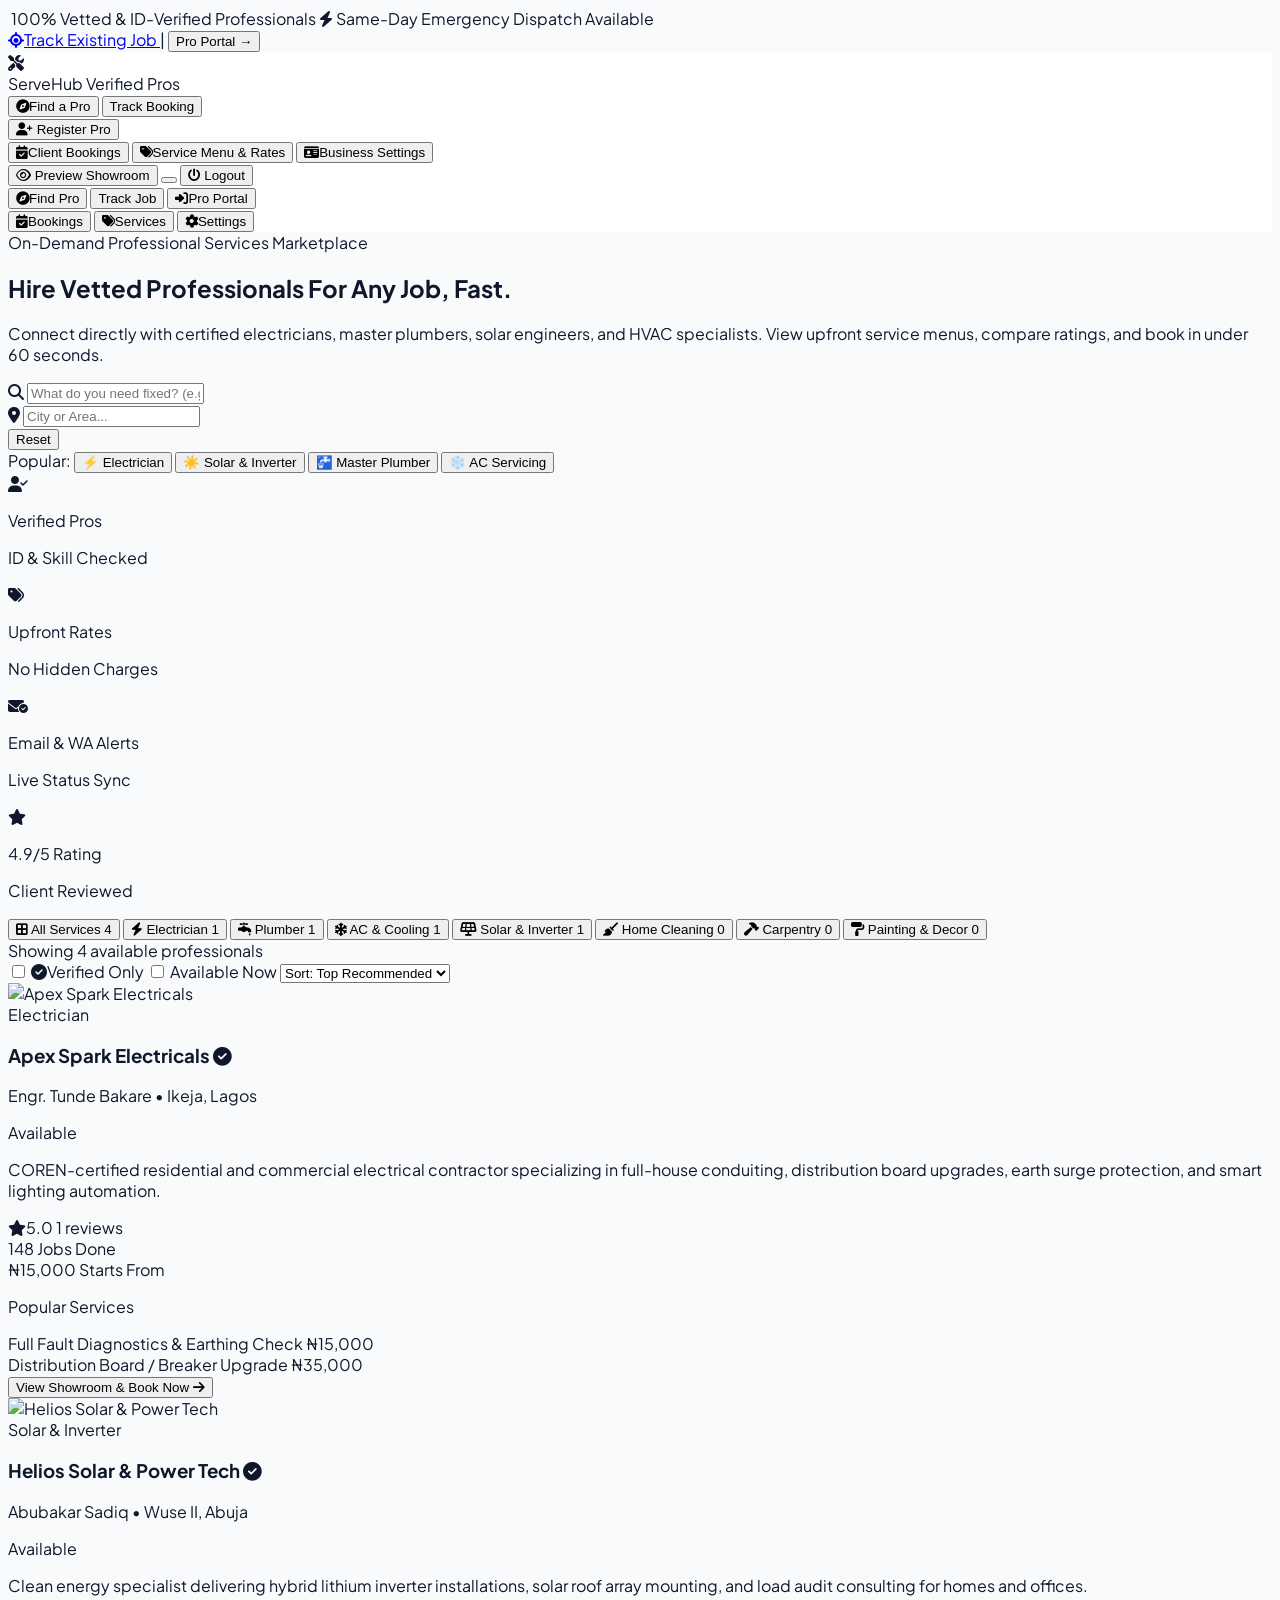
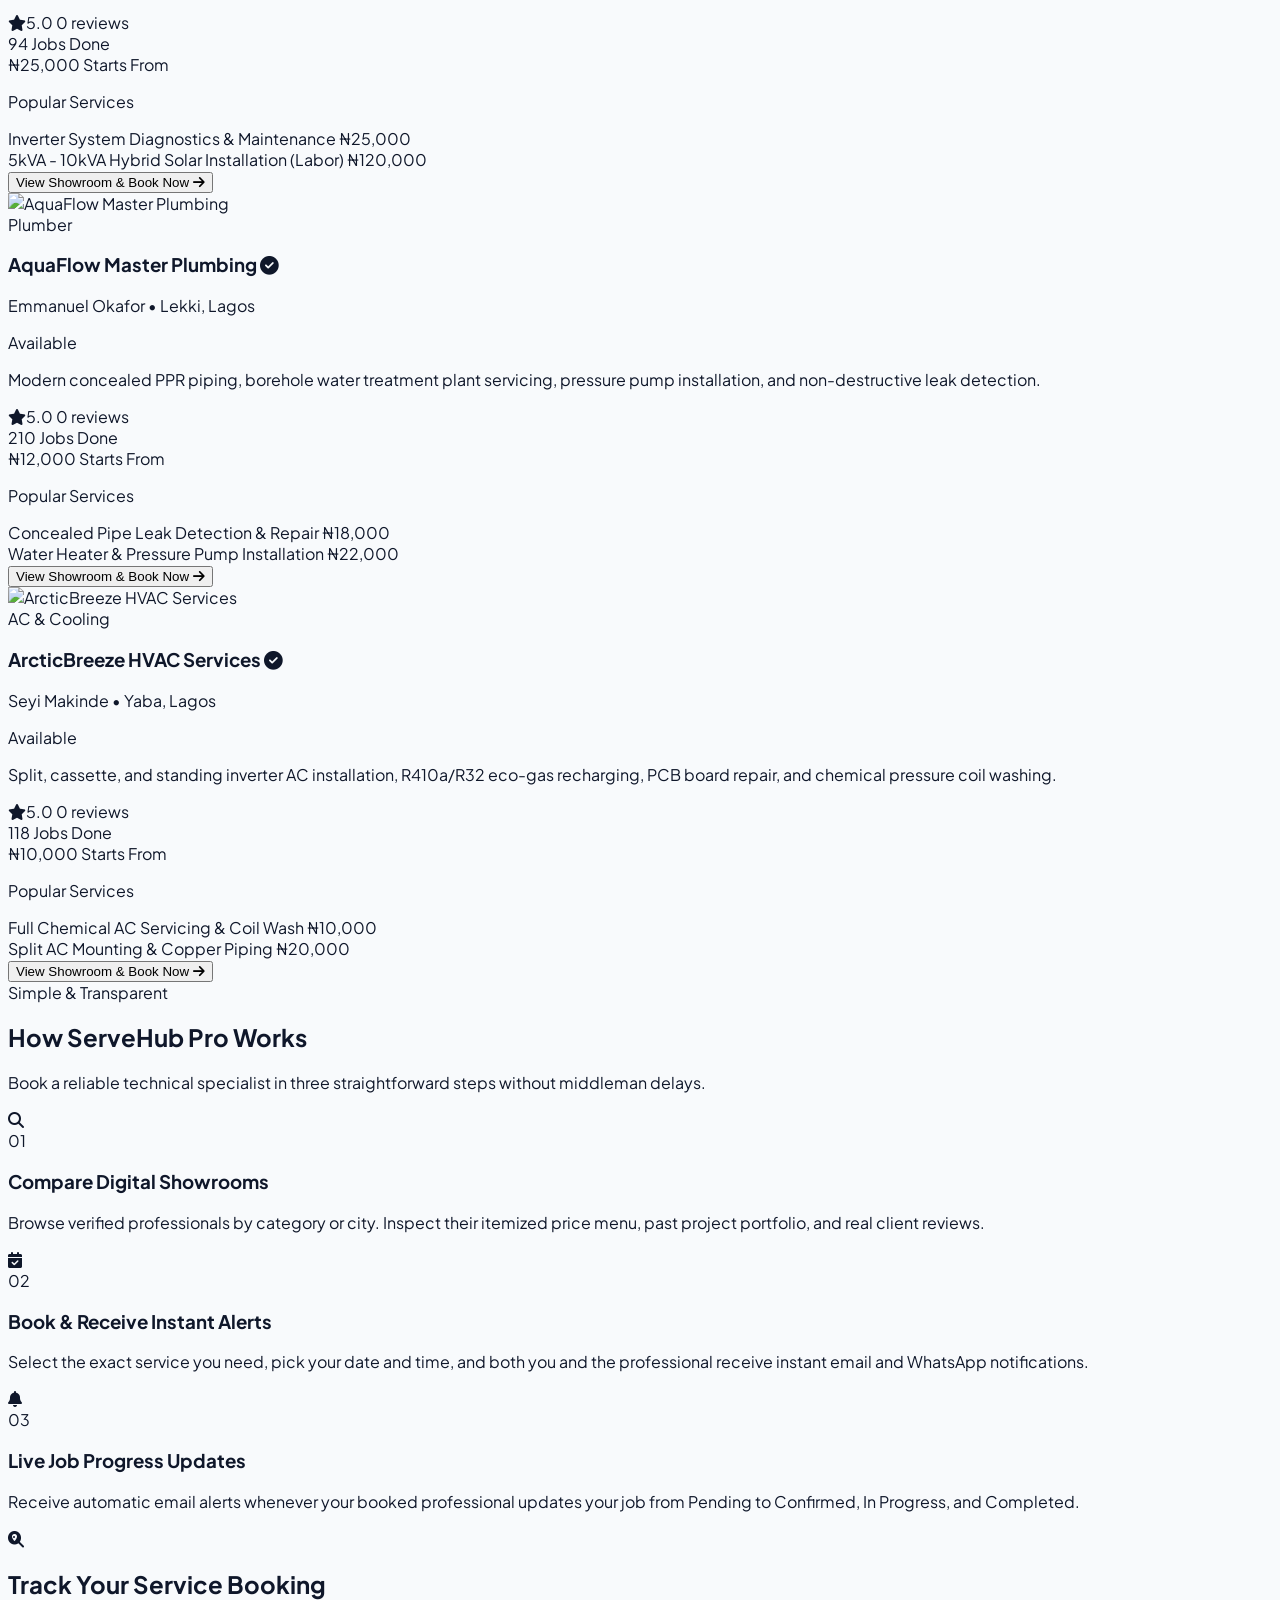
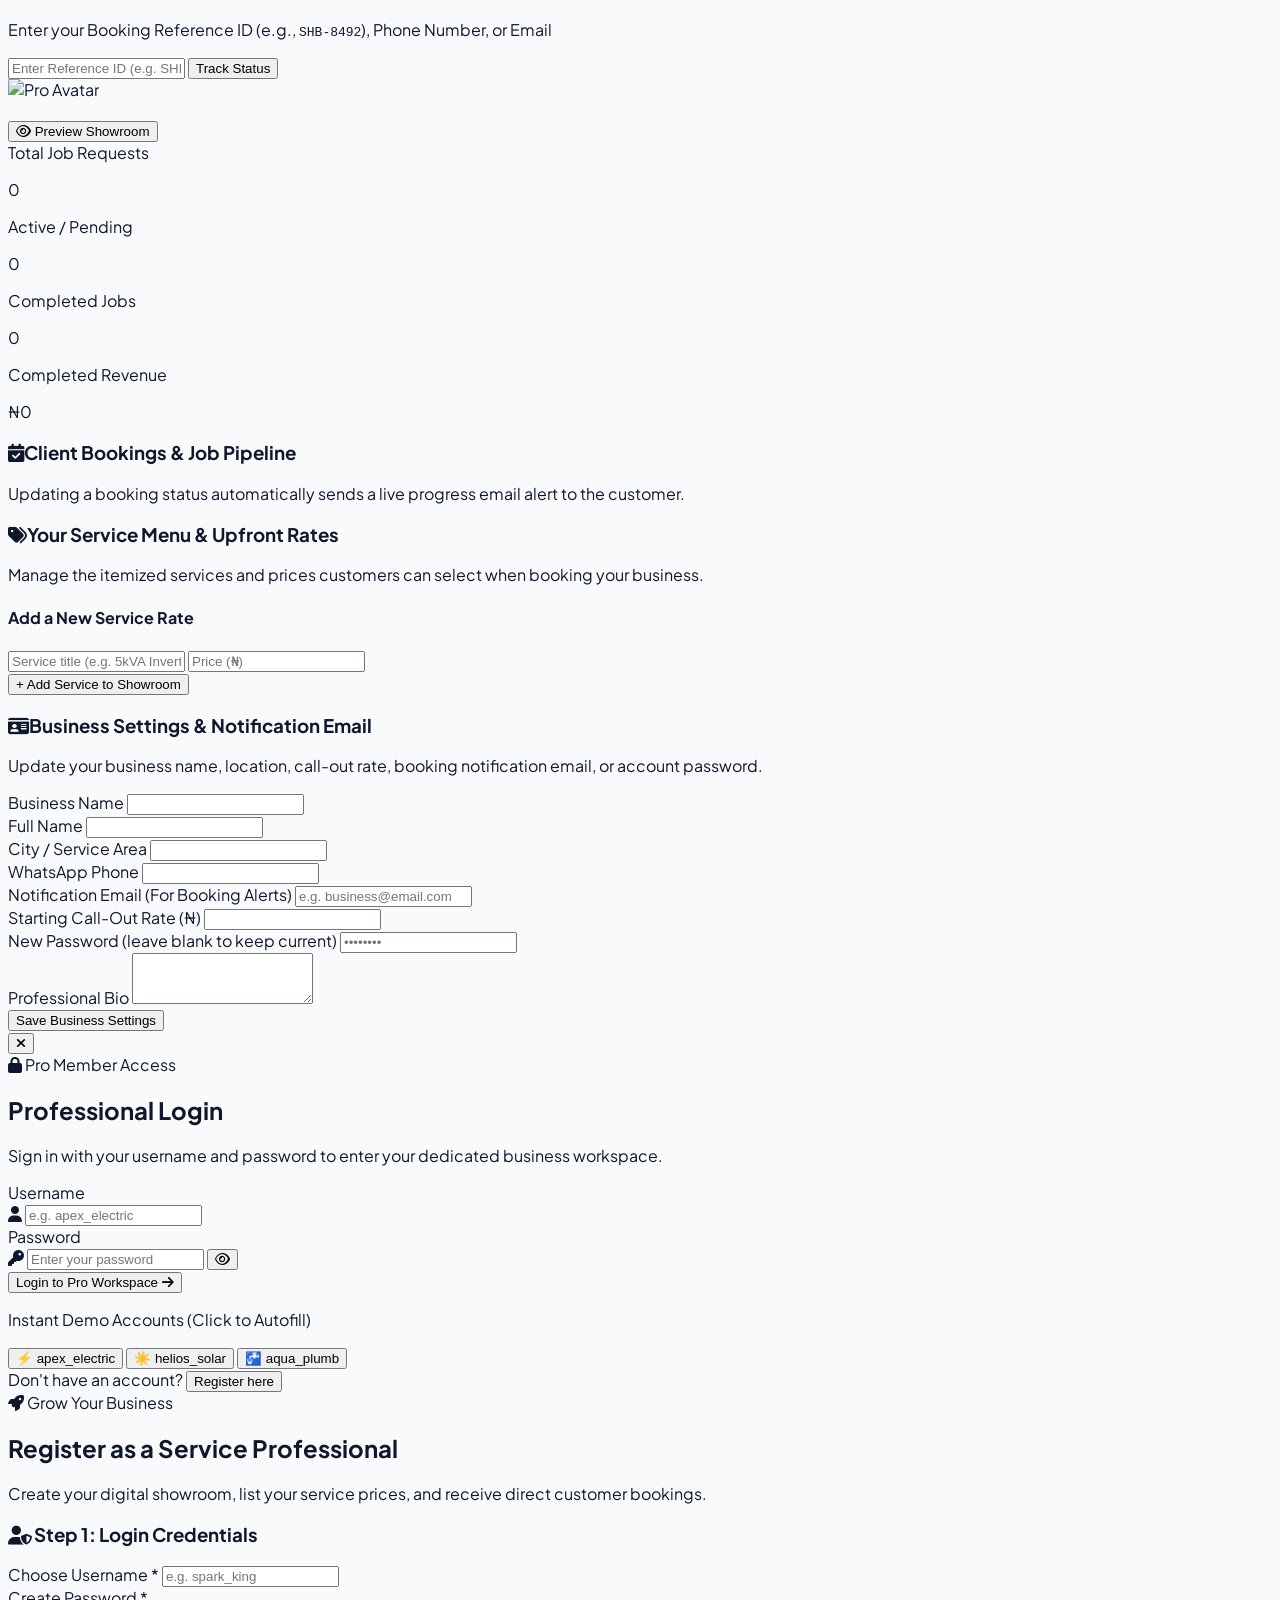
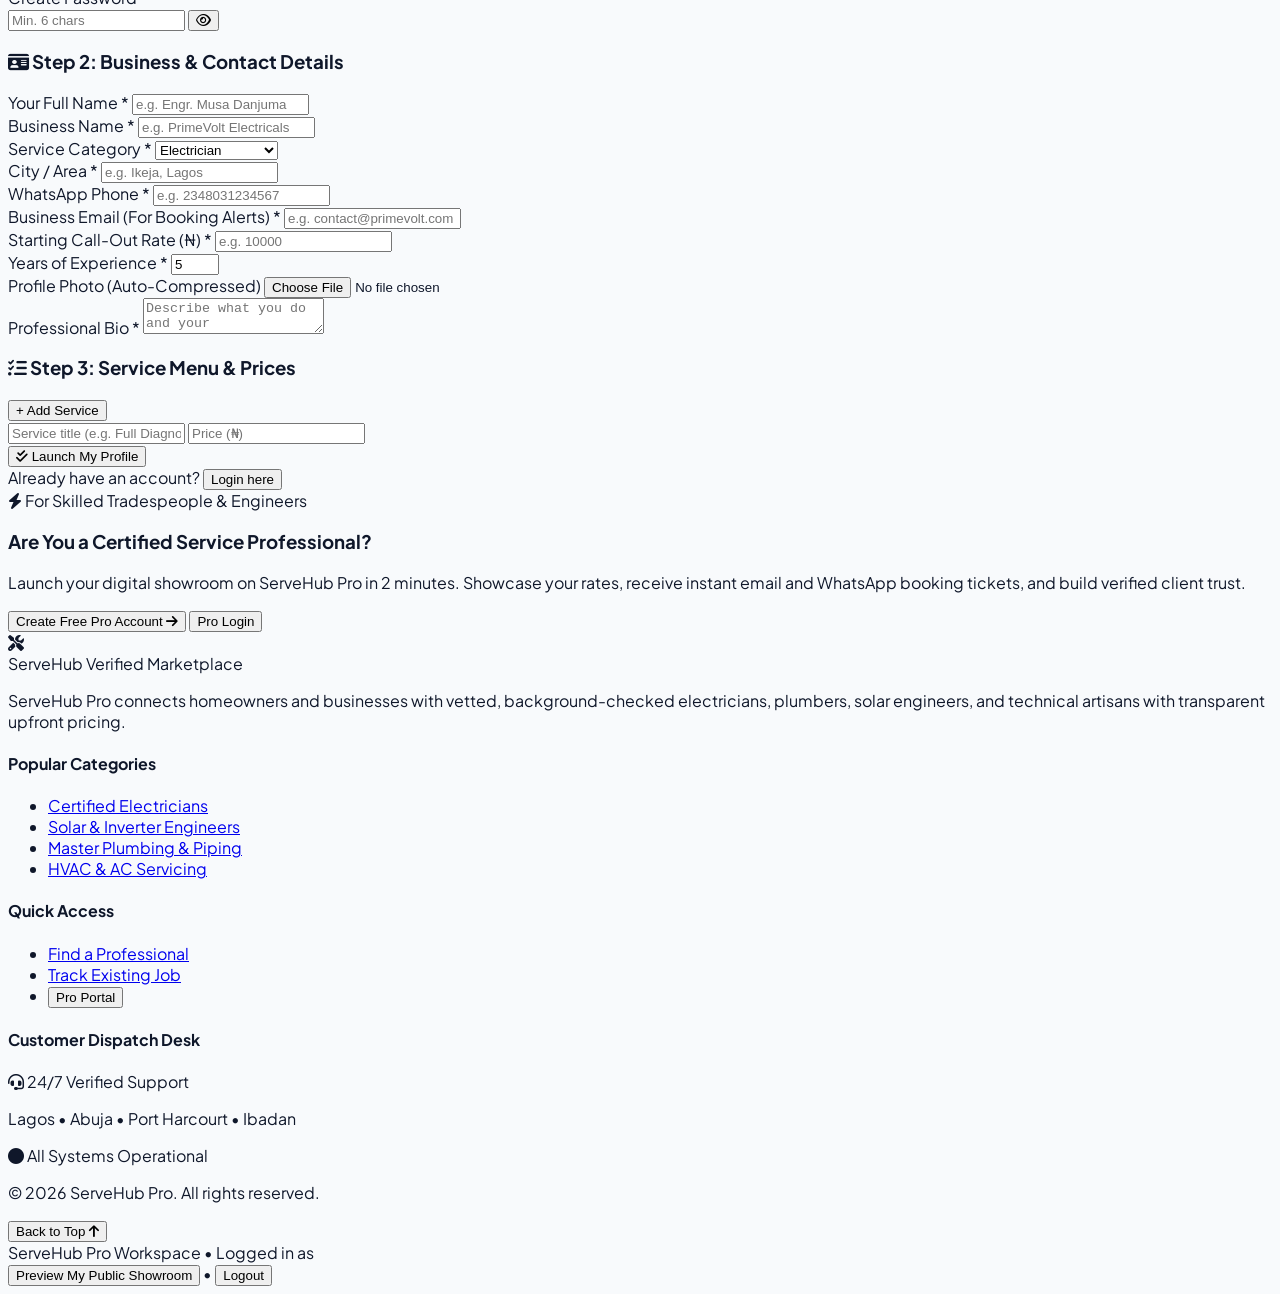
==== index.html @ ed4ec8e8 "first cmapanotherradmiresniaalatestt" ====
<!DOCTYPE html>
<html lang="en" class="scroll-smooth">
<head>
  <meta charset="UTF-8" />
  <meta name="viewport" content="width=device-width, initial-scale=1.0" />
  <title>ServeHub Pro — Find & Book Trusted Professionals</title>
  <!-- Tailwind CSS CDN -->
  <script src="https://cdn.tailwindcss.com"></script>
  <!-- Font Awesome Icons -->
  <link rel="stylesheet" href="https://cdnjs.cloudflare.com/ajax/libs/font-awesome/6.5.1/css/all.min.css" />
  <!-- Custom Stylesheet -->
  <link rel="stylesheet" href="css/style.css" />

  <!-- EmailJS SDK -->
<script type="text/javascript" src="https://cdn.jsdelivr.net/npm/@emailjs/browser@4/dist/email.min.js"></script>
<script type="text/javascript">
  (function() {
    emailjs.init({
      publicKey: "uLPpcwCsA9zbz3qc6", // Replace with your actual EmailJS Public Key
    });
  })();
</script>
</head>
<body class="min-h-screen flex flex-col selection:bg-blue-600 selection:text-white">

  <!-- ========================================================================
       0. PUBLIC ANNOUNCEMENT BAR (HIDDEN WHEN PRO IS LOGGED IN)
       ======================================================================== -->
  <div id="public-announcement-bar" class="bg-slate-950 text-slate-300 text-[11px] font-semibold border-b border-slate-800/80 no-print">
    <div class="max-w-7xl mx-auto px-4 sm:px-6 lg:px-8 h-9 flex items-center justify-between">
      <div class="flex items-center gap-4">
        <span class="inline-flex items-center gap-1.5 text-emerald-400 font-bold">
          <i class="fa-solid fa-shield-check"></i> 100% Vetted & ID-Verified Professionals
        </span>
        <span class="hidden md:inline-flex items-center gap-1.5 text-slate-400">
          <i class="fa-solid fa-bolt text-amber-400"></i> Same-Day Emergency Dispatch Available
        </span>
      </div>
      <div class="flex items-center gap-4">
        <a href="#tracker" onclick="App.switchTab('tracker'); return false;" class="hover:text-white transition">
          <i class="fa-solid fa-location-crosshairs text-blue-400 mr-1"></i>Track Existing Job
        </a>
        <span class="text-slate-700">|</span>
        <button onclick="App.openAuthModal('login')" class="text-amber-400 hover:text-amber-300 font-bold transition bg-transparent border-0 cursor-pointer">
          Pro Portal &rarr;
        </button>
      </div>
    </div>
  </div>

  <!-- ========================================================================
       1. STATE-AWARE TOP NAVIGATION BAR
       ======================================================================== -->
  <header class="sticky top-0 z-40 glass-header border-b border-slate-200/80 shadow-sm no-print">
    <div class="max-w-7xl mx-auto px-4 sm:px-6 lg:px-8 h-16 flex items-center justify-between">

      <!-- Brand Identity -->
      <div onclick="App.handleLogoClick()" class="flex items-center gap-3 group cursor-pointer">
        <div class="w-10 h-10 rounded-xl bg-gradient-to-br from-blue-600 to-indigo-700 flex items-center justify-center text-white shadow-md shadow-blue-600/20 group-hover:scale-105 transition">
          <i class="fa-solid fa-screwdriver-wrench text-lg"></i>
        </div>
        <div>
          <span class="font-extrabold text-xl tracking-tight text-slate-900">Serve<span class="text-blue-600">Hub</span></span>
          <span id="brand-subtitle-badge" class="block text-[10px] font-bold uppercase tracking-widest text-slate-400 -mt-1">Verified Pros</span>
        </div>
      </div>

      <!-- 1A. PUBLIC GUEST NAVIGATION -->
      <nav id="public-desktop-nav" class="hidden md:flex items-center gap-1 bg-slate-100 p-1 rounded-xl border border-slate-200/60">
        <button onclick="App.switchTab('marketplace')" id="nav-marketplace" class="nav-btn px-4 py-2 rounded-lg text-sm font-semibold transition-all bg-white text-blue-600 shadow-sm">
          <i class="fa-solid fa-compass mr-1.5"></i>Find a Pro
        </button>
        <button onclick="App.switchTab('tracker')" id="nav-tracker" class="nav-btn px-4 py-2 rounded-lg text-sm font-semibold transition-all text-slate-600 hover:text-slate-900">
          <i class="fa-solid fa-radar mr-1.5"></i>Track Booking
        </button>
      </nav>

      <!-- 1B. PUBLIC GUEST CTA BUTTONS (TRIGGERS POPUP) -->
      <div id="public-header-actions" class="flex items-center gap-2.5">
        <!-- <button onclick="App.openAuthModal('login')" class="inline-flex items-center gap-2 px-4 py-2 rounded-xl text-xs font-extrabold bg-blue-600 text-white hover:bg-blue-700 transition shadow-sm">
          <i class="fa-solid fa-right-to-bracket"></i> Pro Login
        </button> -->
        <button onclick="App.openAuthModal('register')" class="hidden sm:inline-flex items-center gap-2 px-4 py-2 rounded-xl text-xs font-extrabold bg-slate-900 text-white hover:bg-slate-800 transition shadow-sm">
          <i class="fa-solid fa-user-plus"></i> Register Pro
        </button>
        <!-- <a href="admin.html" class="inline-flex items-center gap-2 px-3.5 py-2 rounded-xl text-xs font-bold bg-slate-100 text-slate-700 hover:bg-slate-200 transition border border-slate-200" title="Go to Admin Portal">
          <i class="fa-solid fa-shield-halved text-amber-500"></i>
          <span class="hidden sm:inline">Admin</span>
        </a> -->
      </div>

      <!-- 1C. LOGGED-IN PROFESSIONAL WORKSPACE NAV -->
      <nav id="pro-desktop-nav" class="hidden items-center gap-1 bg-slate-100 p-1 rounded-xl border border-slate-200/60">
        <button onclick="App.switchProWorkspaceTab('bookings')" id="pnav-bookings" class="px-4 py-2 rounded-lg text-xs font-extrabold transition-all bg-white text-blue-600 shadow-sm">
          <i class="fa-solid fa-calendar-check mr-1.5"></i>Client Bookings
        </button>
        <button onclick="App.switchProWorkspaceTab('services')" id="pnav-services" class="px-4 py-2 rounded-lg text-xs font-extrabold transition-all text-slate-600 hover:text-slate-900">
          <i class="fa-solid fa-tags mr-1.5"></i>Service Menu & Rates
        </button>
        <button onclick="App.switchProWorkspaceTab('profile')" id="pnav-profile" class="px-4 py-2 rounded-lg text-xs font-extrabold transition-all text-slate-600 hover:text-slate-900">
          <i class="fa-solid fa-id-card mr-1.5"></i>Business Settings
        </button>
      </nav>

      <!-- 1D. LOGGED-IN PROFESSIONAL ACTIONS -->
      <div id="pro-header-actions" class="hidden items-center gap-2.5">
        <button onclick="App.previewMyShowroom()" class="hidden sm:inline-flex items-center gap-1.5 px-3.5 py-2 rounded-xl text-xs font-bold bg-slate-100 hover:bg-slate-200 text-slate-800 transition">
          <i class="fa-regular fa-eye text-blue-600"></i> Preview Showroom
        </button>
        <button id="header-availability-btn" onclick="App.toggleProAvailability()" class="px-3.5 py-2 rounded-xl text-xs font-extrabold transition"></button>
        <button onclick="App.handleProLogout()" class="inline-flex items-center gap-1.5 px-3.5 py-2 rounded-xl text-xs font-extrabold bg-rose-600 hover:bg-rose-700 text-white transition shadow-sm">
          <i class="fa-solid fa-power-off"></i>
          <span class="hidden sm:inline">Logout</span>
        </button>
      </div>
    </div>

    <!-- Mobile Navigation Bar: Public Guest Mode -->
    <div id="public-mobile-nav" class="flex md:hidden border-t border-slate-200/80 bg-white px-2 py-1.5 justify-around">
      <button onclick="App.switchTab('marketplace')" id="mnav-marketplace" class="flex-1 py-1.5 text-xs font-bold text-blue-600 border-b-2 border-blue-600">
        <i class="fa-solid fa-compass mr-1"></i>Find Pro
      </button>
      <button onclick="App.switchTab('tracker')" id="mnav-tracker" class="flex-1 py-1.5 text-xs font-bold text-slate-500">
        <i class="fa-solid fa-radar mr-1"></i>Track Job
      </button>
      <button onclick="App.openAuthModal('login')" class="flex-1 py-1.5 text-xs font-bold text-slate-500">
        <i class="fa-solid fa-right-to-bracket mr-1"></i>Pro Portal
      </button>
    </div>

    <!-- Mobile Navigation Bar: Logged-In Pro Mode -->
    <div id="pro-mobile-nav" class="hidden border-t border-slate-200/80 bg-white px-2 py-1.5 justify-around">
      <button onclick="App.switchProWorkspaceTab('bookings')" id="mpnav-bookings" class="flex-1 py-1.5 text-xs font-bold text-blue-600 border-b-2 border-blue-600">
        <i class="fa-solid fa-calendar-check mr-1"></i>Bookings
      </button>
      <button onclick="App.switchProWorkspaceTab('services')" id="mpnav-services" class="flex-1 py-1.5 text-xs font-bold text-slate-500">
        <i class="fa-solid fa-tags mr-1"></i>Services
      </button>
      <button onclick="App.switchProWorkspaceTab('profile')" id="mpnav-profile" class="flex-1 py-1.5 text-xs font-bold text-slate-500">
        <i class="fa-solid fa-gear mr-1"></i>Settings
      </button>
    </div>
  </header>

  <!-- ========================================================================
       2. VIEW 1: CUSTOMER MARKETPLACE
       ======================================================================== -->
  <main id="view-marketplace" class="flex-1 animate-fade-in">
    <!-- Hero Search Section -->
    <section class="relative bg-slate-900 text-white overflow-hidden pt-12 pb-16 lg:pt-16 lg:pb-20">
      <div class="absolute -top-24 -left-24 w-96 h-96 bg-blue-600/20 rounded-full blur-3xl pointer-events-none"></div>
      <div class="absolute -bottom-24 -right-24 w-96 h-96 bg-indigo-600/20 rounded-full blur-3xl pointer-events-none"></div>
      <div class="absolute inset-0 opacity-15 bg-[radial-gradient(#3b82f6_1px,transparent_1px)] [background-size:20px_20px]"></div>

      <div class="max-w-7xl mx-auto px-4 sm:px-6 lg:px-8 relative z-10">
        <div class="max-w-3xl mx-auto text-center">
          <span class="inline-flex items-center gap-2 px-3.5 py-1.5 rounded-full text-xs font-bold uppercase tracking-wider bg-blue-500/15 text-blue-300 border border-blue-400/25 mb-5">
            <span class="w-2 h-2 rounded-full bg-emerald-400 animate-pulse"></span>
            On-Demand Professional Services Marketplace
          </span>
          <h1 class="text-3xl sm:text-5xl lg:text-6xl font-extrabold tracking-tight leading-[1.12]">
            Hire Vetted <span class="text-transparent bg-clip-text bg-gradient-to-r from-blue-400 via-cyan-300 to-emerald-300">Professionals</span> For Any Job, Fast.
          </h1>
          <p class="mt-4 text-slate-300 text-sm sm:text-base max-w-2xl mx-auto leading-relaxed">
            Connect directly with certified electricians, master plumbers, solar engineers, and HVAC specialists. View upfront service menus, compare ratings, and book in under 60 seconds.
          </p>

          <!-- Search & Location Filter Bar -->
          <div class="mt-8 bg-white p-2.5 rounded-2xl shadow-2xl shadow-blue-950/50 max-w-2xl mx-auto flex flex-col sm:flex-row gap-2 border border-white/20">
            <div class="flex-1 flex items-center px-3.5 py-2.5 bg-slate-50 rounded-xl border border-slate-200/80 focus-within:border-blue-500 focus-within:bg-white transition">
              <i class="fa-solid fa-magnifying-glass text-blue-600 mr-3"></i>
              <input
                id="search-keyword"
                type="text"
                oninput="App.renderMarketplace()"
                placeholder="What do you need fixed? (e.g. Electrician, Solar, AC)..."
                class="w-full bg-transparent text-slate-900 text-sm font-semibold focus:outline-none"
              />
            </div>
            <div class="sm:w-48 flex items-center px-3.5 py-2.5 bg-slate-50 rounded-xl border border-slate-200/80 focus-within:border-blue-500 focus-within:bg-white transition">
              <i class="fa-solid fa-location-dot text-rose-500 mr-2.5"></i>
              <input
                id="search-location"
                type="text"
                oninput="App.renderMarketplace()"
                placeholder="City or Area..."
                class="w-full bg-transparent text-slate-900 text-sm font-semibold focus:outline-none"
              />
            </div>
            <button onclick="App.resetFilters()" class="px-6 py-3 rounded-xl bg-blue-600 hover:bg-blue-700 text-white font-extrabold text-sm transition shrink-0 shadow-md shadow-blue-600/25">
              Reset
            </button>
          </div>

          <!-- Popular Quick Tags -->
          <div class="mt-4 flex flex-wrap items-center justify-center gap-2 text-xs text-slate-400">
            <span class="font-bold text-slate-300">Popular:</span>
            <button onclick="App.selectCategory('Electrician')" class="px-2.5 py-1 rounded-lg bg-white/5 hover:bg-white/15 text-slate-200 border border-white/10 transition">⚡ Electrician</button>
            <button onclick="App.selectCategory('Solar & Inverter')" class="px-2.5 py-1 rounded-lg bg-white/5 hover:bg-white/15 text-slate-200 border border-white/10 transition">☀️ Solar & Inverter</button>
            <button onclick="App.selectCategory('Plumber')" class="px-2.5 py-1 rounded-lg bg-white/5 hover:bg-white/15 text-slate-200 border border-white/10 transition">🚰 Master Plumber</button>
            <button onclick="App.selectCategory('AC & Cooling')" class="px-2.5 py-1 rounded-lg bg-white/5 hover:bg-white/15 text-slate-200 border border-white/10 transition">❄️ AC Servicing</button>
          </div>

          <!-- Hero Trust Metrics Strip -->
          <div class="mt-10 pt-8 border-t border-slate-800/80 grid grid-cols-2 sm:grid-cols-4 gap-4 text-left max-w-2xl mx-auto">
            <div class="flex items-center gap-3">
              <div class="w-10 h-10 rounded-xl bg-blue-500/10 border border-blue-500/20 flex items-center justify-center text-blue-400 shrink-0">
                <i class="fa-solid fa-user-check"></i>
              </div>
              <div>
                <p class="text-sm font-extrabold text-white">Verified Pros</p>
                <p class="text-[11px] text-slate-400">ID & Skill Checked</p>
              </div>
            </div>
            <div class="flex items-center gap-3">
              <div class="w-10 h-10 rounded-xl bg-emerald-500/10 border border-emerald-500/20 flex items-center justify-center text-emerald-400 shrink-0">
                <i class="fa-solid fa-tags"></i>
              </div>
              <div>
                <p class="text-sm font-extrabold text-white">Upfront Rates</p>
                <p class="text-[11px] text-slate-400">No Hidden Charges</p>
              </div>
            </div>
            <div class="flex items-center gap-3">
              <div class="w-10 h-10 rounded-xl bg-amber-500/10 border border-amber-500/20 flex items-center justify-center text-amber-400 shrink-0">
                <i class="fa-solid fa-envelope-circle-check text-lg"></i>
              </div>
              <div>
                <p class="text-sm font-extrabold text-white">Email & WA Alerts</p>
                <p class="text-[11px] text-slate-400">Live Status Sync</p>
              </div>
            </div>
            <div class="flex items-center gap-3">
              <div class="w-10 h-10 rounded-xl bg-purple-500/10 border border-purple-500/20 flex items-center justify-center text-purple-400 shrink-0">
                <i class="fa-solid fa-star"></i>
              </div>
              <div>
                <p class="text-sm font-extrabold text-white">4.9/5 Rating</p>
                <p class="text-[11px] text-slate-400">Client Reviewed</p>
              </div>
            </div>
          </div>
        </div>
      </div>
    </section>

    <!-- Category Pills & Filter Controls -->
    <section id="directory-section" class="max-w-7xl mx-auto px-4 sm:px-6 lg:px-8 pt-8 pb-14">
      <div id="category-pills-container" class="flex items-center gap-2.5 overflow-x-auto pb-3 no-scrollbar"></div>

      <div class="mt-5 flex flex-wrap items-center justify-between gap-4 bg-white p-4 rounded-2xl border border-slate-200/90 shadow-sm">
        <div class="text-sm font-semibold text-slate-700 flex items-center gap-2">
          <span class="w-2.5 h-2.5 rounded-full bg-blue-600"></span>
          Showing <span id="pro-results-count" class="font-extrabold text-blue-600">0</span> available professionals
        </div>

        <div class="flex flex-wrap items-center gap-4">
          <label class="inline-flex items-center gap-2 text-xs font-bold text-slate-700 cursor-pointer select-none">
            <input type="checkbox" id="filter-verified" onchange="App.renderMarketplace()" class="rounded text-blue-600 focus:ring-0 w-4 h-4" />
            <span><i class="fa-solid fa-circle-check text-blue-600 mr-1"></i>Verified Only</span>
          </label>

          <label class="inline-flex items-center gap-2 text-xs font-bold text-slate-700 cursor-pointer select-none">
            <input type="checkbox" id="filter-available" onchange="App.renderMarketplace()" class="rounded text-emerald-600 focus:ring-0 w-4 h-4" />
            <span><span class="inline-block w-2 h-2 rounded-full bg-emerald-500 mr-1"></span>Available Now</span>
          </label>

          <select id="sort-pros" onchange="App.renderMarketplace()" class="bg-slate-100 border border-slate-200 text-slate-800 text-xs font-bold rounded-xl px-3.5 py-2 focus:outline-none focus:border-blue-600">
            <option value="featured">Sort: Top Recommended</option>
            <option value="price-asc">Price: Low to High</option>
            <option value="price-desc">Price: High to Low</option>
            <option value="jobs-desc">Most Jobs Completed</option>
          </select>
        </div>
      </div>

      <div id="professionals-grid" class="mt-6 grid grid-cols-1 md:grid-cols-2 lg:grid-cols-3 gap-6"></div>
    </section>

    <!-- How ServeHub Works -->
    <section class="bg-white border-y border-slate-200/80 py-16">
      <div class="max-w-7xl mx-auto px-4 sm:px-6 lg:px-8">
        <div class="text-center max-w-2xl mx-auto mb-12">
          <span class="px-3 py-1 rounded-full bg-blue-50 text-blue-600 text-xs font-extrabold uppercase tracking-wider">Simple & Transparent</span>
          <h2 class="text-2xl sm:text-3xl font-extrabold text-slate-900 mt-2">How ServeHub Pro Works</h2>
          <p class="text-xs sm:text-sm text-slate-500 mt-2">Book a reliable technical specialist in three straightforward steps without middleman delays.</p>
        </div>

        <div class="grid grid-cols-1 md:grid-cols-3 gap-8">
          <div class="relative p-6 rounded-3xl bg-slate-50 border border-slate-200/80">
            <div class="w-12 h-12 rounded-2xl bg-blue-600 text-white font-extrabold flex items-center justify-center text-lg shadow-lg shadow-blue-600/25 mb-4">
              <i class="fa-solid fa-magnifying-glass"></i>
            </div>
            <span class="absolute top-6 right-6 text-3xl font-black text-slate-200">01</span>
            <h3 class="text-base font-extrabold text-slate-900">Compare Digital Showrooms</h3>
            <p class="text-xs text-slate-600 mt-2 leading-relaxed">Browse verified professionals by category or city. Inspect their itemized price menu, past project portfolio, and real client reviews.</p>
          </div>

          <div class="relative p-6 rounded-3xl bg-slate-50 border border-slate-200/80">
            <div class="w-12 h-12 rounded-2xl bg-indigo-600 text-white font-extrabold flex items-center justify-center text-lg shadow-lg shadow-indigo-600/25 mb-4">
              <i class="fa-solid fa-calendar-check"></i>
            </div>
            <span class="absolute top-6 right-6 text-3xl font-black text-slate-200">02</span>
            <h3 class="text-base font-extrabold text-slate-900">Book & Receive Instant Alerts</h3>
            <p class="text-xs text-slate-600 mt-2 leading-relaxed">Select the exact service you need, pick your date and time, and both you and the professional receive instant email and WhatsApp notifications.</p>
          </div>

          <div class="relative p-6 rounded-3xl bg-slate-50 border border-slate-200/80">
            <div class="w-12 h-12 rounded-2xl bg-emerald-600 text-white font-extrabold flex items-center justify-center text-lg shadow-lg shadow-emerald-600/25 mb-4">
              <i class="fa-solid fa-bell text-xl"></i>
            </div>
            <span class="absolute top-6 right-6 text-3xl font-black text-slate-200">03</span>
            <h3 class="text-base font-extrabold text-slate-900">Live Job Progress Updates</h3>
            <p class="text-xs text-slate-600 mt-2 leading-relaxed">Receive automatic email alerts whenever your booked professional updates your job from Pending to Confirmed, In Progress, and Completed.</p>
          </div>
        </div>
      </div>
    </section>
  </main>

  <!-- ========================================================================
       3. VIEW 2: LIVE CUSTOMER BOOKING TRACKER
       ======================================================================== -->
  <section id="view-tracker" class="hidden flex-1 max-w-3xl w-full mx-auto px-4 py-12 animate-fade-in">
    <div class="bg-white rounded-3xl border border-slate-200/90 shadow-lg p-6 sm:p-8">
      <div class="flex items-center gap-3 mb-2">
        <div class="w-11 h-11 rounded-2xl bg-blue-50 text-blue-600 flex items-center justify-center text-lg">
          <i class="fa-solid fa-magnifying-glass-location"></i>
        </div>
        <div>
          <h2 class="text-xl font-extrabold text-slate-900">Track Your Service Booking</h2>
          <p class="text-xs text-slate-500">Enter your Booking Reference ID (e.g., <code class="font-bold text-blue-600">SHB-8492</code>), Phone Number, or Email</p>
        </div>
      </div>

      <div class="mt-5 flex flex-col sm:flex-row gap-2.5">
        <input
          id="tracker-query"
          type="text"
          placeholder="Enter Reference ID (e.g. SHB-8492), Phone, or Email..."
          class="flex-1 px-4 py-3 rounded-xl border border-slate-300 text-sm font-semibold focus:outline-none focus:border-blue-600"
        />
        <button onclick="App.trackBooking()" class="px-6 py-3 rounded-xl bg-blue-600 hover:bg-blue-700 text-white font-bold text-sm transition">
          Track Status
        </button>
      </div>

      <div id="tracker-result-box" class="mt-6"></div>
    </div>
  </section>

  <!-- ========================================================================
       4. DEDICATED PROFESSIONAL WORKSPACE (SHOWN ONLY WHEN LOGGED IN)
       ======================================================================== -->
  <section id="view-pro-portal" class="hidden flex-1 max-w-7xl w-full mx-auto px-4 sm:px-6 lg:px-8 py-10 animate-fade-in">
    <div id="pro-dashboard-view" class="space-y-6">

      <!-- Pro Workspace Identity Banner -->
      <div class="bg-slate-900 text-white rounded-3xl p-6 sm:p-8 flex flex-col md:flex-row items-start md:items-center justify-between gap-6">
        <div class="flex items-center gap-4">
          <img id="dash-pro-avatar" src="" alt="Pro Avatar" class="w-16 h-16 rounded-2xl object-cover border-2 border-blue-400" />
          <div>
            <div class="flex flex-wrap items-center gap-2">
              <h2 id="dash-pro-business" class="text-xl sm:text-2xl font-extrabold"></h2>
              <span id="dash-pro-verified-badge"></span>
            </div>
            <p id="dash-pro-meta" class="text-xs text-slate-300 mt-1"></p>
          </div>
        </div>

        <div class="flex flex-wrap items-center gap-2.5">
          <button onclick="App.previewMyShowroom()" class="sm:hidden px-3.5 py-2 rounded-xl bg-white/10 text-white text-xs font-bold">
            <i class="fa-regular fa-eye mr-1"></i> Preview Showroom
          </button>
        </div>
      </div>

      <!-- Pro KPI Metrics Strip -->
      <div class="grid grid-cols-2 lg:grid-cols-4 gap-4">
        <div class="bg-white p-5 rounded-2xl border border-slate-200">
          <span class="text-xs font-bold text-slate-400 uppercase">Total Job Requests</span>
          <p id="dash-kpi-total" class="text-2xl font-extrabold text-slate-900 mt-1">0</p>
        </div>
        <div class="bg-white p-5 rounded-2xl border border-slate-200">
          <span class="text-xs font-bold text-slate-400 uppercase">Active / Pending</span>
          <p id="dash-kpi-pending" class="text-2xl font-extrabold text-amber-600 mt-1">0</p>
        </div>
        <div class="bg-white p-5 rounded-2xl border border-slate-200">
          <span class="text-xs font-bold text-slate-400 uppercase">Completed Jobs</span>
          <p id="dash-kpi-completed" class="text-2xl font-extrabold text-emerald-600 mt-1">0</p>
        </div>
        <div class="bg-white p-5 rounded-2xl border border-slate-200">
          <span class="text-xs font-bold text-slate-400 uppercase">Completed Revenue</span>
          <p id="dash-kpi-revenue" class="text-2xl font-extrabold text-blue-600 mt-1">₦0</p>
        </div>
      </div>

      <!-- WORKSPACE TAB 1: CLIENT BOOKINGS PIPELINE -->
      <div id="pro-tab-bookings" class="bg-white rounded-3xl border border-slate-200 p-6 animate-fade-in">
        <div class="flex flex-wrap items-center justify-between gap-2 mb-4">
          <div>
            <h3 class="text-lg font-extrabold text-slate-900">
              <i class="fa-solid fa-calendar-check text-blue-600 mr-2"></i>Client Bookings & Job Pipeline
            </h3>
            <p class="text-xs text-slate-500">Updating a booking status automatically sends a live progress email alert to the customer.</p>
          </div>
        </div>
        <div id="dash-pro-bookings-list" class="space-y-4"></div>
      </div>

      <!-- WORKSPACE TAB 2: SERVICE MENU & PRICING MANAGER -->
      <div id="pro-tab-services" class="hidden bg-white rounded-3xl border border-slate-200 p-6 animate-fade-in">
        <div class="max-w-2xl">
          <h3 class="text-lg font-extrabold text-slate-900 mb-1">
            <i class="fa-solid fa-tags text-blue-600 mr-2"></i>Your Service Menu & Upfront Rates
          </h3>
          <p class="text-xs text-slate-500 mb-5">Manage the itemized services and prices customers can select when booking your business.</p>

          <div id="dash-pro-services-list" class="space-y-2.5 mb-6"></div>

          <form onsubmit="App.addServiceFromDashboard(event)" class="p-4 rounded-2xl bg-slate-50 border border-slate-200 space-y-3">
            <h4 class="text-xs font-extrabold uppercase tracking-wider text-slate-600">Add a New Service Rate</h4>
            <div class="grid grid-cols-1 sm:grid-cols-12 gap-3">
              <input id="dash-new-srv-title" type="text" required placeholder="Service title (e.g. 5kVA Inverter Servicing)" class="sm:col-span-8 px-3.5 py-2.5 rounded-xl border border-slate-300 text-xs font-semibold bg-white" />
              <input id="dash-new-srv-price" type="number" required min="500" placeholder="Price (₦)" class="sm:col-span-4 px-3.5 py-2.5 rounded-xl border border-slate-300 text-xs font-semibold bg-white" />
            </div>
            <button type="submit" class="px-5 py-2.5 rounded-xl bg-blue-600 hover:bg-blue-700 text-white text-xs font-extrabold transition">
              + Add Service to Showroom
            </button>
          </form>
        </div>
      </div>

      <!-- WORKSPACE TAB 3: BUSINESS SETTINGS & PROFILE EDITOR -->
      <div id="pro-tab-profile" class="hidden bg-white rounded-3xl border border-slate-200 p-6 animate-fade-in">
        <div class="max-w-2xl">
          <h3 class="text-lg font-extrabold text-slate-900 mb-1">
            <i class="fa-solid fa-id-card text-blue-600 mr-2"></i>Business Settings & Notification Email
          </h3>
          <p class="text-xs text-slate-500 mb-5">Update your business name, location, call-out rate, booking notification email, or account password.</p>

          <form onsubmit="App.saveProProfileSettings(event)" class="space-y-4">
            <div class="grid grid-cols-1 sm:grid-cols-2 gap-4">
              <div>
                <label class="block text-xs font-bold text-slate-700 mb-1">Business Name</label>
                <input id="edit-pro-business" type="text" required class="w-full px-3.5 py-2.5 rounded-xl border border-slate-300 text-xs font-semibold" />
              </div>
              <div>
                <label class="block text-xs font-bold text-slate-700 mb-1">Full Name</label>
                <input id="edit-pro-name" type="text" required class="w-full px-3.5 py-2.5 rounded-xl border border-slate-300 text-xs font-semibold" />
              </div>
              <div>
                <label class="block text-xs font-bold text-slate-700 mb-1">City / Service Area</label>
                <input id="edit-pro-location" type="text" required class="w-full px-3.5 py-2.5 rounded-xl border border-slate-300 text-xs font-semibold" />
              </div>
              <div>
                <label class="block text-xs font-bold text-slate-700 mb-1">WhatsApp Phone</label>
                <input id="edit-pro-phone" type="tel" required class="w-full px-3.5 py-2.5 rounded-xl border border-slate-300 text-xs font-semibold" />
              </div>
              <div>
                <label class="block text-xs font-bold text-slate-700 mb-1">Notification Email (For Booking Alerts)</label>
                <input id="edit-pro-email" type="email" required placeholder="e.g. business@email.com" class="w-full px-3.5 py-2.5 rounded-xl border border-slate-300 text-xs font-semibold" />
              </div>
              <div>
                <label class="block text-xs font-bold text-slate-700 mb-1">Starting Call-Out Rate (₦)</label>
                <input id="edit-pro-rate" type="number" required min="500" class="w-full px-3.5 py-2.5 rounded-xl border border-slate-300 text-xs font-semibold" />
              </div>
              <div class="sm:col-span-2">
                <label class="block text-xs font-bold text-slate-700 mb-1">New Password (leave blank to keep current)</label>
                <input id="edit-pro-password" type="password" placeholder="••••••••" class="w-full px-3.5 py-2.5 rounded-xl border border-slate-300 text-xs font-semibold" />
              </div>
            </div>
            <div>
              <label class="block text-xs font-bold text-slate-700 mb-1">Professional Bio</label>
              <textarea id="edit-pro-bio" rows="3" required class="w-full px-3.5 py-2.5 rounded-xl border border-slate-300 text-xs font-semibold"></textarea>
            </div>
            <button type="submit" class="px-6 py-3 rounded-xl bg-slate-900 hover:bg-blue-600 text-white text-xs font-extrabold transition">
              Save Business Settings
            </button>
          </form>
        </div>
      </div>

    </div>
  </section>

  <!-- ========================================================================
       5. POPUP MODAL: PROFESSIONAL LOGIN & REGISTRATION GATEWAY
       ======================================================================== -->
  <div id="auth-modal" class="fixed inset-0 z-50 hidden bg-slate-900/75 backdrop-blur-sm flex items-center justify-center p-3 sm:p-6 overflow-y-auto no-print">
    <div class="bg-white rounded-3xl max-w-2xl w-full max-h-[92vh] overflow-y-auto shadow-2xl border border-slate-200 animate-fade-in relative">
      
      <!-- Close Modal Button -->
      <button onclick="App.closeAuthModal()" class="absolute top-5 right-5 w-9 h-9 rounded-xl bg-slate-100 hover:bg-slate-200 text-slate-700 flex items-center justify-center transition z-10">
        <i class="fa-solid fa-xmark"></i>
      </button>

      <!-- 5A. POPUP LOGIN FORM -->
      <div id="auth-modal-login" class="p-6 sm:p-10">
        <div class="inline-flex items-center gap-2 px-3 py-1 rounded-full bg-blue-50 text-blue-700 text-xs font-bold mb-3">
          <i class="fa-solid fa-lock"></i> Pro Member Access
        </div>
        <h2 class="text-2xl font-extrabold text-slate-900">Professional Login</h2>
        <p class="text-xs text-slate-500 mt-1">Sign in with your username and password to enter your dedicated business workspace.</p>

        <form id="pro-login-form" onsubmit="App.handleProLogin(event)" class="mt-6 space-y-4">
          <div>
            <label class="block text-xs font-bold uppercase text-slate-600 mb-1.5">Username</label>
            <div class="relative">
              <i class="fa-solid fa-user absolute left-3.5 top-3.5 text-slate-400 text-sm"></i>
              <input
                id="pro-login-username"
                type="text"
                required
                placeholder="e.g. apex_electric"
                class="w-full pl-10 pr-4 py-2.5 rounded-xl border border-slate-300 text-sm font-semibold focus:outline-none focus:border-blue-600"
              />
            </div>
          </div>

          <div>
            <label class="block text-xs font-bold uppercase text-slate-600 mb-1.5">Password</label>
            <div class="relative">
              <i class="fa-solid fa-key absolute left-3.5 top-3.5 text-slate-400 text-sm"></i>
              <input
                id="pro-login-password"
                type="password"
                required
                placeholder="Enter your password"
                class="w-full pl-10 pr-10 py-2.5 rounded-xl border border-slate-300 text-sm font-semibold focus:outline-none focus:border-blue-600"
              />
              <button type="button" onclick="App.togglePasswordVisibility('pro-login-password')" class="absolute right-3.5 top-3 text-slate-400 hover:text-slate-600">
                <i class="fa-regular fa-eye"></i>
              </button>
            </div>
          </div>

          <button type="submit" class="w-full py-3 rounded-xl bg-slate-900 hover:bg-blue-600 text-white font-bold text-sm transition shadow-md">
            Login to Pro Workspace <i class="fa-solid fa-arrow-right ml-1.5"></i>
          </button>
        </form>

        <!-- Instant Demo Accounts -->
        <div class="mt-6 pt-5 border-t border-slate-100">
          <p class="text-[11px] font-bold uppercase tracking-wider text-slate-400 mb-2">Instant Demo Accounts (Click to Autofill)</p>
          <div class="flex flex-wrap gap-2">
            <button onclick="App.fillDemoPro('apex_electric', 'password123')" class="text-xs px-3 py-1.5 rounded-lg bg-slate-100 hover:bg-blue-50 text-slate-700 font-semibold transition">
              ⚡ apex_electric
            </button>
            <button onclick="App.fillDemoPro('helios_solar', 'password123')" class="text-xs px-3 py-1.5 rounded-lg bg-slate-100 hover:bg-blue-50 text-slate-700 font-semibold transition">
              ☀️ helios_solar
            </button>
            <button onclick="App.fillDemoPro('aqua_plumb', 'password123')" class="text-xs px-3 py-1.5 rounded-lg bg-slate-100 hover:bg-blue-50 text-slate-700 font-semibold transition">
              🚰 aqua_plumb
            </button>
          </div>
        </div>

        <!-- Switch to Register Link -->
        <div class="mt-6 text-center text-xs font-semibold text-slate-600">
          Don't have an account? 
          <button onclick="App.switchAuthModal('register')" class="text-blue-600 font-bold hover:underline ml-1">Register here</button>
        </div>
      </div>

      <!-- 5B. POPUP REGISTRATION FORM -->
      <div id="auth-modal-register" class="hidden p-6 sm:p-10">
        <div class="inline-flex items-center gap-2 px-3 py-1 rounded-full bg-emerald-50 text-emerald-700 text-xs font-bold mb-3">
          <i class="fa-solid fa-rocket"></i> Grow Your Business
        </div>
        <h2 class="text-2xl font-extrabold text-slate-900">Register as a Service Professional</h2>
        <p class="text-xs text-slate-500 mt-1">Create your digital showroom, list your service prices, and receive direct customer bookings.</p>

        <form id="pro-register-form" onsubmit="App.handleProRegistration(event)" class="mt-6 space-y-5">
          <!-- Step 1: Credentials -->
          <div class="p-4 rounded-2xl bg-slate-50 border border-slate-200/80">
            <h3 class="text-xs font-extrabold uppercase tracking-wider text-blue-600 mb-3">
              <i class="fa-solid fa-user-shield mr-1"></i> Step 1: Login Credentials
            </h3>
            <div class="grid grid-cols-1 sm:grid-cols-2 gap-4">
              <div>
                <label class="block text-xs font-bold text-slate-700 mb-1">Choose Username *</label>
                <input id="reg-username" type="text" required placeholder="e.g. spark_king" class="w-full px-3.5 py-2.5 rounded-xl border border-slate-300 text-sm font-semibold bg-white" />
              </div>
              <div>
                <label class="block text-xs font-bold text-slate-700 mb-1">Create Password *</label>
                <div class="relative">
                  <input id="reg-password" type="password" required minlength="6" placeholder="Min. 6 chars" class="w-full px-3.5 py-2.5 rounded-xl border border-slate-300 text-sm font-semibold bg-white" />
                  <button type="button" onclick="App.togglePasswordVisibility('reg-password')" class="absolute right-3 top-2.5 text-slate-400">
                    <i class="fa-regular fa-eye"></i>
                  </button>
                </div>
              </div>
            </div>
          </div>

          <!-- Step 2: Business Details (With Business Email Field) -->
          <div class="p-4 rounded-2xl bg-slate-50 border border-slate-200/80 space-y-4">
            <h3 class="text-xs font-extrabold uppercase tracking-wider text-blue-600">
              <i class="fa-solid fa-id-card mr-1"></i> Step 2: Business & Contact Details
            </h3>
            <div class="grid grid-cols-1 sm:grid-cols-2 gap-4">
              <div>
                <label class="block text-xs font-bold text-slate-700 mb-1">Your Full Name *</label>
                <input id="reg-name" type="text" required placeholder="e.g. Engr. Musa Danjuma" class="w-full px-3.5 py-2.5 rounded-xl border border-slate-300 text-sm bg-white" />
              </div>
              <div>
                <label class="block text-xs font-bold text-slate-700 mb-1">Business Name *</label>
                <input id="reg-business" type="text" required placeholder="e.g. PrimeVolt Electricals" class="w-full px-3.5 py-2.5 rounded-xl border border-slate-300 text-sm bg-white" />
              </div>
              <div>
                <label class="block text-xs font-bold text-slate-700 mb-1">Service Category *</label>
                <select id="reg-category" required class="w-full px-3.5 py-2.5 rounded-xl border border-slate-300 text-sm font-semibold bg-white"></select>
              </div>
              <div>
                <label class="block text-xs font-bold text-slate-700 mb-1">City / Area *</label>
                <input id="reg-location" type="text" required placeholder="e.g. Ikeja, Lagos" class="w-full px-3.5 py-2.5 rounded-xl border border-slate-300 text-sm bg-white" />
              </div>
              <div>
                <label class="block text-xs font-bold text-slate-700 mb-1">WhatsApp Phone *</label>
                <input id="reg-phone" type="tel" required placeholder="e.g. 2348031234567" class="w-full px-3.5 py-2.5 rounded-xl border border-slate-300 text-sm bg-white" />
              </div>
              <div>
                <label class="block text-xs font-bold text-slate-700 mb-1">Business Email (For Booking Alerts) *</label>
                <input id="reg-email" type="email" required placeholder="e.g. contact@primevolt.com" class="w-full px-3.5 py-2.5 rounded-xl border border-slate-300 text-sm bg-white" />
              </div>
              <div>
                <label class="block text-xs font-bold text-slate-700 mb-1">Starting Call-Out Rate (₦) *</label>
                <input id="reg-rate" type="number" required min="1000" step="500" placeholder="e.g. 10000" class="w-full px-3.5 py-2.5 rounded-xl border border-slate-300 text-sm bg-white" />
              </div>
              <div>
                <label class="block text-xs font-bold text-slate-700 mb-1">Years of Experience *</label>
                <input id="reg-exp" type="number" required min="1" max="50" value="5" class="w-full px-3.5 py-2.5 rounded-xl border border-slate-300 text-sm bg-white" />
              </div>
              <div class="sm:col-span-2">
                <label class="block text-xs font-bold text-slate-700 mb-1">Profile Photo (Auto-Compressed)</label>
                <input id="reg-avatar" type="file" accept="image/*" class="w-full text-xs text-slate-600 file:mr-2 file:py-1.5 file:px-2 file:rounded-lg file:border-0 file:text-xs file:font-bold file:bg-blue-50 file:text-blue-700" />
              </div>
            </div>

            <div>
              <label class="block text-xs font-bold text-slate-700 mb-1">Professional Bio *</label>
              <textarea id="reg-bio" rows="2" required placeholder="Describe what you do and your certifications..." class="w-full px-3.5 py-2 rounded-xl border border-slate-300 text-sm bg-white"></textarea>
            </div>
          </div>

          <!-- Step 3: Service Menu Builder -->
          <div class="p-4 rounded-2xl bg-slate-50 border border-slate-200/80">
            <div class="flex items-center justify-between mb-3">
              <h3 class="text-xs font-extrabold uppercase tracking-wider text-blue-600">
                <i class="fa-solid fa-list-check mr-1"></i> Step 3: Service Menu & Prices
              </h3>
              <button type="button" onclick="App.addRegServiceRow()" class="text-xs font-bold text-blue-600 hover:underline">
                + Add Service
              </button>
            </div>
            <div id="reg-services-list" class="space-y-2.5">
              <div class="grid grid-cols-12 gap-2 reg-service-item">
                <input type="text" required placeholder="Service title (e.g. Full Diagnostic)" class="col-span-8 px-3 py-2 rounded-xl border border-slate-300 text-xs font-medium bg-white reg-srv-title" />
                <input type="number" required placeholder="Price (₦)" class="col-span-4 px-3 py-2 rounded-xl border border-slate-300 text-xs font-medium bg-white reg-srv-price" />
              </div>
            </div>
          </div>

          <button type="submit" class="w-full py-3.5 rounded-xl bg-blue-600 hover:bg-blue-700 text-white font-extrabold text-sm transition shadow-lg shadow-blue-600/20">
            <i class="fa-solid fa-check-double mr-1.5"></i> Launch My Profile
          </button>
        </form>

        <!-- Switch to Login Link -->
        <div class="mt-6 text-center text-xs font-semibold text-slate-600">
          Already have an account? 
          <button onclick="App.switchAuthModal('login')" class="text-blue-600 font-bold hover:underline ml-1">Login here</button>
        </div>
      </div>

    </div>
  </div>

  <!-- ========================================================================
       6. MODAL: PROFESSIONAL DIGITAL SHOWROOM & BOOKING DRAWER
       ======================================================================== -->
  <div id="showroom-modal" class="fixed inset-0 z-50 hidden bg-slate-900/70 backdrop-blur-sm flex items-center justify-center p-3 sm:p-6 overflow-y-auto no-print">
    <div class="bg-white rounded-3xl max-w-4xl w-full max-h-[92vh] overflow-y-auto shadow-2xl border border-slate-200 animate-fade-in">
      <div id="showroom-modal-body"></div>
    </div>
  </div>

  <!-- ========================================================================
       7. MODAL: BOOKING RECEIPT & WHATSAPP DISPATCH
       ======================================================================== -->
  <div id="receipt-modal" class="fixed inset-0 z-50 hidden bg-slate-900/70 backdrop-blur-sm flex items-center justify-center p-4 overflow-y-auto">
    <div id="receipt-modal-body" class="bg-white rounded-3xl max-w-md w-full p-6 sm:p-8 shadow-2xl border border-slate-200 animate-fade-in"></div>
  </div>

  <!-- ========================================================================
       8. TOAST NOTIFICATION CONTAINER
       ======================================================================== -->
  <div id="toast-container" class="fixed bottom-5 right-5 z-50 flex flex-col gap-2 no-print"></div>

  <!-- ========================================================================
       9. STATE-AWARE FOOTER
       ======================================================================== -->
  <!-- 9A. PUBLIC MARKETING FOOTER -->
  <footer id="public-footer" class="bg-slate-950 text-slate-400 border-t border-slate-800/80 mt-auto no-print">
    <div class="max-w-7xl mx-auto px-4 sm:px-6 lg:px-8 -mt-8 relative z-10">
      <div class="bg-gradient-to-r from-blue-600 via-blue-700 to-indigo-800 rounded-3xl p-6 sm:p-10 shadow-2xl shadow-blue-950/60 border border-blue-400/20 flex flex-col lg:flex-row items-start lg:items-center justify-between gap-6">
        <div class="max-w-xl">
          <span class="inline-flex items-center gap-1.5 px-3 py-1 rounded-full text-[11px] font-extrabold uppercase tracking-wider bg-white/15 text-white mb-3">
            <i class="fa-solid fa-bolt text-amber-300"></i> For Skilled Tradespeople & Engineers
          </span>
          <h3 class="text-2xl sm:text-3xl font-extrabold text-white tracking-tight">
            Are You a Certified Service Professional?
          </h3>
          <p class="text-xs sm:text-sm text-blue-100 mt-2 leading-relaxed">
            Launch your digital showroom on ServeHub Pro in 2 minutes. Showcase your rates, receive instant email and WhatsApp booking tickets, and build verified client trust.
          </p>
        </div>
        <div class="flex flex-wrap items-center gap-3 shrink-0">
          <button onclick="App.openAuthModal('register')" class="px-6 py-3.5 rounded-2xl bg-white text-slate-950 hover:bg-blue-50 font-extrabold text-xs sm:text-sm transition shadow-lg">
            Create Free Pro Account <i class="fa-solid fa-arrow-right ml-1.5 text-blue-600"></i>
          </button>
          <button onclick="App.openAuthModal('login')" class="px-5 py-3.5 rounded-2xl bg-blue-900/50 hover:bg-blue-900/80 text-white font-bold text-xs sm:text-sm border border-blue-400/30 transition">
            Pro Login
          </button>
        </div>
      </div>
    </div>

    <div class="max-w-7xl mx-auto px-4 sm:px-6 lg:px-8 pt-14 pb-12">
      <div class="grid grid-cols-1 md:grid-cols-2 lg:grid-cols-12 gap-10 pb-12 border-b border-slate-800/80">
        <div class="lg:col-span-4 space-y-4">
          <div class="flex items-center gap-3">
            <div class="w-10 h-10 rounded-xl bg-gradient-to-br from-blue-500 to-indigo-600 flex items-center justify-center text-white shadow-md">
              <i class="fa-solid fa-screwdriver-wrench text-lg"></i>
            </div>
            <div>
              <span class="font-extrabold text-xl tracking-tight text-white">Serve<span class="text-blue-400">Hub</span></span>
              <span class="block text-[10px] font-bold uppercase tracking-widest text-slate-400 -mt-1">Verified Marketplace</span>
            </div>
          </div>
          <p class="text-xs text-slate-400 leading-relaxed pr-4">
            ServeHub Pro connects homeowners and businesses with vetted, background-checked electricians, plumbers, solar engineers, and technical artisans with transparent upfront pricing.
          </p>
        </div>

        <div class="lg:col-span-3 space-y-3">
          <h4 class="text-xs font-extrabold uppercase tracking-wider text-white">Popular Categories</h4>
          <ul class="space-y-2.5 text-xs font-semibold">
            <li><a href="#directory-section" onclick="App.switchTab('marketplace'); App.selectCategory('Electrician');" class="hover:text-blue-400 transition">Certified Electricians</a></li>
            <li><a href="#directory-section" onclick="App.switchTab('marketplace'); App.selectCategory('Solar & Inverter');" class="hover:text-blue-400 transition">Solar & Inverter Engineers</a></li>
            <li><a href="#directory-section" onclick="App.switchTab('marketplace'); App.selectCategory('Plumber');" class="hover:text-blue-400 transition">Master Plumbing & Piping</a></li>
            <li><a href="#directory-section" onclick="App.switchTab('marketplace'); App.selectCategory('AC & Cooling');" class="hover:text-blue-400 transition">HVAC & AC Servicing</a></li>
          </ul>
        </div>

        <div class="lg:col-span-2 space-y-3">
          <h4 class="text-xs font-extrabold uppercase tracking-wider text-white">Quick Access</h4>
          <ul class="space-y-2.5 text-xs font-semibold">
            <li><a href="#marketplace" onclick="App.switchTab('marketplace'); return false;" class="hover:text-white transition">Find a Professional</a></li>
            <li><a href="#tracker" onclick="App.switchTab('tracker'); return false;" class="hover:text-white transition">Track Existing Job</a></li>
            <li><button onclick="App.openAuthModal('login')" class="hover:text-white transition bg-transparent border-0 p-0 cursor-pointer">Pro Portal</button></li>
          </ul>
        </div>

        <div class="lg:col-span-3 space-y-4">
          <h4 class="text-xs font-extrabold uppercase tracking-wider text-white">Customer Dispatch Desk</h4>
          <div class="p-3.5 rounded-2xl bg-slate-900/90 border border-slate-800/90 space-y-1.5 text-xs">
            <div class="flex items-center gap-2 text-slate-200 font-bold">
              <i class="fa-solid fa-headset text-blue-400"></i> 24/7 Verified Support
            </div>
            <p class="text-[11px] text-slate-400">Lagos &bull; Abuja &bull; Port Harcourt &bull; Ibadan</p>
            <p class="text-[11px] text-emerald-400 font-semibold">
              <i class="fa-solid fa-circle text-[7px] mr-1 align-middle"></i> All Systems Operational
            </p>
          </div>
        </div>
      </div>

      <div class="pt-8 flex flex-col sm:flex-row items-center justify-between gap-4 text-xs text-slate-500">
        <p class="font-semibold">&copy; 2026 <span class="text-slate-300 font-bold">ServeHub Pro</span>. All rights reserved.</p>
        <button onclick="window.scrollTo({top: 0, behavior: 'smooth'})" class="px-3 py-1.5 rounded-lg bg-slate-900 hover:bg-slate-800 text-slate-300 border border-slate-800 transition">
          Back to Top <i class="fa-solid fa-arrow-up ml-1"></i>
        </button>
      </div>
    </div>
  </footer>

  <!-- 9B. MINIMAL PRO WORKSPACE FOOTER -->
  <footer id="pro-workspace-footer" class="hidden bg-white border-t border-slate-200 py-5 mt-auto no-print">
    <div class="max-w-7xl mx-auto px-4 sm:px-6 lg:px-8 flex flex-col sm:flex-row items-center justify-between gap-3 text-xs text-slate-500 font-semibold">
      <div>
        <span class="text-slate-900 font-extrabold">ServeHub Pro Workspace</span> &bull; Logged in as <span id="footer-pro-username" class="text-blue-600 font-bold"></span>
      </div>
      <div class="flex items-center gap-4">
        <button onclick="App.previewMyShowroom()" class="hover:text-blue-600">Preview My Public Showroom</button>
        <span>&bull;</span>
        <button onclick="App.handleProLogout()" class="text-rose-600 font-bold hover:underline">Logout</button>
      </div>
    </div>
  </footer>

  <!-- Scripts -->
  <script src="js/db.js"></script>
  <script src="js/app.js"></script>
</body>
</html>
---- css/style.css ----
/* ==========================================================================
   SERVEHUB PRO - CORE STYLESHEET (css/style.css)
   Architecture: Utility supplements for Tailwind CSS, animations & print UI
   ========================================================================== */

@import url('https://fonts.googleapis.com/css2?family=Plus+Jakarta+Sans:wght@400;500;600;700;800&display=swap');

:root {
  --brand-primary: #2563eb;
  --brand-dark: #0f172a;
}

body {
  font-family: 'Plus Jakarta Sans', -apple-system, BlinkMacSystemFont, sans-serif;
  background-color: #f8fafc;
  color: #0f172a;
  overflow-x: hidden;
}

/* ==========================================================================
   1. NAVIGATION & GLASSMORPHISM
   ========================================================================== */
.glass-header {
  background: rgba(255, 255, 255, 0.92);
  backdrop-filter: blur(12px);
  -webkit-backdrop-filter: blur(12px);
}

/* ==========================================================================
   2. CARD INTERACTIONS & ANIMATIONS
   ========================================================================== */
.pro-card {
  transition: transform 0.22s cubic-bezier(0.16, 1, 0.3, 1),
              box-shadow 0.22s cubic-bezier(0.16, 1, 0.3, 1);
}

.pro-card:hover {
  transform: translateY(-4px);
  box-shadow: 0 20px 25px -5px rgba(15, 23, 42, 0.08),
              0 8px 10px -6px rgba(15, 23, 42, 0.04);
}

@keyframes fadeIn {
  from { opacity: 0; transform: translateY(6px); }
  to { opacity: 1; transform: translateY(0); }
}

.animate-fade-in {
  animation: fadeIn 0.25s ease-out forwards;
}

/* ==========================================================================
   3. SCROLLBAR CUSTOMIZATION
   ========================================================================== */
::-webkit-scrollbar {
  width: 7px;
  height: 7px;
}

::-webkit-scrollbar-track {
  background: #f1f5f9;
}

::-webkit-scrollbar-thumb {
  background: #cbd5e1;
  border-radius: 9999px;
}

::-webkit-scrollbar-thumb:hover {
  background: #94a3b8;
}

/* ==========================================================================
   4. MINIMAL MOBILE RESPONSIVENESS ADJUSTMENTS
   ========================================================================== */
*, *::before, *::after {
  box-sizing: border-box;
}

img, video, svg {
  max-width: 100%;
}

/* Let inputs shrink inside flex and grid containers instead of overflowing. */
input, select, textarea {
  max-width: 100%;
  min-width: 0;
}

/* Allow long content in marketplace and dashboard grids to wrap. */
#professionals-grid > *,
#view-pro-portal .grid > *,
#view-marketplace .grid > * {
  min-width: 0;
}

@media (max-width: 639px) {
  /* iOS Safari: avoid automatic zoom on focused form fields. */
  input:not([type='checkbox']):not([type='radio']):not([type='file']),
  select,
  textarea {
    font-size: 16px;
  }

  /* Keep the announcement readable instead of forcing horizontal overflow. */
  #public-announcement-bar > div {
    height: auto;
    min-height: 2.25rem;
    gap: 0.5rem;
    flex-wrap: wrap;
    padding-top: 0.5rem;
    padding-bottom: 0.5rem;
  }

  #public-announcement-bar > div > div {
    min-width: 0;
    flex-wrap: wrap;
    gap: 0.5rem;
  }

  /* Header controls may wrap on very narrow phones. */
  .glass-header > div:first-child {
    height: auto;
    min-height: 4rem;
    gap: 0.5rem;
    padding-top: 0.5rem;
    padding-bottom: 0.5rem;
    flex-wrap: wrap;
  }

  #public-header-actions,
  #pro-header-actions {
    min-width: 0;
    flex-wrap: wrap;
    justify-content: flex-end;
  }

  #public-mobile-nav button,
  #pro-mobile-nav button {
    min-width: 0;
    overflow-wrap: anywhere;
  }

  /* Keep modal contents within the viewport. */
  #auth-modal > div,
  #showroom-modal > div,
  #receipt-modal > div {
    max-width: 100%;
    max-height: calc(100dvh - 1.5rem);
  }

  #auth-modal-login,
  #auth-modal-register {
    padding: 1.25rem;
  }

  /* Prevent long headings or booking identifiers from widening the page. */
  #view-marketplace h1,
  #view-pro-portal h2,
  #view-tracker h2,
  #showroom-modal-body,
  #receipt-modal-body {
    overflow-wrap: break-word;
  }

  /* Booking tables remain usable through horizontal scrolling. */
  #adm-tab-bookings .overflow-x-auto,
  #adm-tab-pros .overflow-x-auto {
    max-width: 100%;
    -webkit-overflow-scrolling: touch;
  }
}

/* ==========================================================================
   5. PRINT RECEIPT RULES
   ========================================================================== */
@media print {
  .no-print {
    display: none !important;
  }
  body {
    background: #ffffff !important;
  }
}
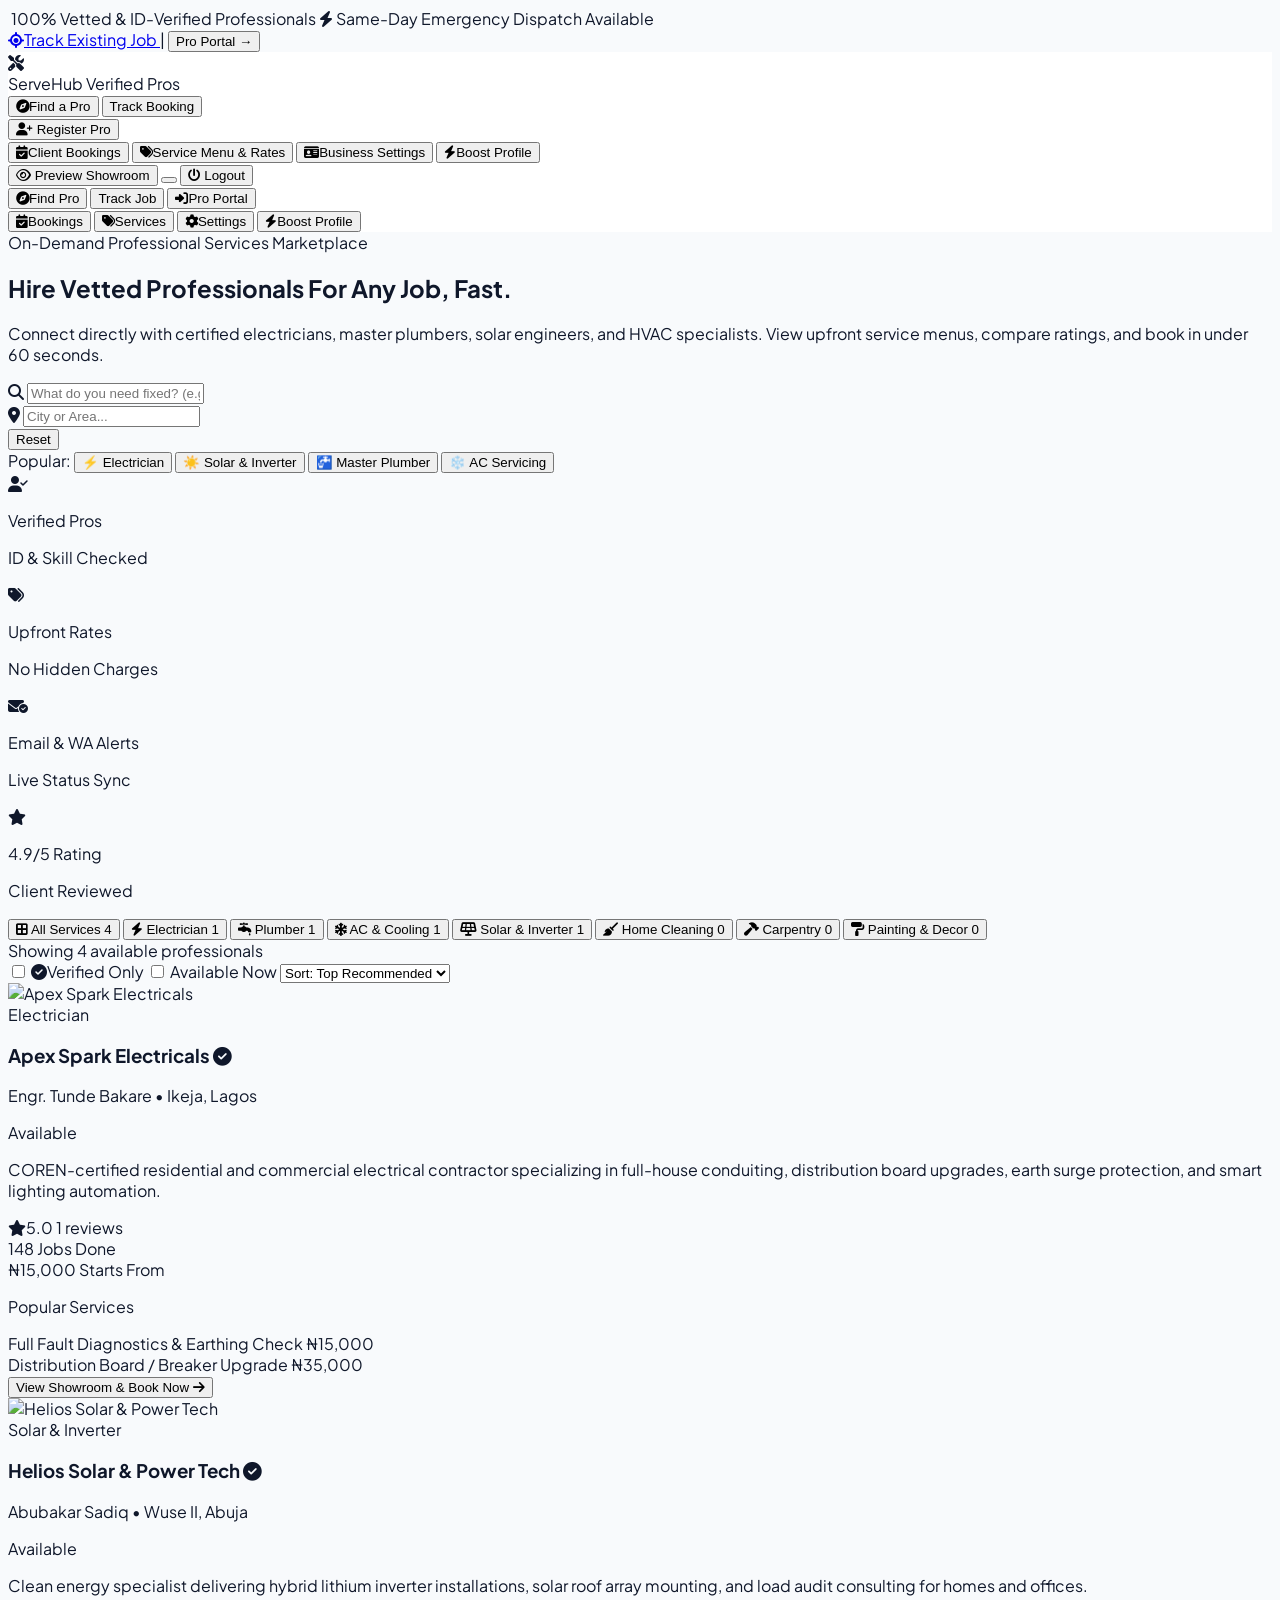
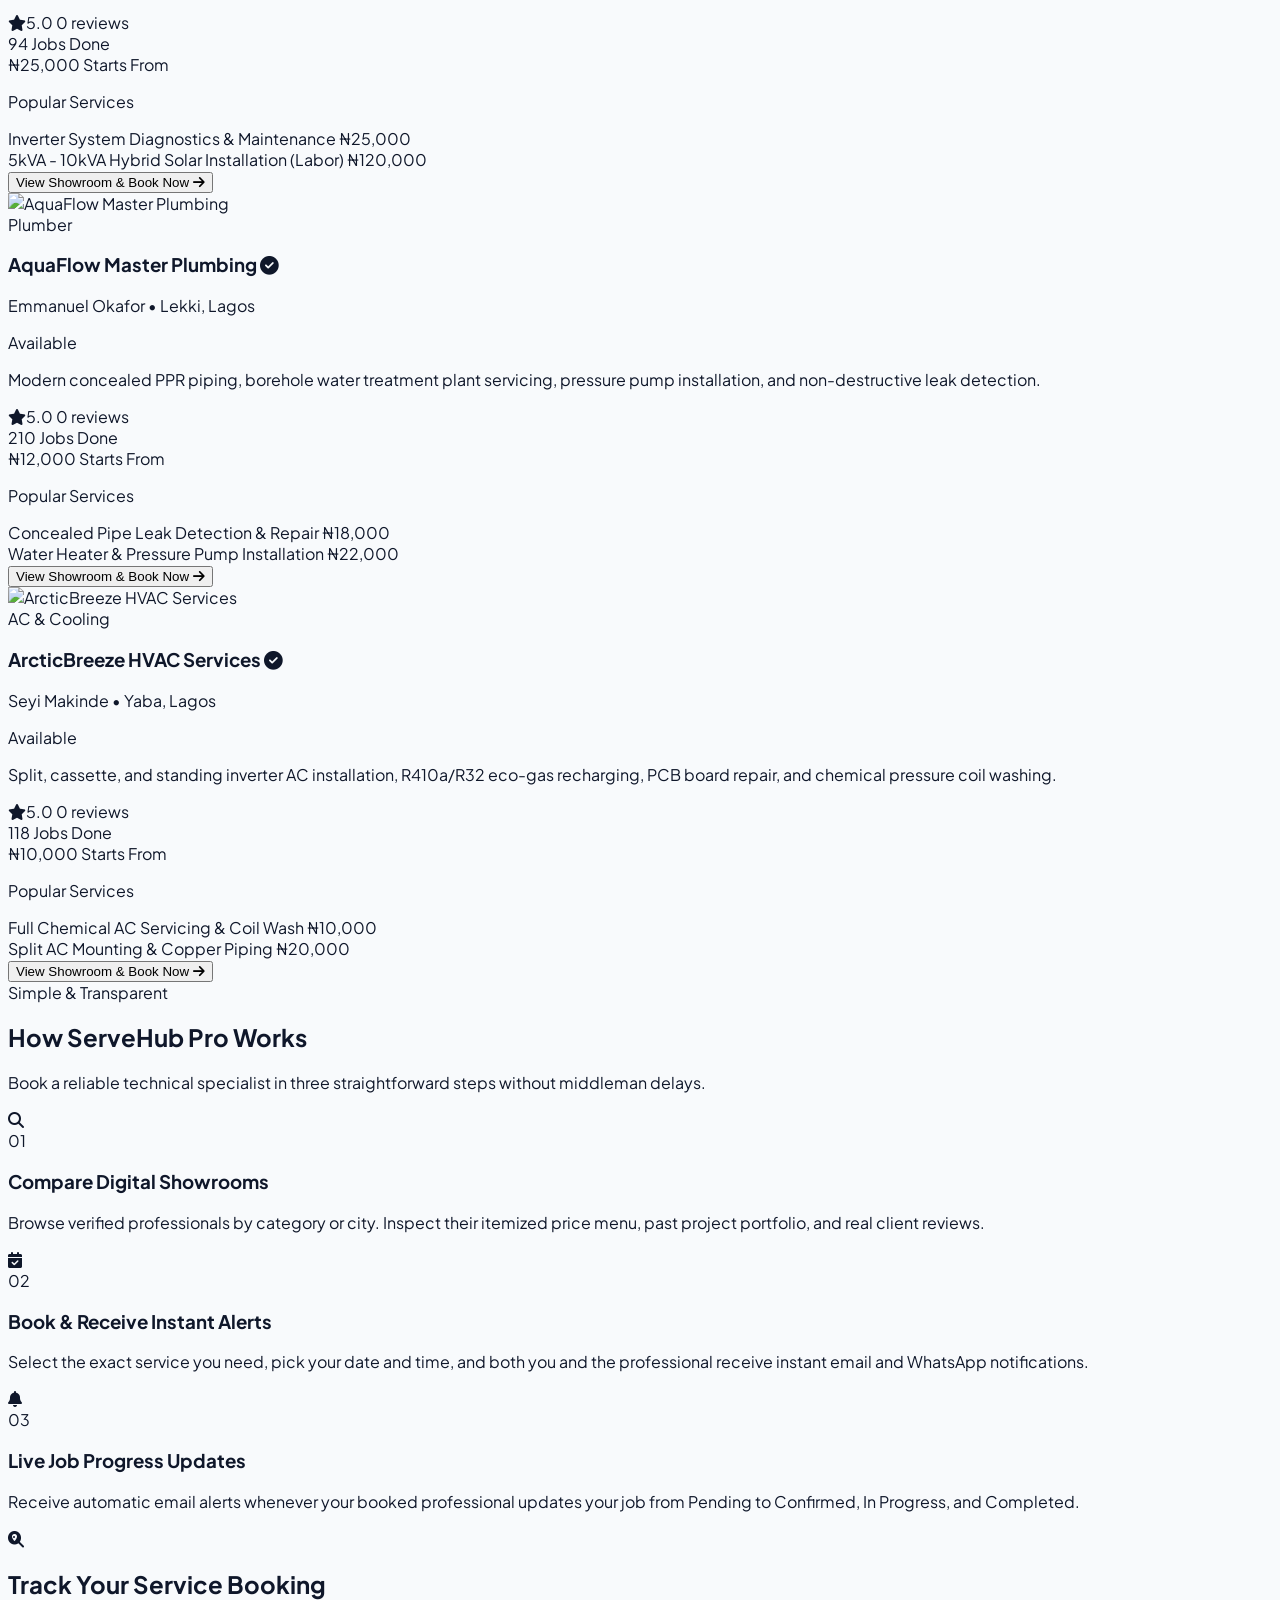
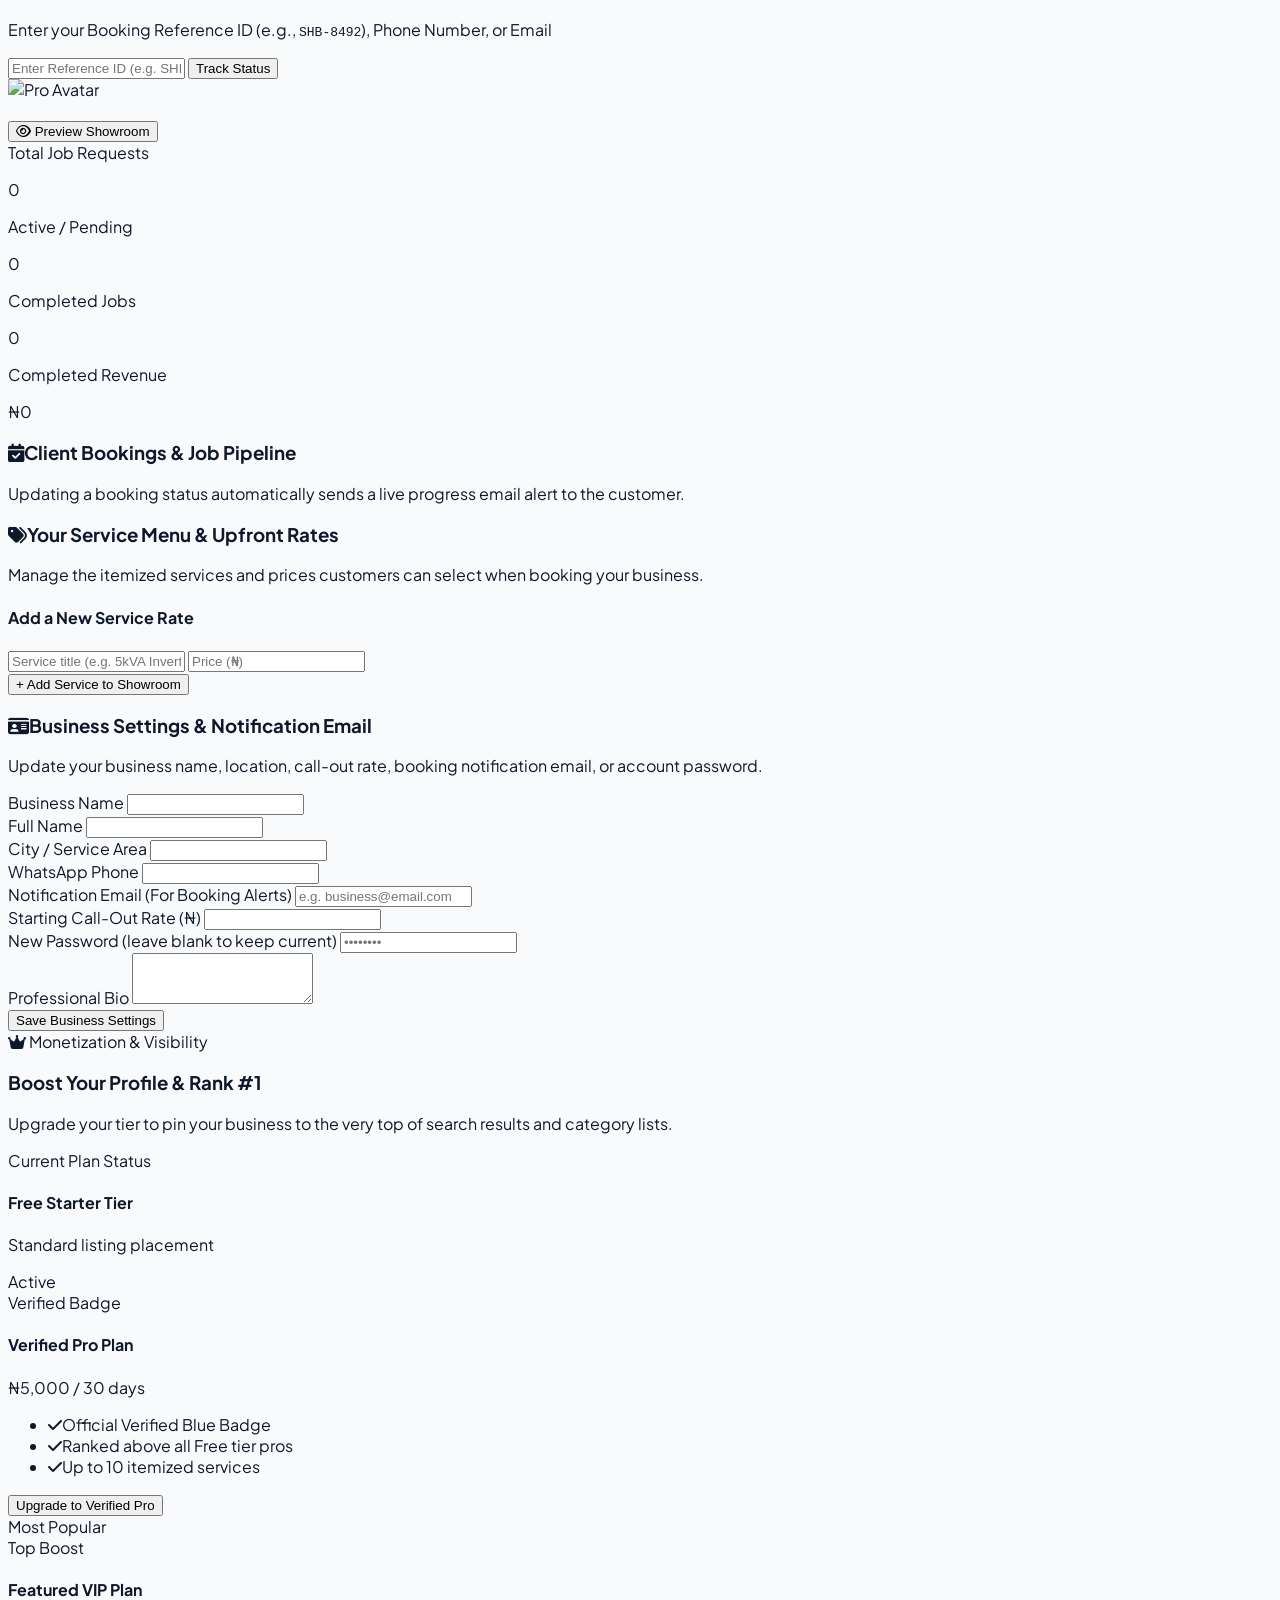
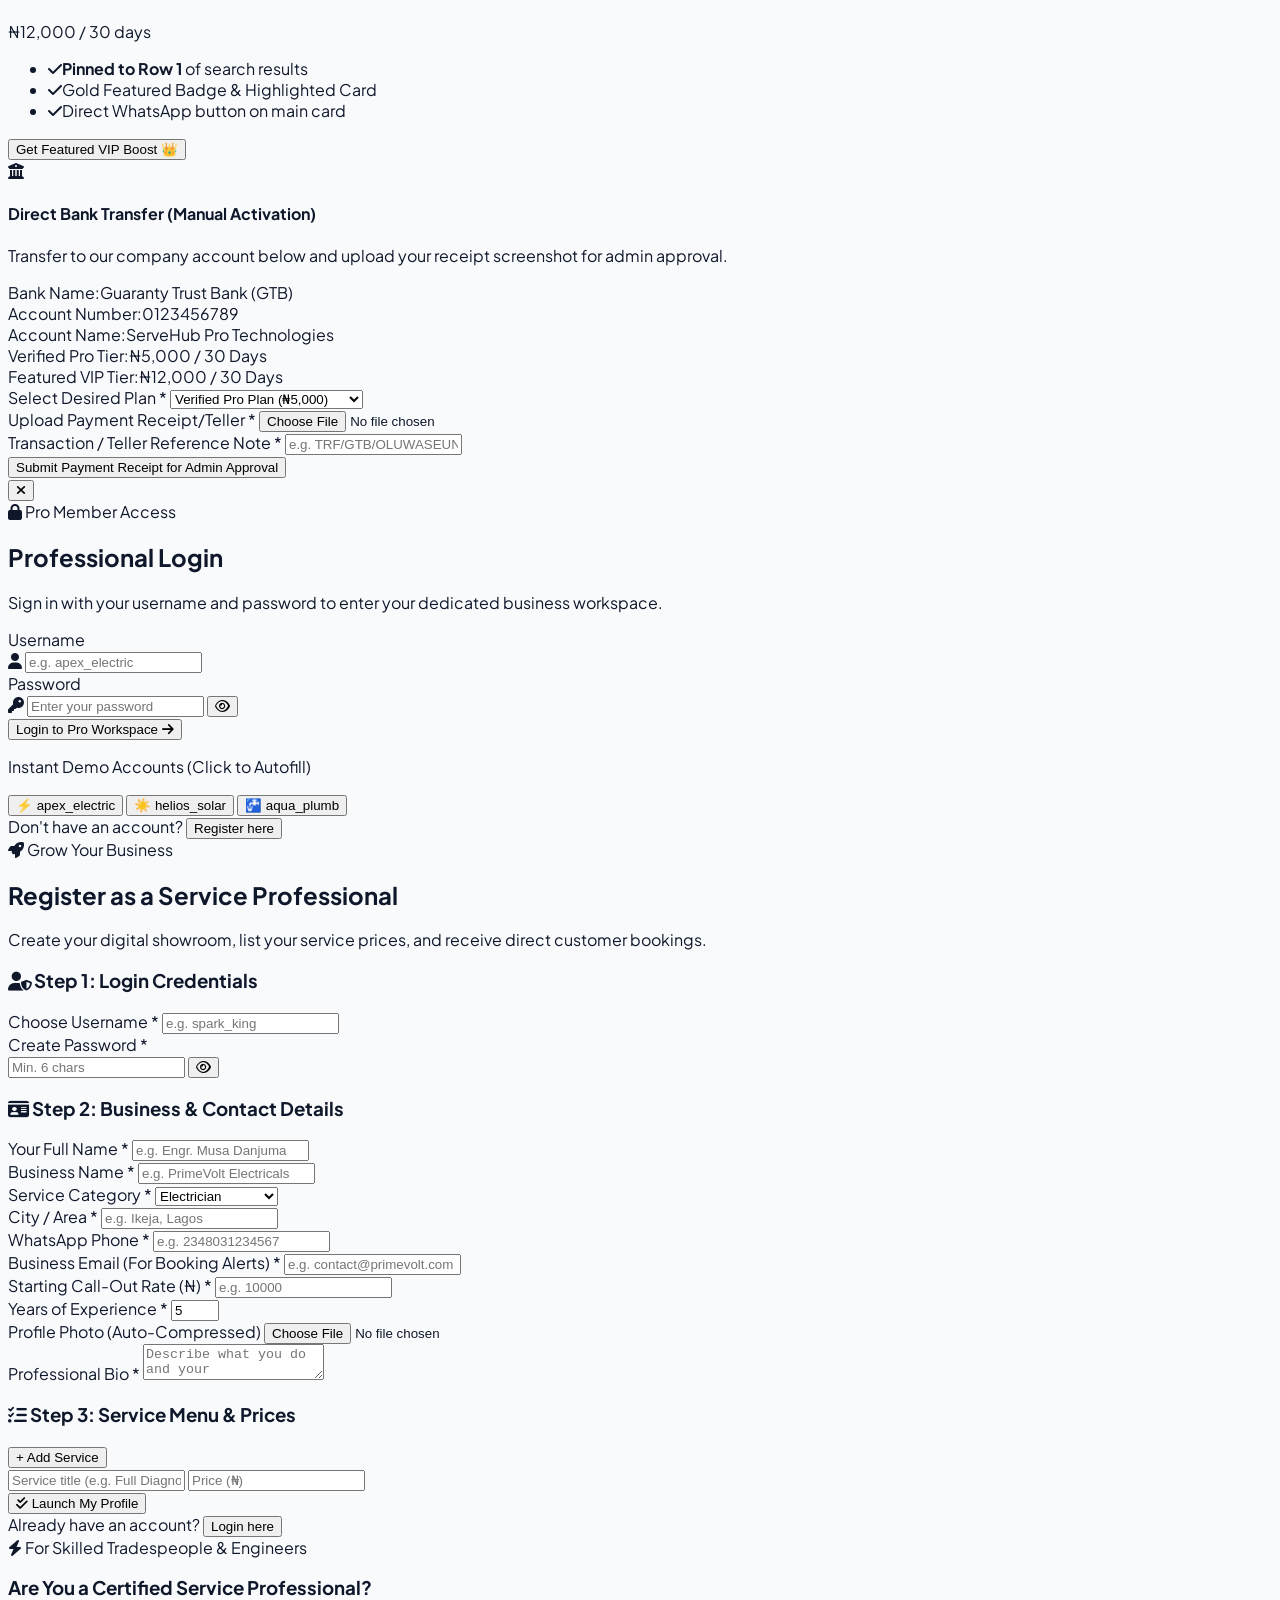
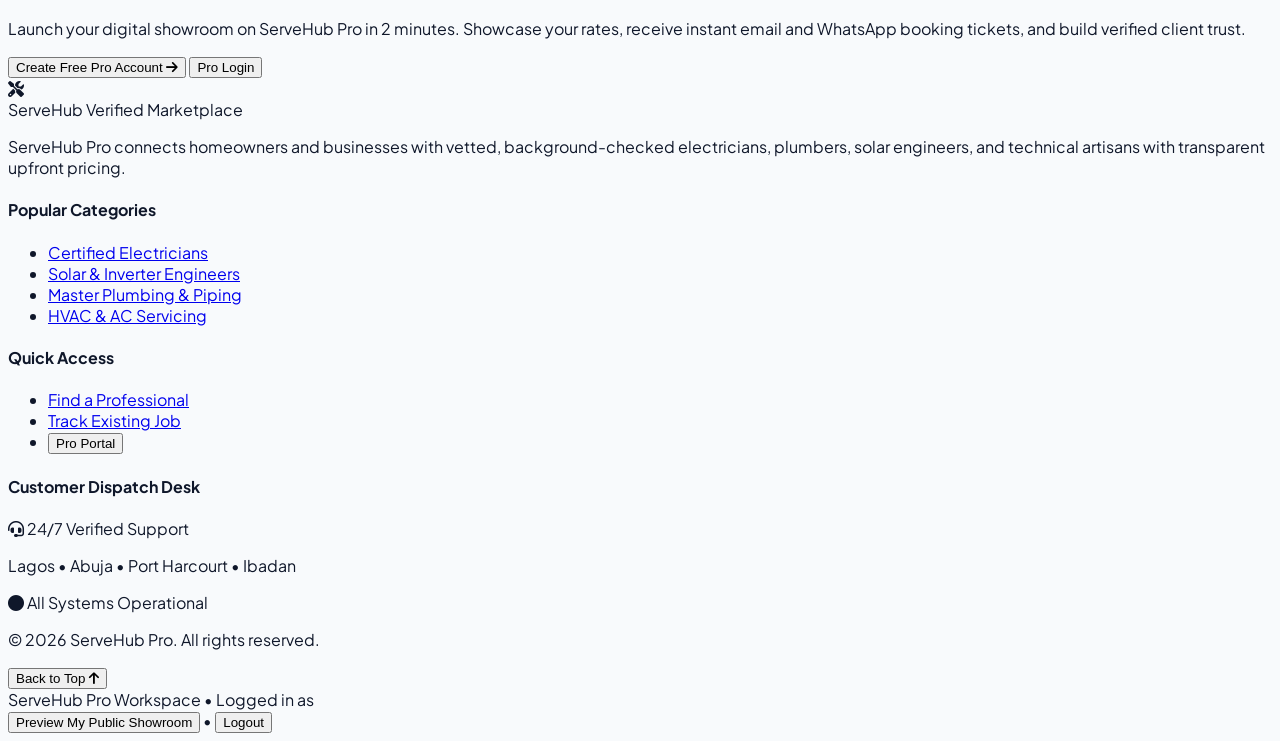
==== commit 6c709e83: "first cmapanotherradmiresniaalatestfielalt" ====
--- a/index.html
+++ b/index.html
@@ -20,6 +20,9 @@
     });
   })();
 </script>
+
+<!-- Paystack Inline Checkout SDK -->
+<script src="https://js.paystack.co/v1/inline.js"></script>
 </head>
 <body class="min-h-screen flex flex-col selection:bg-blue-600 selection:text-white">
 
@@ -100,6 +103,11 @@
         <button onclick="App.switchProWorkspaceTab('profile')" id="pnav-profile" class="px-4 py-2 rounded-lg text-xs font-extrabold transition-all text-slate-600 hover:text-slate-900">
           <i class="fa-solid fa-id-card mr-1.5"></i>Business Settings
         </button>
+
+        <!-- Add this button inside #pro-desktop-nav and #pro-mobile-nav -->
+<button onclick="App.switchProWorkspaceTab('boost')" id="pnav-boost" class="px-4 py-2 rounded-lg text-xs font-extrabold transition-all text-slate-600 hover:text-slate-900">
+  <i class="fa-solid fa-bolt text-amber-500 mr-1.5"></i>Boost Profile
+</button>
       </nav>
 
       <!-- 1D. LOGGED-IN PROFESSIONAL ACTIONS -->
@@ -139,6 +147,10 @@
       <button onclick="App.switchProWorkspaceTab('profile')" id="mpnav-profile" class="flex-1 py-1.5 text-xs font-bold text-slate-500">
         <i class="fa-solid fa-gear mr-1"></i>Settings
       </button>
+      <!-- Add this button inside #pro-desktop-nav and #pro-mobile-nav -->
+<button onclick="App.switchProWorkspaceTab('boost')" id="pnav-boost" class="px-4 py-2 rounded-lg text-xs font-extrabold transition-all text-slate-600 hover:text-slate-900">
+  <i class="fa-solid fa-bolt text-amber-500 mr-1.5"></i>Boost Profile
+</button>
     </div>
   </header>
 
@@ -480,6 +492,116 @@
           </form>
         </div>
       </div>
+
+      <!-- WORKSPACE TAB 4: BOOST PROFILE & SUBSCRIPTION PLANS -->
+<!-- WORKSPACE TAB 4: BOOST PROFILE & SUBSCRIPTION PLANS -->
+<div id="pro-tab-boost" class="hidden bg-white rounded-3xl border border-slate-200 p-6 sm:p-8 animate-fade-in space-y-6">
+  <div>
+    <span class="px-3 py-1 rounded-full bg-amber-50 text-amber-700 text-xs font-extrabold uppercase tracking-wider">
+      <i class="fa-solid fa-crown mr-1"></i> Monetization & Visibility
+    </span>
+    <h3 class="text-xl font-extrabold text-slate-900 mt-2">Boost Your Profile & Rank #1</h3>
+    <p class="text-xs text-slate-500 mt-1">Upgrade your tier to pin your business to the very top of search results and category lists.</p>
+  </div>
+
+  <!-- Active Subscription Status Box -->
+  <div id="pro-sub-status-card" class="p-4 rounded-2xl bg-slate-900 text-white flex flex-col sm:flex-row items-start sm:items-center justify-between gap-4">
+    <div>
+      <span class="text-[10px] font-extrabold uppercase tracking-widest text-slate-400">Current Plan Status</span>
+      <h4 id="pro-current-plan-title" class="text-base font-extrabold mt-0.5 text-amber-400">Free Starter Tier</h4>
+      <p id="pro-current-plan-expiry" class="text-xs text-slate-300 mt-0.5">Standard listing placement</p>
+    </div>
+    <span id="pro-current-plan-badge" class="px-3 py-1.5 rounded-xl bg-white/10 text-xs font-bold">Active</span>
+  </div>
+
+  <!-- Pricing Cards Grid -->
+  <div class="grid grid-cols-1 md:grid-cols-2 gap-6 pt-2">
+    <!-- Plan 1: Verified Pro -->
+    <div class="rounded-3xl border-2 border-slate-200 p-6 flex flex-col justify-between hover:border-blue-500 transition">
+      <div>
+        <span class="px-2.5 py-1 rounded-lg bg-blue-50 text-blue-700 text-[11px] font-extrabold uppercase">Verified Badge</span>
+        <h4 class="text-lg font-extrabold text-slate-900 mt-3">Verified Pro Plan</h4>
+        <div class="mt-2 flex items-baseline gap-1">
+          <span id="ui-price-pro" class="text-3xl font-black text-slate-900">₦5,000</span>
+          <span class="text-xs text-slate-500 font-semibold">/ <span class="ui-plan-days">30</span> days</span>
+        </div>
+        <ul class="mt-4 space-y-2.5 text-xs text-slate-600 font-medium">
+          <li><i class="fa-solid fa-check text-blue-600 mr-2"></i>Official Verified Blue Badge</li>
+          <li><i class="fa-solid fa-check text-blue-600 mr-2"></i>Ranked above all Free tier pros</li>
+          <li><i class="fa-solid fa-check text-blue-600 mr-2"></i>Up to 10 itemized services</li>
+        </ul>
+      </div>
+      <button onclick="App.upgradeProPlan('pro')" class="mt-6 w-full py-3 rounded-xl bg-blue-600 hover:bg-blue-700 text-white text-xs font-extrabold transition shadow-md">
+        Upgrade to Verified Pro
+      </button>
+    </div>
+
+    <!-- Plan 2: Featured VIP Boost -->
+    <div class="rounded-3xl border-2 border-amber-400 p-6 flex flex-col justify-between bg-gradient-to-b from-amber-50/50 to-white relative overflow-hidden shadow-lg">
+      <div class="absolute top-0 right-0 bg-amber-400 text-slate-950 text-[10px] font-black uppercase px-3 py-1 rounded-bl-xl tracking-wider">
+        Most Popular
+      </div>
+      <div>
+        <span class="px-2.5 py-1 rounded-lg bg-amber-100 text-amber-800 text-[11px] font-extrabold uppercase">Top Boost</span>
+        <h4 class="text-lg font-extrabold text-slate-900 mt-3">Featured VIP Plan</h4>
+        <div class="mt-2 flex items-baseline gap-1">
+          <span id="ui-price-featured" class="text-3xl font-black text-amber-600">₦12,000</span>
+          <span class="text-xs text-slate-500 font-semibold">/ <span class="ui-plan-days">30</span> days</span>
+        </div>
+        <ul class="mt-4 space-y-2.5 text-xs text-slate-700 font-medium">
+          <li><i class="fa-solid fa-check text-amber-600 mr-2"></i><strong>Pinned to Row 1</strong> of search results</li>
+          <li><i class="fa-solid fa-check text-amber-600 mr-2"></i>Gold Featured Badge & Highlighted Card</li>
+          <li><i class="fa-solid fa-check text-amber-600 mr-2"></i>Direct WhatsApp button on main card</li>
+        </ul>
+      </div>
+      <button onclick="App.upgradeProPlan('featured')" class="mt-6 w-full py-3 rounded-xl bg-amber-500 hover:bg-amber-600 text-slate-950 text-xs font-extrabold transition shadow-lg shadow-amber-500/20">
+        Get Featured VIP Boost 👑
+      </button>
+    </div>
+  </div>
+
+  <!-- MANUAL BANK TRANSFER & RECEIPT UPLOAD SUB-SECTION -->
+  <div class="mt-8 p-6 rounded-3xl bg-slate-50 border border-slate-200">
+    <div class="flex items-center gap-2 mb-2">
+      <i class="fa-solid fa-building-columns text-blue-600"></i>
+      <h4 class="text-sm font-extrabold text-slate-900">Direct Bank Transfer (Manual Activation)</h4>
+    </div>
+    <p class="text-xs text-slate-600 leading-relaxed mb-4">
+      Transfer to our company account below and upload your receipt screenshot for admin approval.
+    </p>
+
+    <div class="p-4 rounded-2xl bg-white border border-slate-200 text-xs space-y-1.5 mb-4">
+      <div class="flex justify-between"><span class="text-slate-500">Bank Name:</span><span id="ui-bank-name" class="font-bold text-slate-900">Guaranty Trust Bank (GTB)</span></div>
+      <div class="flex justify-between"><span class="text-slate-500">Account Number:</span><span id="ui-bank-num" class="font-extrabold text-blue-600 font-mono text-sm">0123456789</span></div>
+      <div class="flex justify-between"><span class="text-slate-500">Account Name:</span><span id="ui-bank-holder" class="font-bold text-slate-900">ServeHub Pro Technologies</span></div>
+      <div class="flex justify-between"><span class="text-slate-500">Verified Pro Tier:</span><span id="ui-bank-pro-price" class="font-bold text-slate-900">₦5,000 / 30 Days</span></div>
+      <div class="flex justify-between"><span class="text-slate-500">Featured VIP Tier:</span><span id="ui-bank-feat-price" class="font-bold text-slate-900">₦12,000 / 30 Days</span></div>
+    </div>
+
+    <form onsubmit="App.submitManualPaymentReceipt(event)" class="space-y-3">
+      <div class="grid grid-cols-1 sm:grid-cols-2 gap-3">
+        <div>
+          <label class="block text-[11px] font-bold uppercase text-slate-600 mb-1">Select Desired Plan *</label>
+          <select id="manual-plan-tier" required class="w-full px-3.5 py-2.5 rounded-xl border border-slate-300 text-xs font-bold bg-white">
+            <option id="opt-manual-pro" value="pro">Verified Pro Plan (₦5,000)</option>
+            <option id="opt-manual-featured" value="featured">Featured VIP Plan (₦12,000)</option>
+          </select>
+        </div>
+        <div>
+          <label class="block text-[11px] font-bold uppercase text-slate-600 mb-1">Upload Payment Receipt/Teller *</label>
+          <input id="manual-receipt-file" type="file" accept="image/*" required class="w-full text-xs text-slate-600 file:mr-2 file:py-1.5 file:px-2 file:rounded-lg file:border-0 file:text-xs file:font-bold file:bg-blue-50 file:text-blue-700" />
+        </div>
+      </div>
+      <div>
+        <label class="block text-[11px] font-bold uppercase text-slate-600 mb-1">Transaction / Teller Reference Note *</label>
+        <input id="manual-txn-ref" type="text" required placeholder="e.g. TRF/GTB/OLUWASEUN/092834" class="w-full px-3.5 py-2.5 rounded-xl border border-slate-300 text-xs bg-white" />
+      </div>
+      <button type="submit" class="w-full py-3 rounded-xl bg-slate-900 hover:bg-blue-600 text-white font-extrabold text-xs transition shadow-md">
+        Submit Payment Receipt for Admin Approval
+      </button>
+    </form>
+  </div>
+</div>
 
     </div>
   </section>
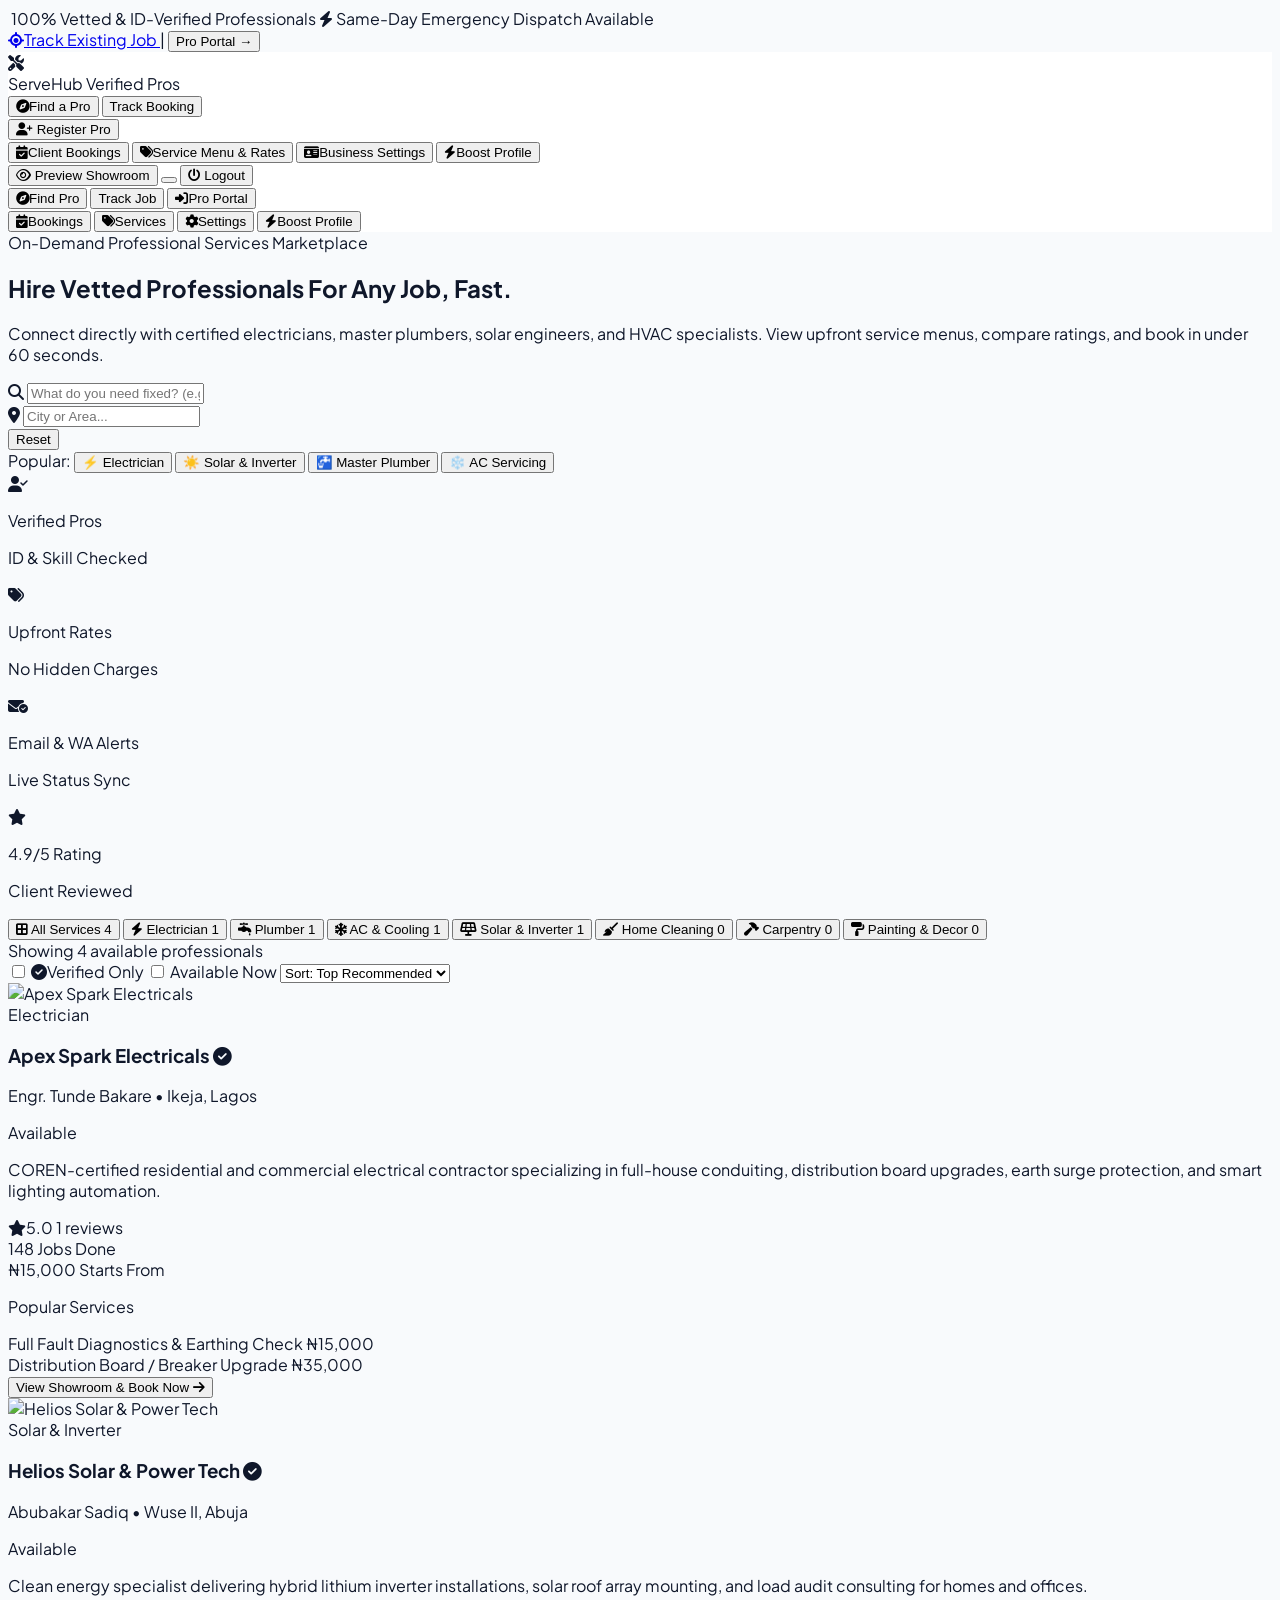
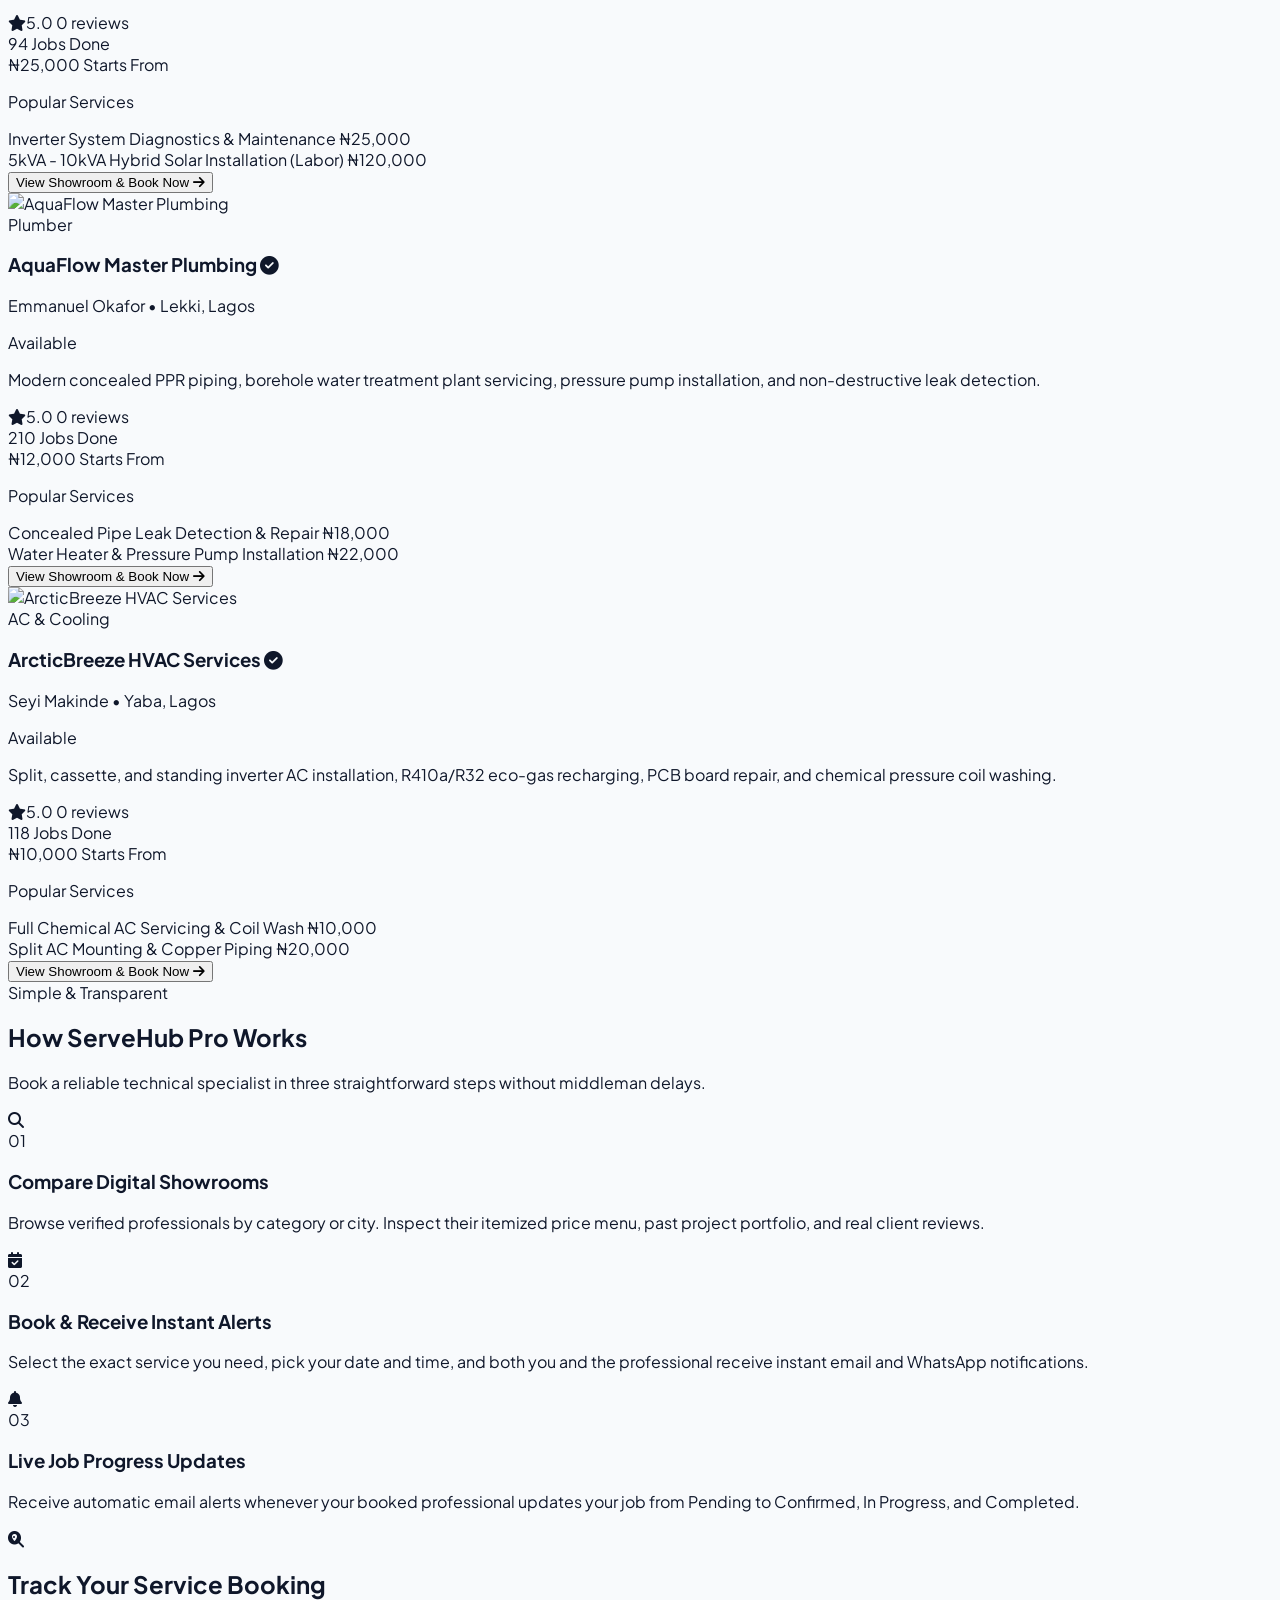
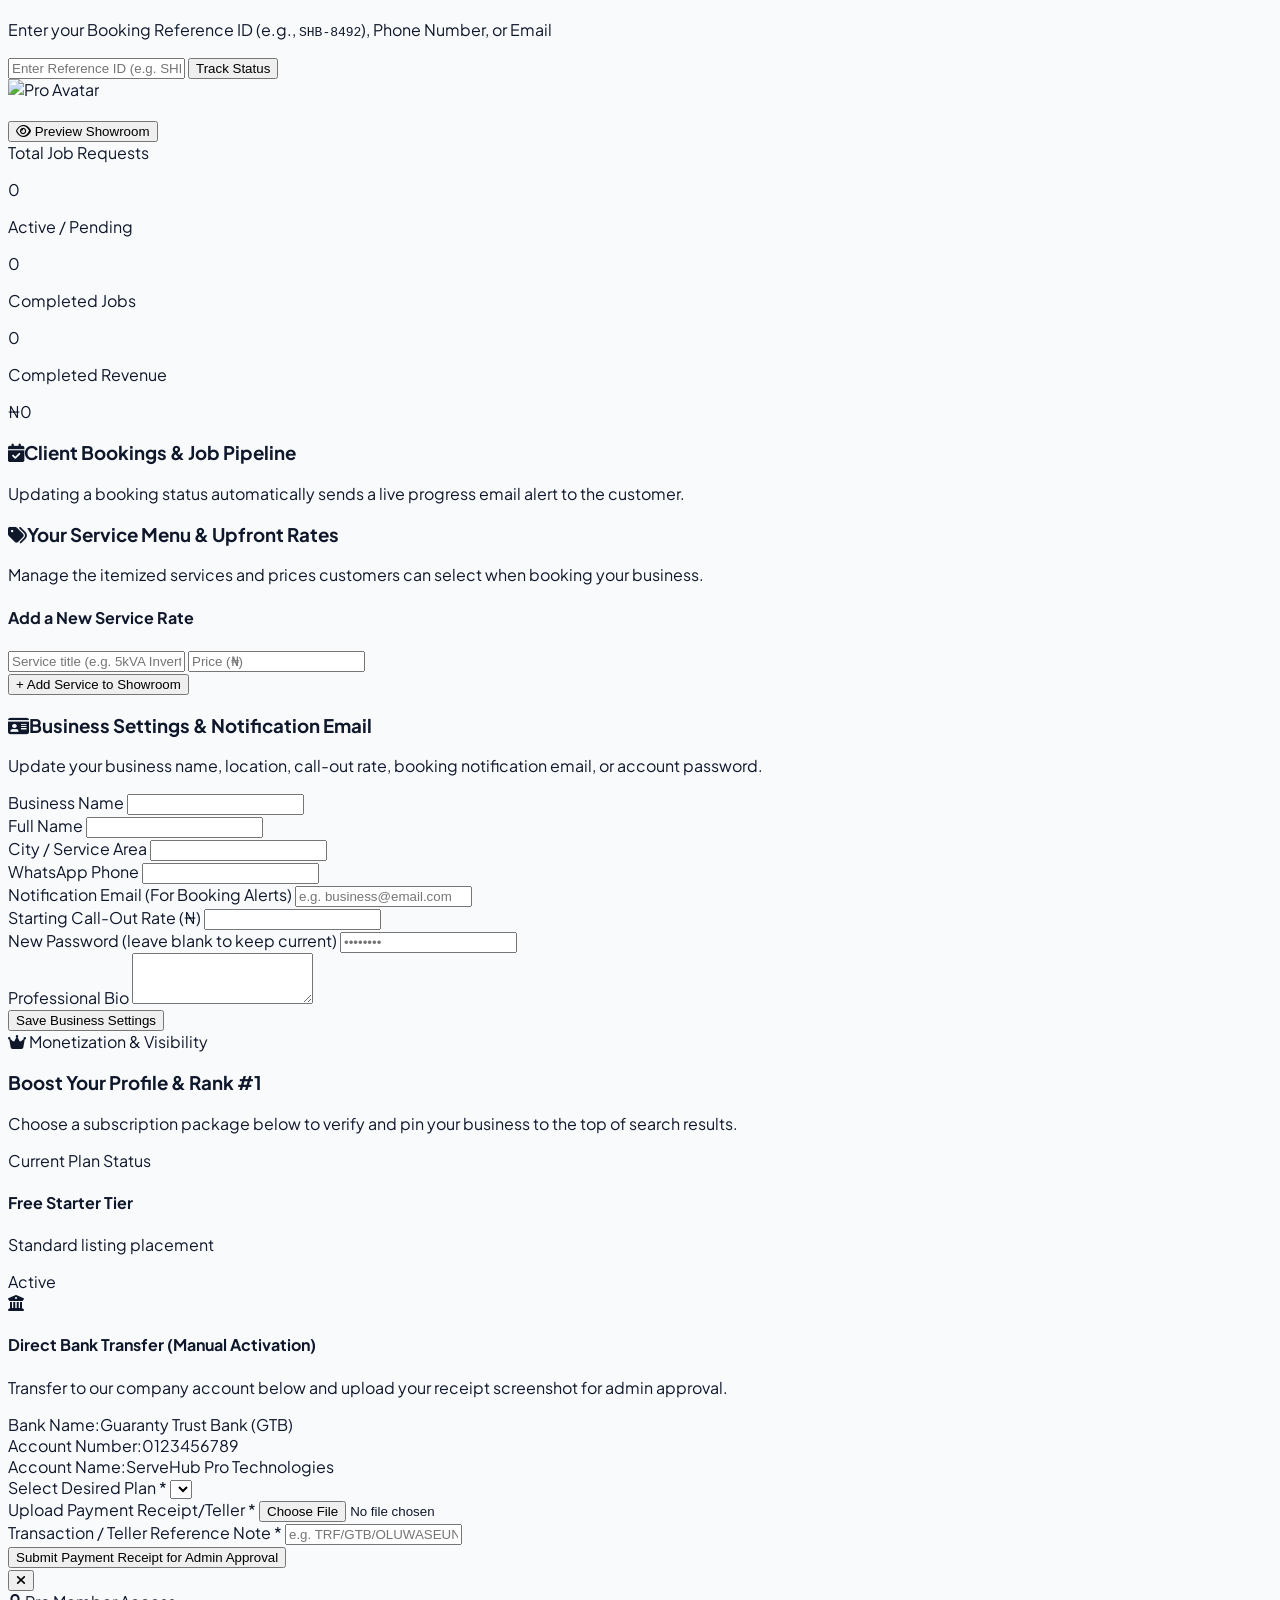
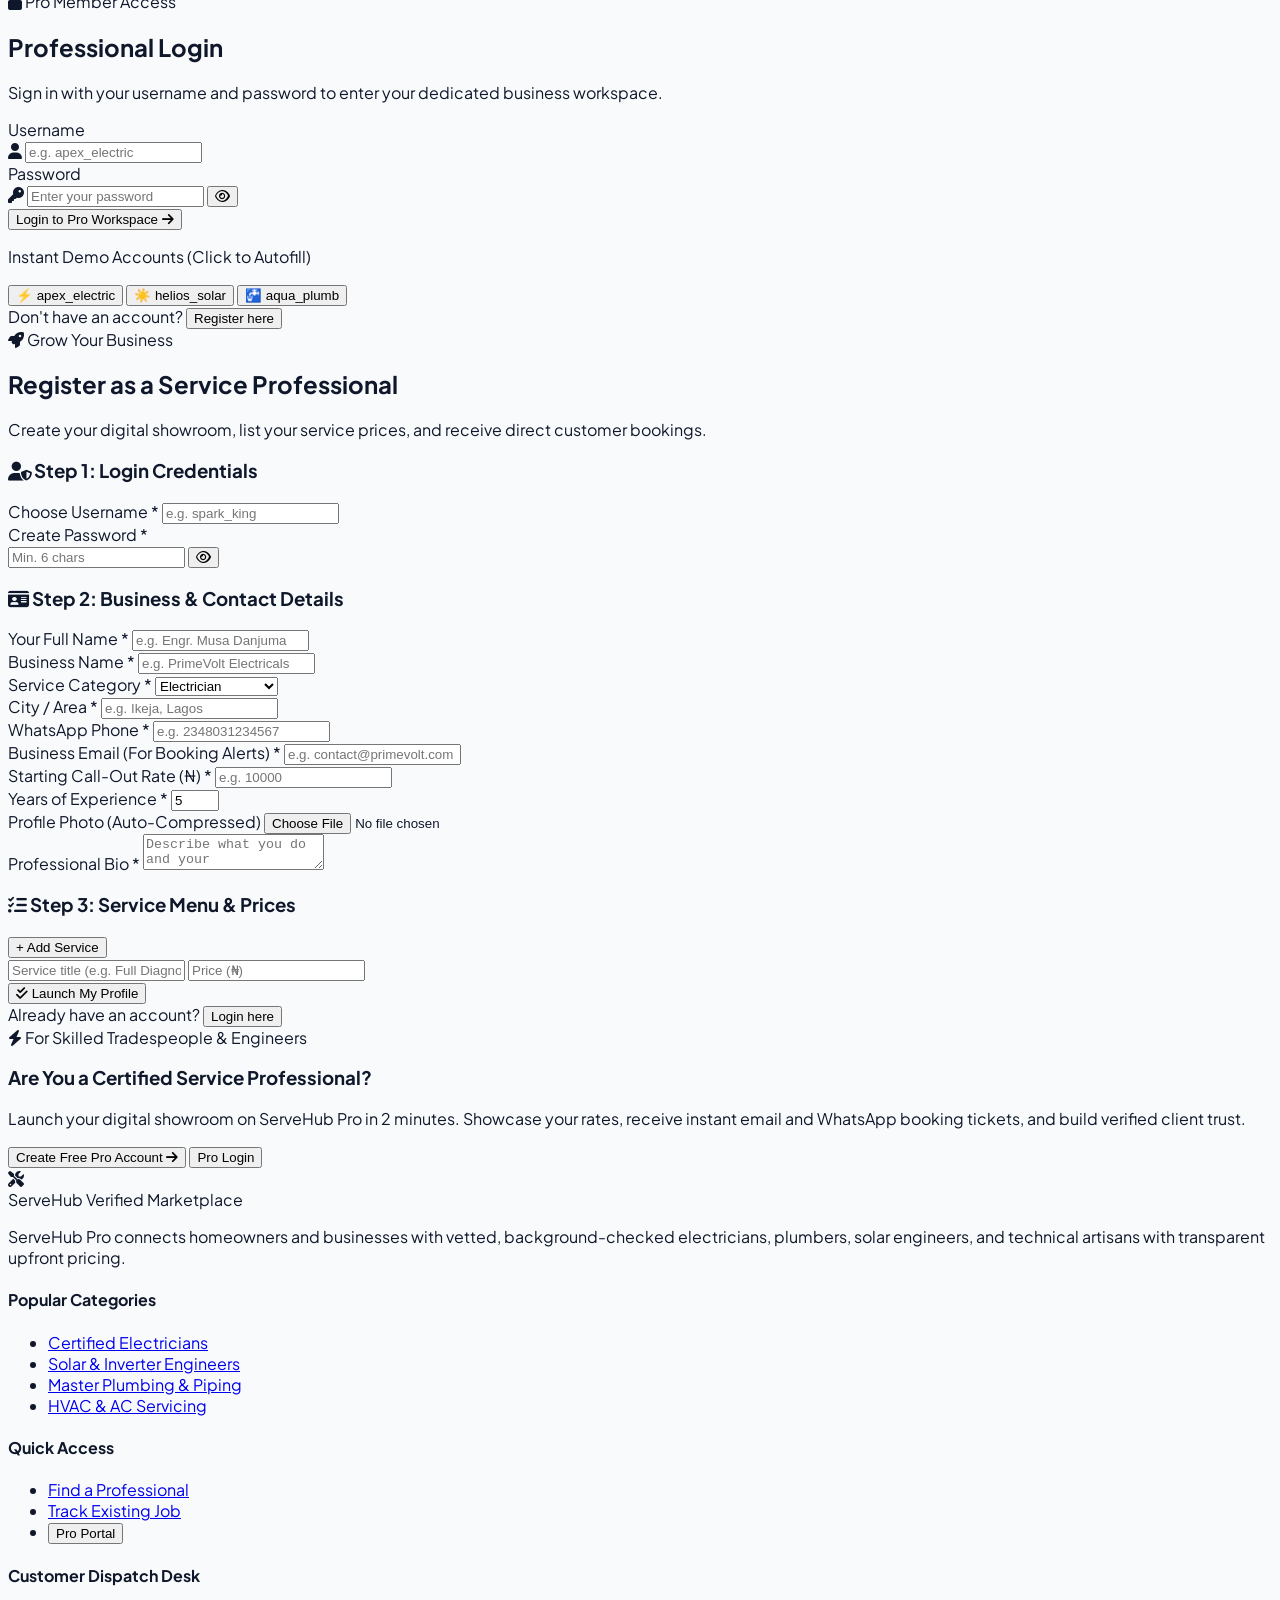
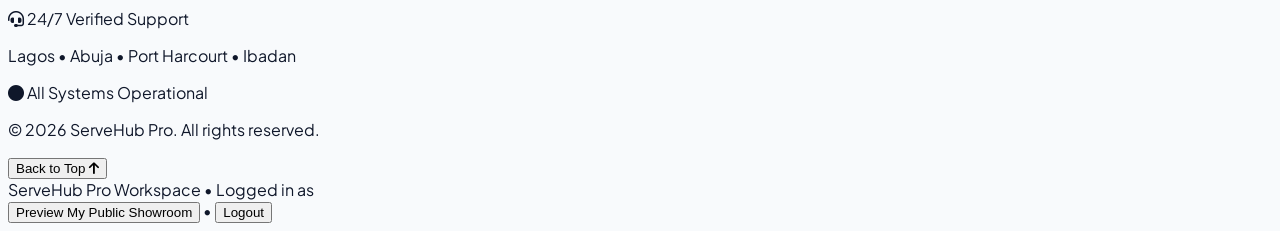
==== commit a4d4956f: "first cmapanotherradmiresniaasdfdsfsdfdfat" ====
--- a/index.html
+++ b/index.html
@@ -493,15 +493,16 @@
         </div>
       </div>
 
-      <!-- WORKSPACE TAB 4: BOOST PROFILE & SUBSCRIPTION PLANS -->
-<!-- WORKSPACE TAB 4: BOOST PROFILE & SUBSCRIPTION PLANS -->
+     
+
+<!-- WORKSPACE TAB 4: BOOST PROFILE & DYNAMIC SUBSCRIPTION PLANS -->
 <div id="pro-tab-boost" class="hidden bg-white rounded-3xl border border-slate-200 p-6 sm:p-8 animate-fade-in space-y-6">
   <div>
     <span class="px-3 py-1 rounded-full bg-amber-50 text-amber-700 text-xs font-extrabold uppercase tracking-wider">
       <i class="fa-solid fa-crown mr-1"></i> Monetization & Visibility
     </span>
     <h3 class="text-xl font-extrabold text-slate-900 mt-2">Boost Your Profile & Rank #1</h3>
-    <p class="text-xs text-slate-500 mt-1">Upgrade your tier to pin your business to the very top of search results and category lists.</p>
+    <p class="text-xs text-slate-500 mt-1">Choose a subscription package below to verify and pin your business to the top of search results.</p>
   </div>
 
   <!-- Active Subscription Status Box -->
@@ -514,51 +515,8 @@
     <span id="pro-current-plan-badge" class="px-3 py-1.5 rounded-xl bg-white/10 text-xs font-bold">Active</span>
   </div>
 
-  <!-- Pricing Cards Grid -->
-  <div class="grid grid-cols-1 md:grid-cols-2 gap-6 pt-2">
-    <!-- Plan 1: Verified Pro -->
-    <div class="rounded-3xl border-2 border-slate-200 p-6 flex flex-col justify-between hover:border-blue-500 transition">
-      <div>
-        <span class="px-2.5 py-1 rounded-lg bg-blue-50 text-blue-700 text-[11px] font-extrabold uppercase">Verified Badge</span>
-        <h4 class="text-lg font-extrabold text-slate-900 mt-3">Verified Pro Plan</h4>
-        <div class="mt-2 flex items-baseline gap-1">
-          <span id="ui-price-pro" class="text-3xl font-black text-slate-900">₦5,000</span>
-          <span class="text-xs text-slate-500 font-semibold">/ <span class="ui-plan-days">30</span> days</span>
-        </div>
-        <ul class="mt-4 space-y-2.5 text-xs text-slate-600 font-medium">
-          <li><i class="fa-solid fa-check text-blue-600 mr-2"></i>Official Verified Blue Badge</li>
-          <li><i class="fa-solid fa-check text-blue-600 mr-2"></i>Ranked above all Free tier pros</li>
-          <li><i class="fa-solid fa-check text-blue-600 mr-2"></i>Up to 10 itemized services</li>
-        </ul>
-      </div>
-      <button onclick="App.upgradeProPlan('pro')" class="mt-6 w-full py-3 rounded-xl bg-blue-600 hover:bg-blue-700 text-white text-xs font-extrabold transition shadow-md">
-        Upgrade to Verified Pro
-      </button>
-    </div>
-
-    <!-- Plan 2: Featured VIP Boost -->
-    <div class="rounded-3xl border-2 border-amber-400 p-6 flex flex-col justify-between bg-gradient-to-b from-amber-50/50 to-white relative overflow-hidden shadow-lg">
-      <div class="absolute top-0 right-0 bg-amber-400 text-slate-950 text-[10px] font-black uppercase px-3 py-1 rounded-bl-xl tracking-wider">
-        Most Popular
-      </div>
-      <div>
-        <span class="px-2.5 py-1 rounded-lg bg-amber-100 text-amber-800 text-[11px] font-extrabold uppercase">Top Boost</span>
-        <h4 class="text-lg font-extrabold text-slate-900 mt-3">Featured VIP Plan</h4>
-        <div class="mt-2 flex items-baseline gap-1">
-          <span id="ui-price-featured" class="text-3xl font-black text-amber-600">₦12,000</span>
-          <span class="text-xs text-slate-500 font-semibold">/ <span class="ui-plan-days">30</span> days</span>
-        </div>
-        <ul class="mt-4 space-y-2.5 text-xs text-slate-700 font-medium">
-          <li><i class="fa-solid fa-check text-amber-600 mr-2"></i><strong>Pinned to Row 1</strong> of search results</li>
-          <li><i class="fa-solid fa-check text-amber-600 mr-2"></i>Gold Featured Badge & Highlighted Card</li>
-          <li><i class="fa-solid fa-check text-amber-600 mr-2"></i>Direct WhatsApp button on main card</li>
-        </ul>
-      </div>
-      <button onclick="App.upgradeProPlan('featured')" class="mt-6 w-full py-3 rounded-xl bg-amber-500 hover:bg-amber-600 text-slate-950 text-xs font-extrabold transition shadow-lg shadow-amber-500/20">
-        Get Featured VIP Boost 👑
-      </button>
-    </div>
-  </div>
+  <!-- Dynamic Pricing Cards Grid (Populated from Admin Plans) -->
+  <div id="pro-dynamic-plans-grid" class="grid grid-cols-1 md:grid-cols-2 gap-6 pt-2"></div>
 
   <!-- MANUAL BANK TRANSFER & RECEIPT UPLOAD SUB-SECTION -->
   <div class="mt-8 p-6 rounded-3xl bg-slate-50 border border-slate-200">
@@ -574,18 +532,13 @@
       <div class="flex justify-between"><span class="text-slate-500">Bank Name:</span><span id="ui-bank-name" class="font-bold text-slate-900">Guaranty Trust Bank (GTB)</span></div>
       <div class="flex justify-between"><span class="text-slate-500">Account Number:</span><span id="ui-bank-num" class="font-extrabold text-blue-600 font-mono text-sm">0123456789</span></div>
       <div class="flex justify-between"><span class="text-slate-500">Account Name:</span><span id="ui-bank-holder" class="font-bold text-slate-900">ServeHub Pro Technologies</span></div>
-      <div class="flex justify-between"><span class="text-slate-500">Verified Pro Tier:</span><span id="ui-bank-pro-price" class="font-bold text-slate-900">₦5,000 / 30 Days</span></div>
-      <div class="flex justify-between"><span class="text-slate-500">Featured VIP Tier:</span><span id="ui-bank-feat-price" class="font-bold text-slate-900">₦12,000 / 30 Days</span></div>
     </div>
 
     <form onsubmit="App.submitManualPaymentReceipt(event)" class="space-y-3">
       <div class="grid grid-cols-1 sm:grid-cols-2 gap-3">
         <div>
           <label class="block text-[11px] font-bold uppercase text-slate-600 mb-1">Select Desired Plan *</label>
-          <select id="manual-plan-tier" required class="w-full px-3.5 py-2.5 rounded-xl border border-slate-300 text-xs font-bold bg-white">
-            <option id="opt-manual-pro" value="pro">Verified Pro Plan (₦5,000)</option>
-            <option id="opt-manual-featured" value="featured">Featured VIP Plan (₦12,000)</option>
-          </select>
+          <select id="manual-plan-tier" required class="w-full px-3.5 py-2.5 rounded-xl border border-slate-300 text-xs font-bold bg-white"></select>
         </div>
         <div>
           <label class="block text-[11px] font-bold uppercase text-slate-600 mb-1">Upload Payment Receipt/Teller *</label>
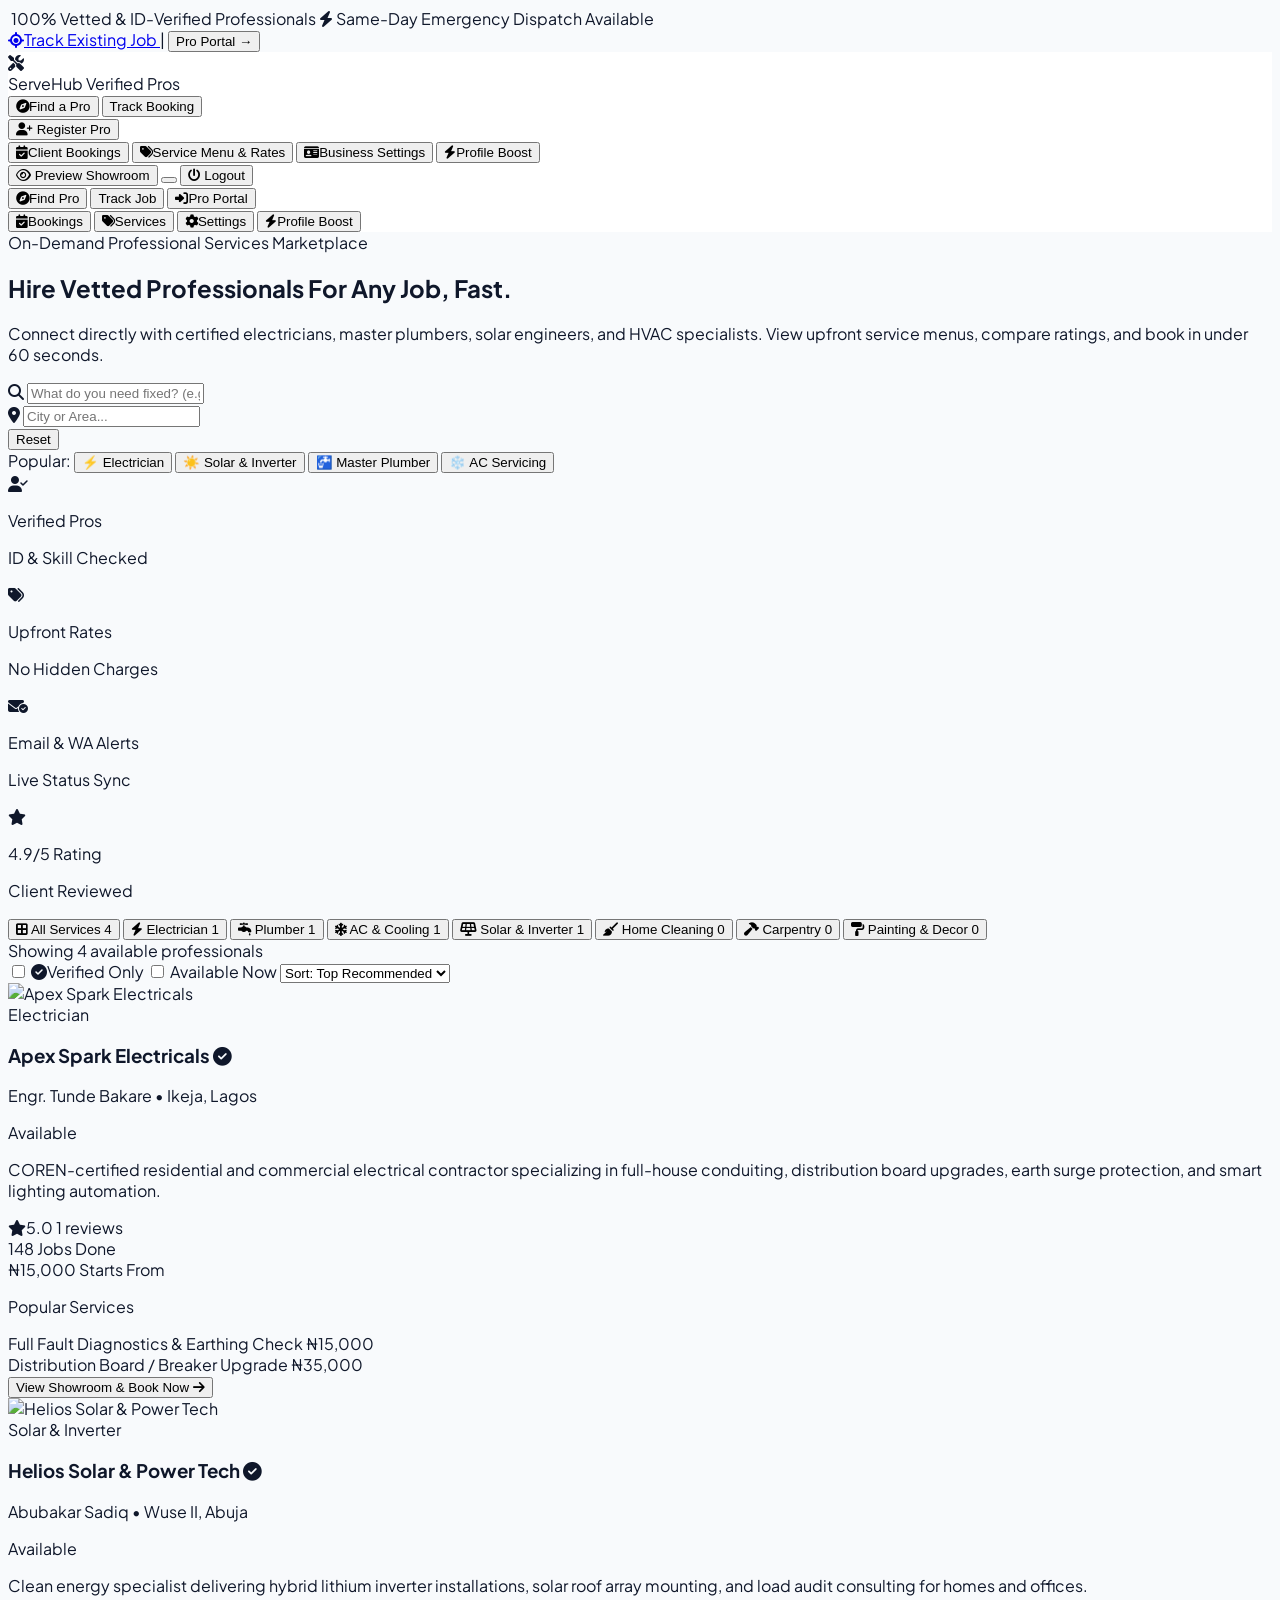
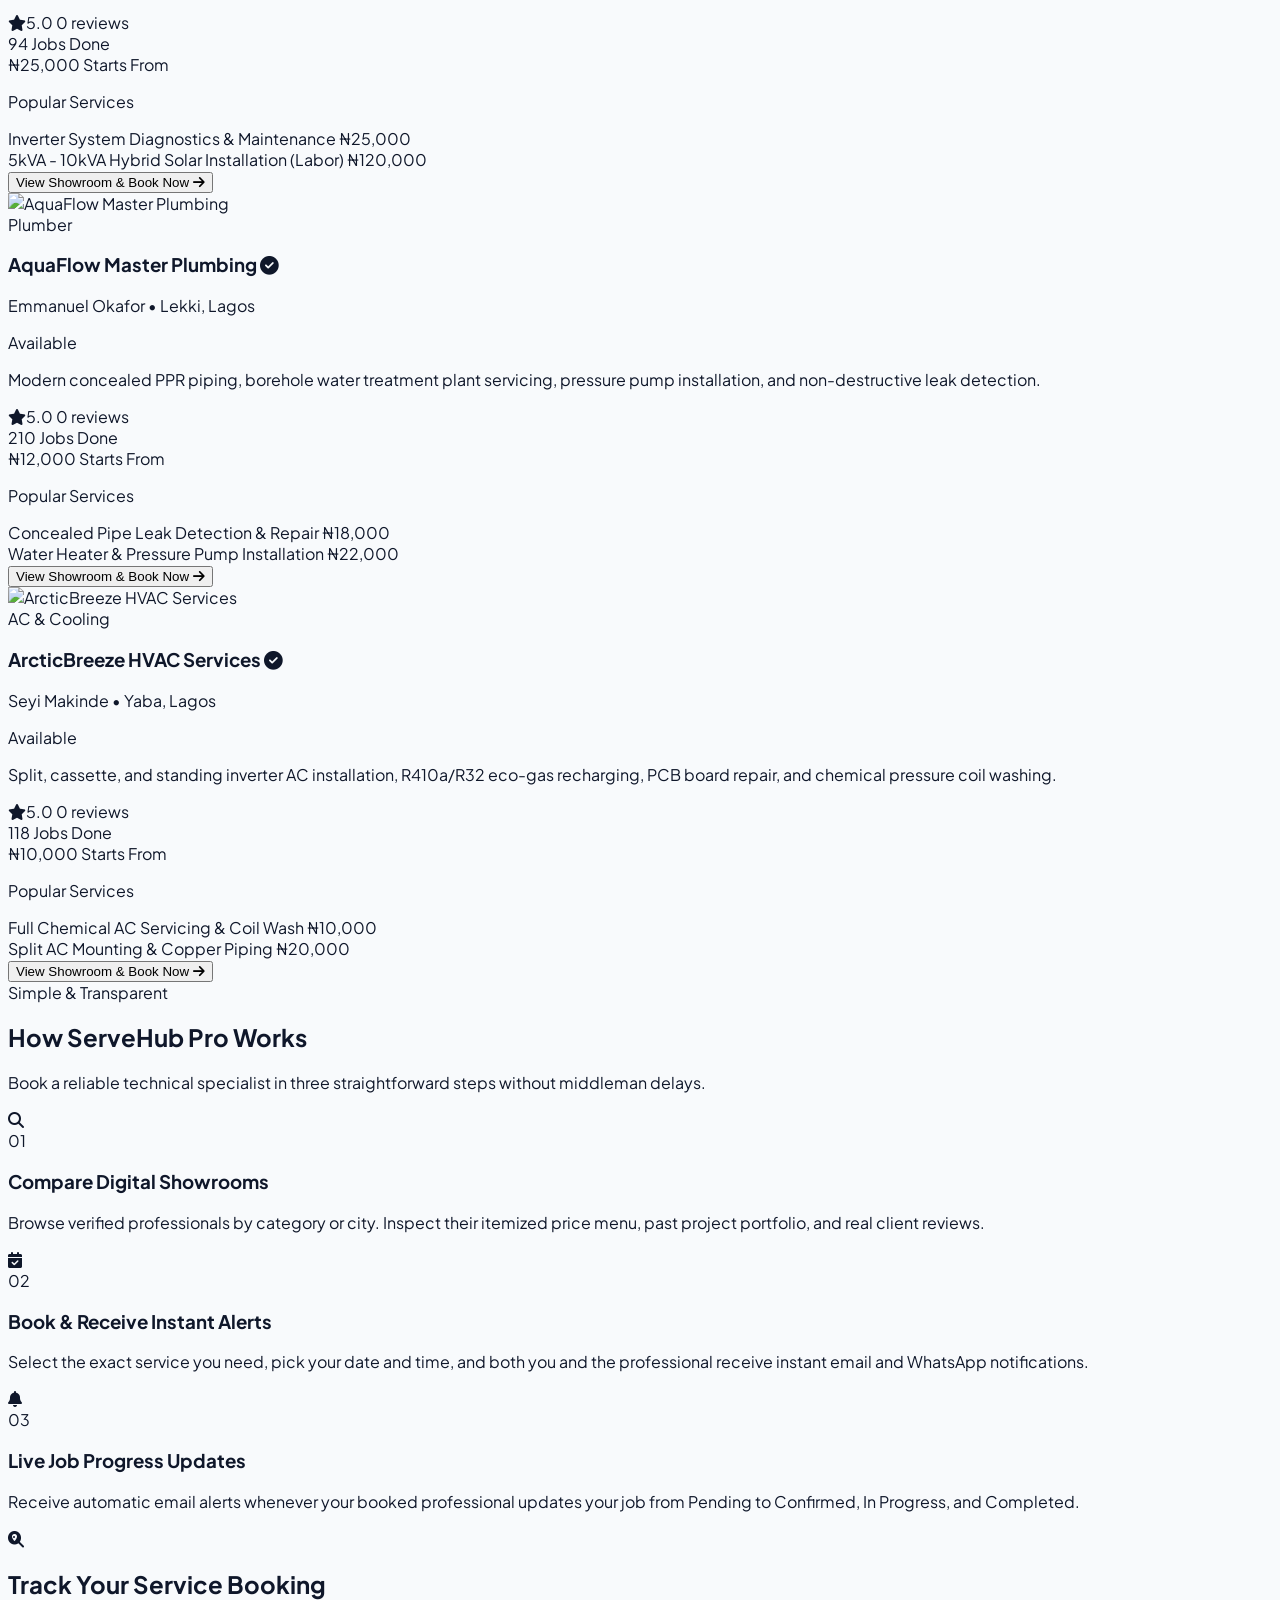
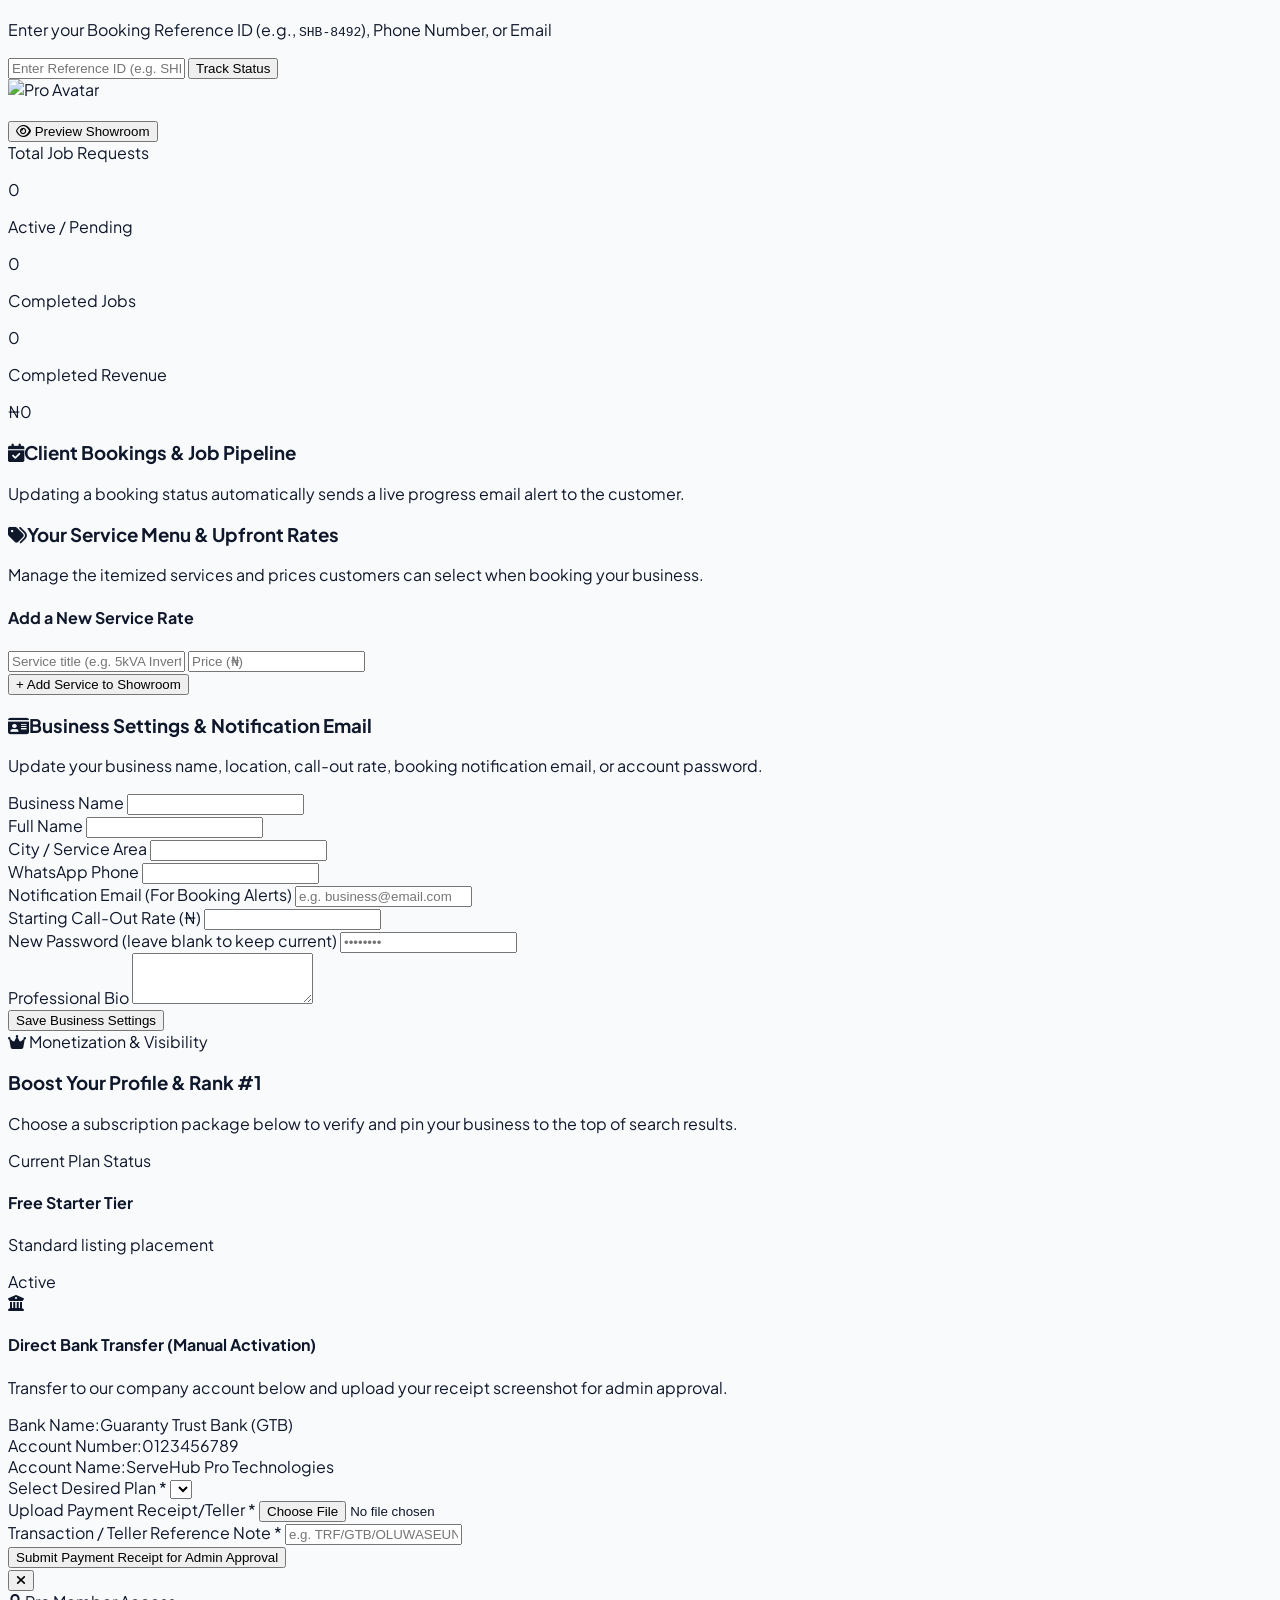
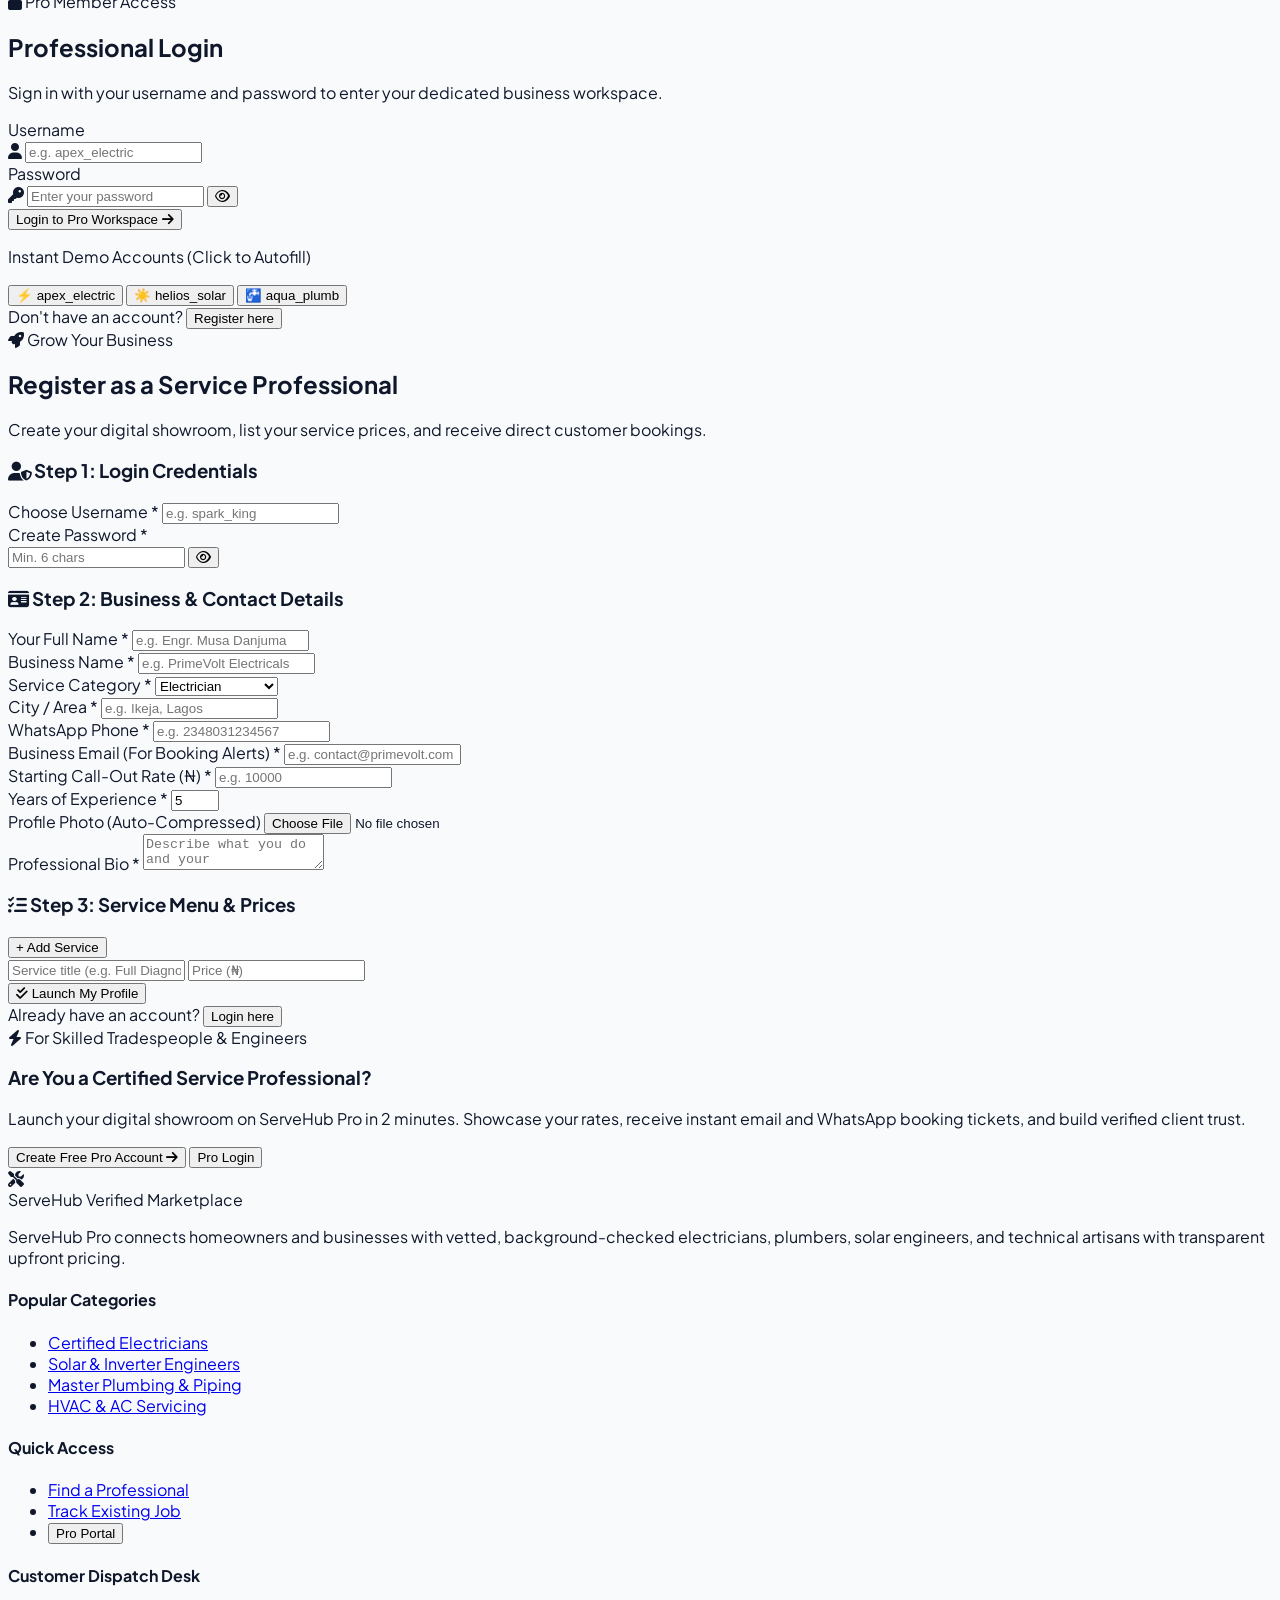
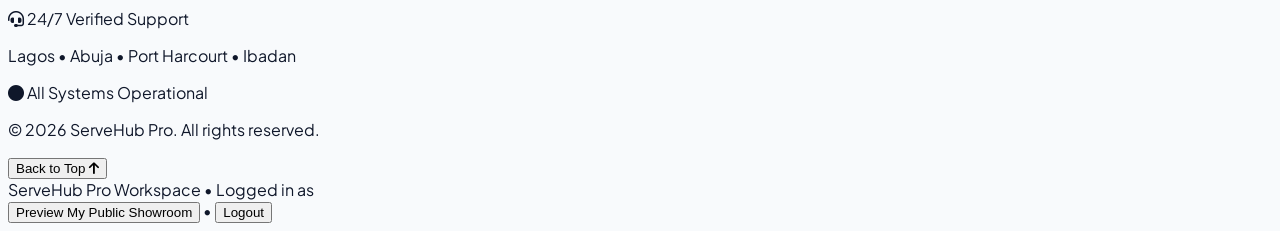
==== commit 688a7fae: "first cmapanotherradmiresniaasdfdsfsdfdfkkkkkaboostt" ====
--- a/index.html
+++ b/index.html
@@ -106,7 +106,7 @@
 
         <!-- Add this button inside #pro-desktop-nav and #pro-mobile-nav -->
 <button onclick="App.switchProWorkspaceTab('boost')" id="pnav-boost" class="px-4 py-2 rounded-lg text-xs font-extrabold transition-all text-slate-600 hover:text-slate-900">
-  <i class="fa-solid fa-bolt text-amber-500 mr-1.5"></i>Boost Profile
+  <i class="fa-solid fa-bolt text-amber-500 mr-1.5"></i>Profile Boost
 </button>
       </nav>
 
@@ -149,7 +149,7 @@
       </button>
       <!-- Add this button inside #pro-desktop-nav and #pro-mobile-nav -->
 <button onclick="App.switchProWorkspaceTab('boost')" id="pnav-boost" class="px-4 py-2 rounded-lg text-xs font-extrabold transition-all text-slate-600 hover:text-slate-900">
-  <i class="fa-solid fa-bolt text-amber-500 mr-1.5"></i>Boost Profile
+  <i class="fa-solid fa-bolt text-amber-500 mr-1.5"></i>Profile Boost
 </button>
     </div>
   </header>
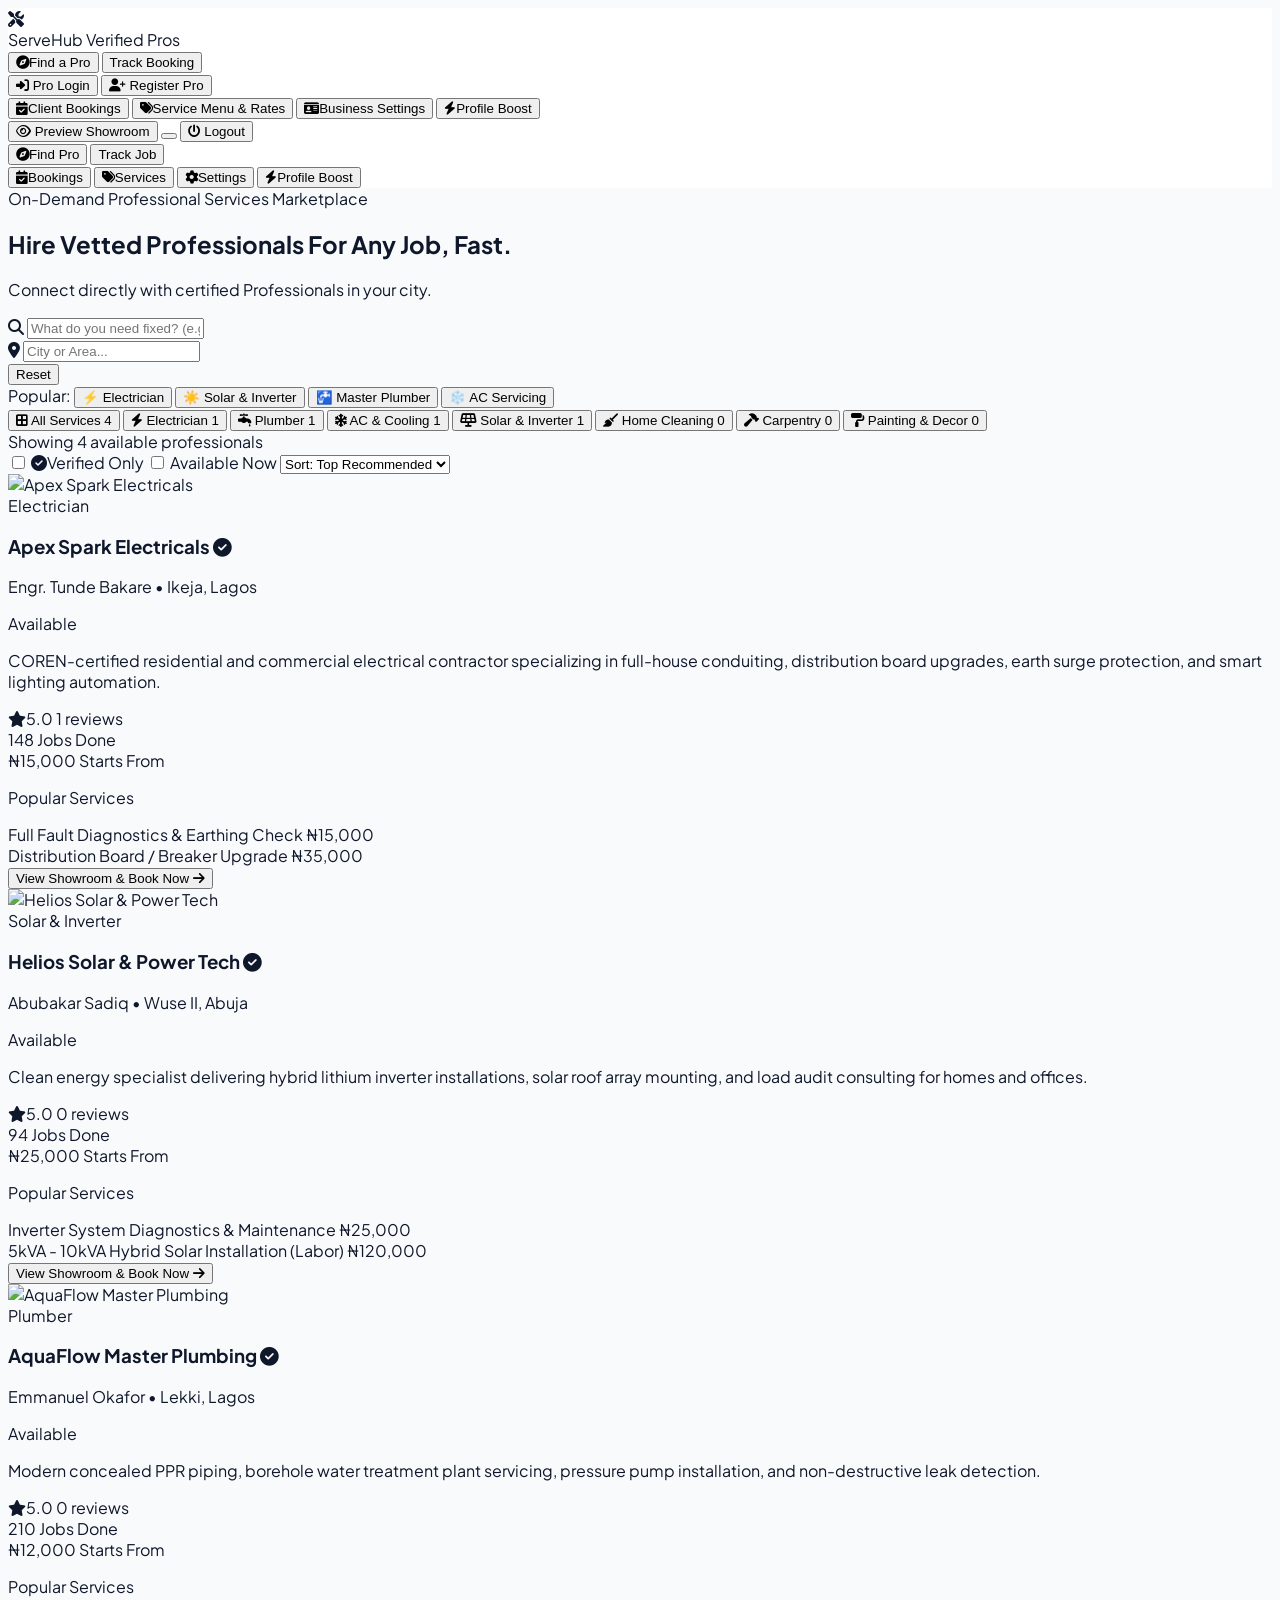
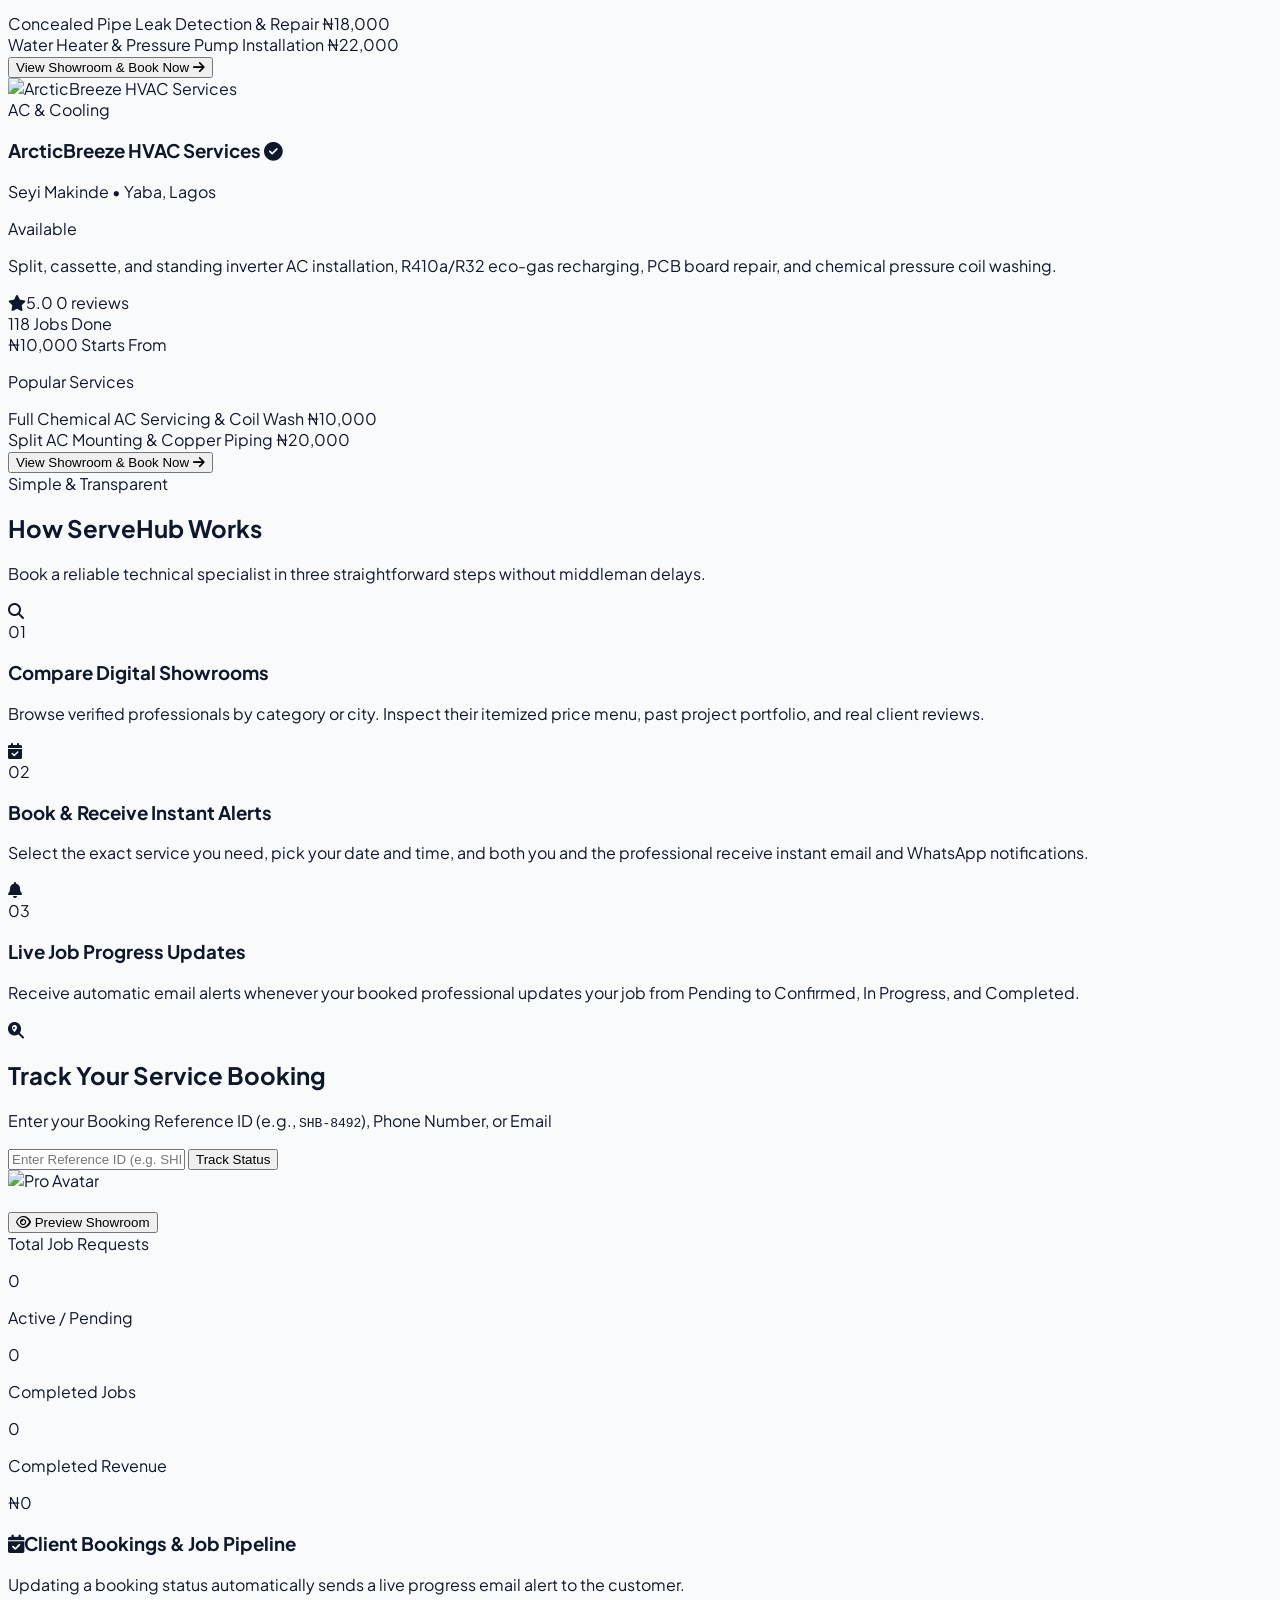
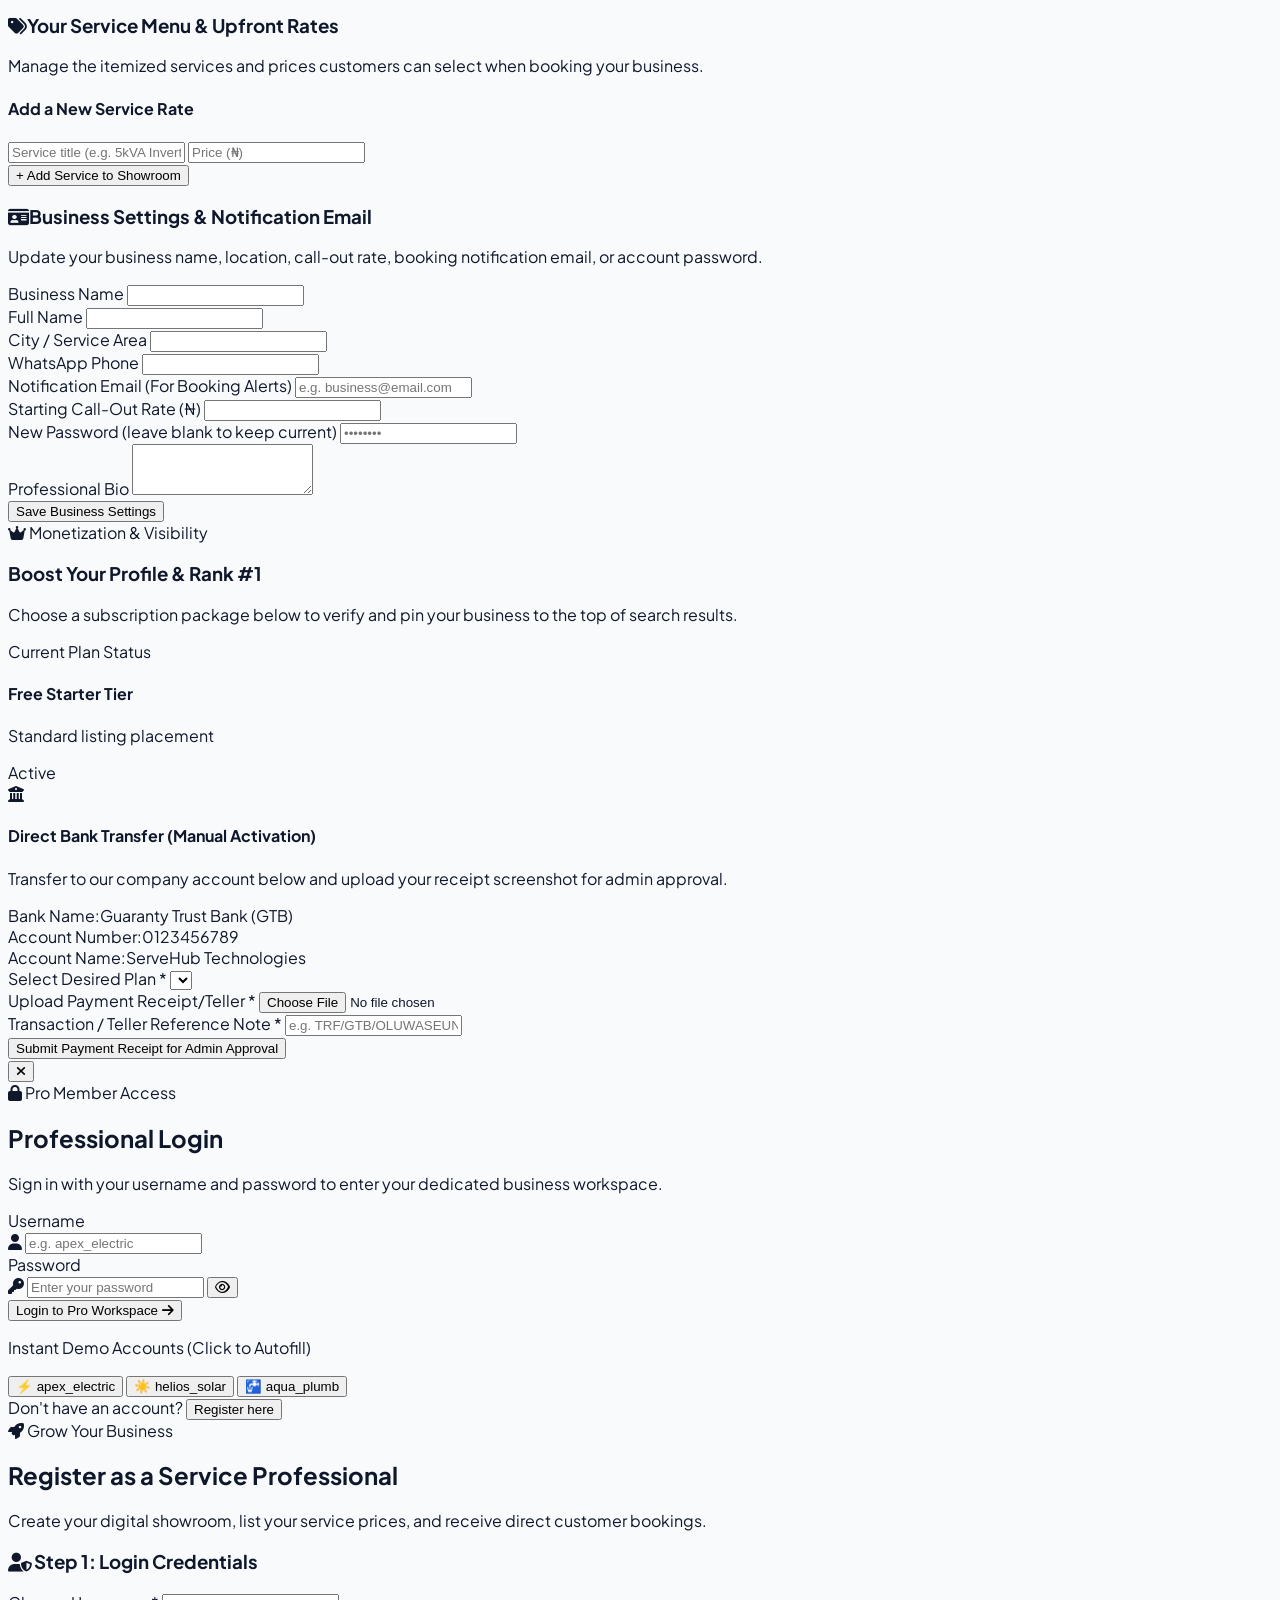
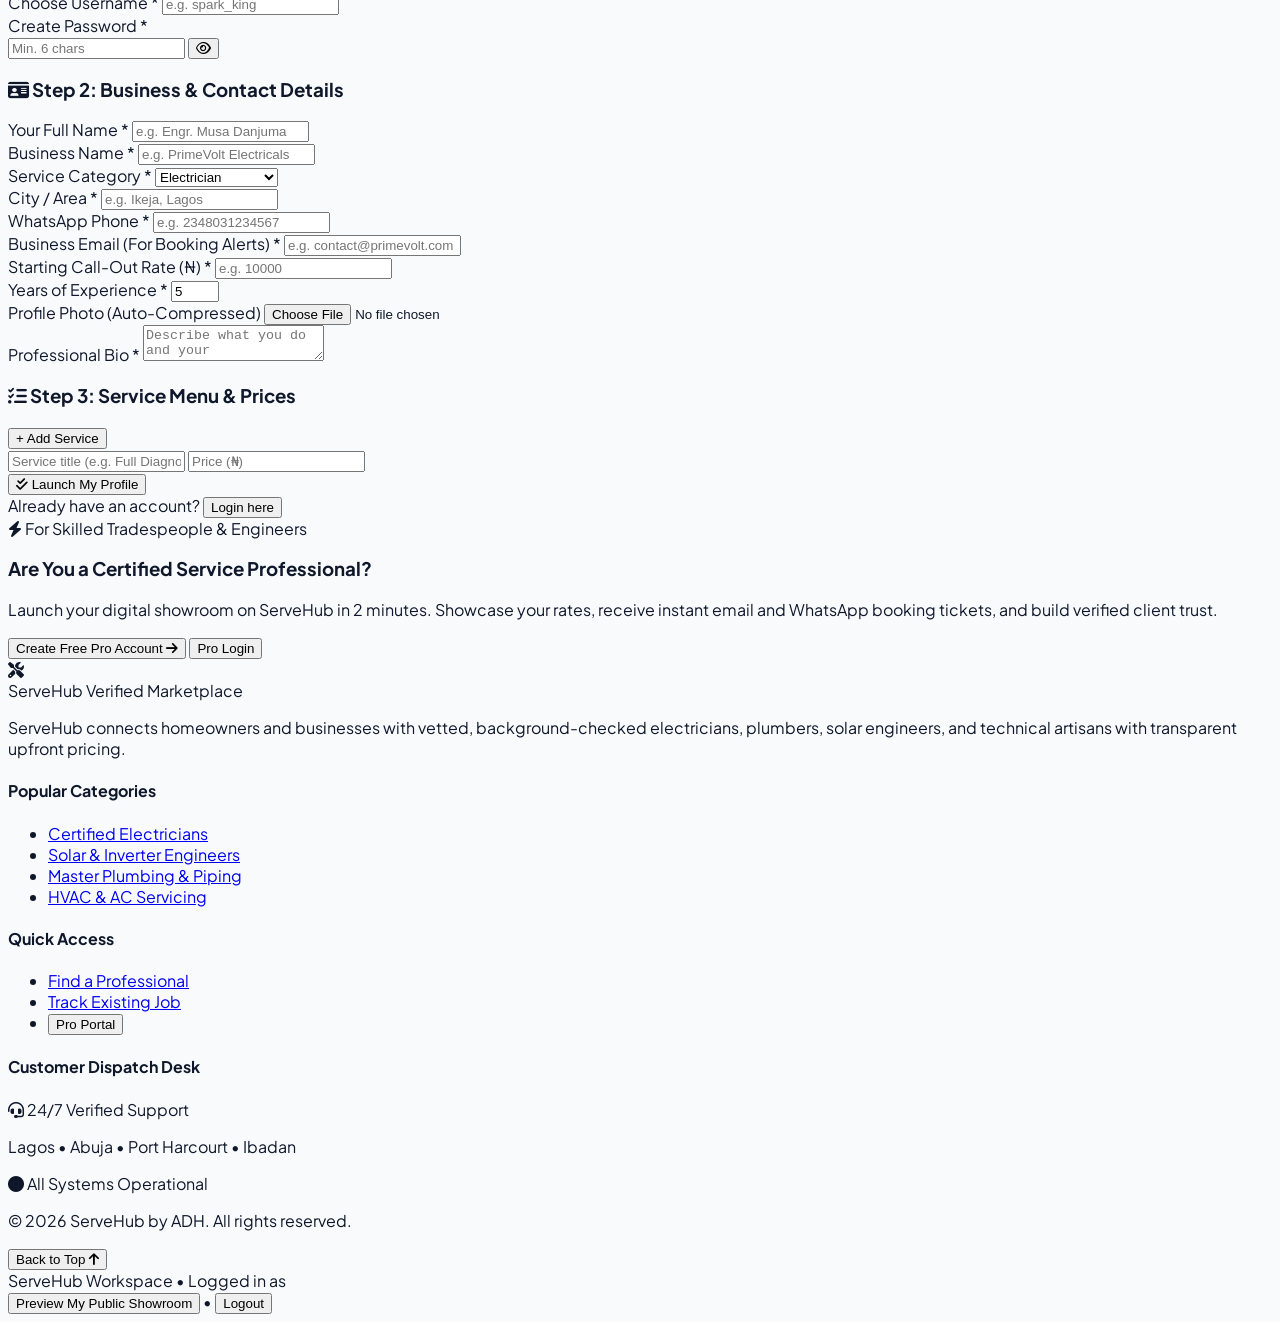
==== commit 6a7293ce: "first cmapanotherradmiresniaalatestemailladminnotnotitieditt" ====
--- a/index.html
+++ b/index.html
@@ -3,7 +3,7 @@
 <head>
   <meta charset="UTF-8" />
   <meta name="viewport" content="width=device-width, initial-scale=1.0" />
-  <title>ServeHub Pro — Find & Book Trusted Professionals</title>
+  <title>ServeHub — Find & Book Trusted Professionals</title>
   <!-- Tailwind CSS CDN -->
   <script src="https://cdn.tailwindcss.com"></script>
   <!-- Font Awesome Icons -->
@@ -32,21 +32,21 @@
   <div id="public-announcement-bar" class="bg-slate-950 text-slate-300 text-[11px] font-semibold border-b border-slate-800/80 no-print">
     <div class="max-w-7xl mx-auto px-4 sm:px-6 lg:px-8 h-9 flex items-center justify-between">
       <div class="flex items-center gap-4">
-        <span class="inline-flex items-center gap-1.5 text-emerald-400 font-bold">
+        <!-- <span class="inline-flex items-center gap-1.5 text-emerald-400 font-bold">
           <i class="fa-solid fa-shield-check"></i> 100% Vetted & ID-Verified Professionals
-        </span>
-        <span class="hidden md:inline-flex items-center gap-1.5 text-slate-400">
+        </span> -->
+        <!-- <span class="hidden md:inline-flex items-center gap-1.5 text-slate-400">
           <i class="fa-solid fa-bolt text-amber-400"></i> Same-Day Emergency Dispatch Available
-        </span>
+        </span> -->
       </div>
       <div class="flex items-center gap-4">
-        <a href="#tracker" onclick="App.switchTab('tracker'); return false;" class="hover:text-white transition">
+        <!-- <a href="#tracker" onclick="App.switchTab('tracker'); return false;" class="hover:text-white transition">
           <i class="fa-solid fa-location-crosshairs text-blue-400 mr-1"></i>Track Existing Job
-        </a>
-        <span class="text-slate-700">|</span>
+        </a> -->
+        <!-- <span class="text-slate-700">|</span>
         <button onclick="App.openAuthModal('login')" class="text-amber-400 hover:text-amber-300 font-bold transition bg-transparent border-0 cursor-pointer">
           Pro Portal &rarr;
-        </button>
+        </button> -->
       </div>
     </div>
   </div>
@@ -69,20 +69,20 @@
       </div>
 
       <!-- 1A. PUBLIC GUEST NAVIGATION -->
-      <nav id="public-desktop-nav" class="hidden md:flex items-center gap-1 bg-slate-100 p-1 rounded-xl border border-slate-200/60">
-        <button onclick="App.switchTab('marketplace')" id="nav-marketplace" class="nav-btn px-4 py-2 rounded-lg text-sm font-semibold transition-all bg-white text-blue-600 shadow-sm">
-          <i class="fa-solid fa-compass mr-1.5"></i>Find a Pro
-        </button>
-        <button onclick="App.switchTab('tracker')" id="nav-tracker" class="nav-btn px-4 py-2 rounded-lg text-sm font-semibold transition-all text-slate-600 hover:text-slate-900">
-          <i class="fa-solid fa-radar mr-1.5"></i>Track Booking
-        </button>
-      </nav>
+      <nav id="public-desktop-nav" class="!hidden md:flex items-center gap-1 bg-slate-100 p-1 rounded-xl border border-slate-200/60">
+  <button onclick="App.switchTab('marketplace')" id="nav-marketplace" class="nav-btn px-4 py-2 rounded-lg text-sm font-semibold transition-all bg-white text-blue-600 shadow-sm">
+    <i class="fa-solid fa-compass mr-1.5"></i>Find a Pro
+  </button>
+  <button onclick="App.switchTab('tracker')" id="nav-tracker" class="nav-btn px-4 py-2 rounded-lg text-sm font-semibold transition-all text-slate-600 hover:text-slate-900">
+    <i class="fa-solid fa-radar mr-1.5"></i>Track Booking
+  </button>
+</nav>
 
       <!-- 1B. PUBLIC GUEST CTA BUTTONS (TRIGGERS POPUP) -->
       <div id="public-header-actions" class="flex items-center gap-2.5">
-        <!-- <button onclick="App.openAuthModal('login')" class="inline-flex items-center gap-2 px-4 py-2 rounded-xl text-xs font-extrabold bg-blue-600 text-white hover:bg-blue-700 transition shadow-sm">
+        <button onclick="App.openAuthModal('login')" class="inline-flex items-center gap-2 px-4 py-2 rounded-xl text-xs font-extrabold bg-blue-600 text-white hover:bg-blue-700 transition shadow-sm">
           <i class="fa-solid fa-right-to-bracket"></i> Pro Login
-        </button> -->
+        </button>
         <button onclick="App.openAuthModal('register')" class="hidden sm:inline-flex items-center gap-2 px-4 py-2 rounded-xl text-xs font-extrabold bg-slate-900 text-white hover:bg-slate-800 transition shadow-sm">
           <i class="fa-solid fa-user-plus"></i> Register Pro
         </button>
@@ -131,9 +131,9 @@
       <button onclick="App.switchTab('tracker')" id="mnav-tracker" class="flex-1 py-1.5 text-xs font-bold text-slate-500">
         <i class="fa-solid fa-radar mr-1"></i>Track Job
       </button>
-      <button onclick="App.openAuthModal('login')" class="flex-1 py-1.5 text-xs font-bold text-slate-500">
+      <!-- <button onclick="App.openAuthModal('login')" class="flex-1 py-1.5 text-xs font-bold text-slate-500">
         <i class="fa-solid fa-right-to-bracket mr-1"></i>Pro Portal
-      </button>
+      </button> -->
     </div>
 
     <!-- Mobile Navigation Bar: Logged-In Pro Mode -->
@@ -174,8 +174,7 @@
             Hire Vetted <span class="text-transparent bg-clip-text bg-gradient-to-r from-blue-400 via-cyan-300 to-emerald-300">Professionals</span> For Any Job, Fast.
           </h1>
           <p class="mt-4 text-slate-300 text-sm sm:text-base max-w-2xl mx-auto leading-relaxed">
-            Connect directly with certified electricians, master plumbers, solar engineers, and HVAC specialists. View upfront service menus, compare ratings, and book in under 60 seconds.
-          </p>
+            Connect directly with certified Professionals in your city.
 
           <!-- Search & Location Filter Bar -->
           <div class="mt-8 bg-white p-2.5 rounded-2xl shadow-2xl shadow-blue-950/50 max-w-2xl mx-auto flex flex-col sm:flex-row gap-2 border border-white/20">
@@ -216,40 +215,40 @@
           <!-- Hero Trust Metrics Strip -->
           <div class="mt-10 pt-8 border-t border-slate-800/80 grid grid-cols-2 sm:grid-cols-4 gap-4 text-left max-w-2xl mx-auto">
             <div class="flex items-center gap-3">
-              <div class="w-10 h-10 rounded-xl bg-blue-500/10 border border-blue-500/20 flex items-center justify-center text-blue-400 shrink-0">
+              <!-- <div class="w-10 h-10 rounded-xl bg-blue-500/10 border border-blue-500/20 flex items-center justify-center text-blue-400 shrink-0">
                 <i class="fa-solid fa-user-check"></i>
               </div>
               <div>
                 <p class="text-sm font-extrabold text-white">Verified Pros</p>
                 <p class="text-[11px] text-slate-400">ID & Skill Checked</p>
-              </div>
+              </div> -->
             </div>
             <div class="flex items-center gap-3">
-              <div class="w-10 h-10 rounded-xl bg-emerald-500/10 border border-emerald-500/20 flex items-center justify-center text-emerald-400 shrink-0">
+              <!-- <div class="w-10 h-10 rounded-xl bg-emerald-500/10 border border-emerald-500/20 flex items-center justify-center text-emerald-400 shrink-0">
                 <i class="fa-solid fa-tags"></i>
               </div>
               <div>
                 <p class="text-sm font-extrabold text-white">Upfront Rates</p>
                 <p class="text-[11px] text-slate-400">No Hidden Charges</p>
-              </div>
+              </div> -->
             </div>
             <div class="flex items-center gap-3">
-              <div class="w-10 h-10 rounded-xl bg-amber-500/10 border border-amber-500/20 flex items-center justify-center text-amber-400 shrink-0">
+              <!-- <div class="w-10 h-10 rounded-xl bg-amber-500/10 border border-amber-500/20 flex items-center justify-center text-amber-400 shrink-0">
                 <i class="fa-solid fa-envelope-circle-check text-lg"></i>
               </div>
               <div>
                 <p class="text-sm font-extrabold text-white">Email & WA Alerts</p>
                 <p class="text-[11px] text-slate-400">Live Status Sync</p>
-              </div>
+              </div> -->
             </div>
             <div class="flex items-center gap-3">
-              <div class="w-10 h-10 rounded-xl bg-purple-500/10 border border-purple-500/20 flex items-center justify-center text-purple-400 shrink-0">
+              <!-- <div class="w-10 h-10 rounded-xl bg-purple-500/10 border border-purple-500/20 flex items-center justify-center text-purple-400 shrink-0">
                 <i class="fa-solid fa-star"></i>
-              </div>
-              <div>
+              </div> -->
+              <!-- <div>
                 <p class="text-sm font-extrabold text-white">4.9/5 Rating</p>
                 <p class="text-[11px] text-slate-400">Client Reviewed</p>
-              </div>
+              </div> -->
             </div>
           </div>
         </div>
@@ -294,7 +293,7 @@
       <div class="max-w-7xl mx-auto px-4 sm:px-6 lg:px-8">
         <div class="text-center max-w-2xl mx-auto mb-12">
           <span class="px-3 py-1 rounded-full bg-blue-50 text-blue-600 text-xs font-extrabold uppercase tracking-wider">Simple & Transparent</span>
-          <h2 class="text-2xl sm:text-3xl font-extrabold text-slate-900 mt-2">How ServeHub Pro Works</h2>
+          <h2 class="text-2xl sm:text-3xl font-extrabold text-slate-900 mt-2">How ServeHub Works</h2>
           <p class="text-xs sm:text-sm text-slate-500 mt-2">Book a reliable technical specialist in three straightforward steps without middleman delays.</p>
         </div>
 
@@ -531,7 +530,7 @@
     <div class="p-4 rounded-2xl bg-white border border-slate-200 text-xs space-y-1.5 mb-4">
       <div class="flex justify-between"><span class="text-slate-500">Bank Name:</span><span id="ui-bank-name" class="font-bold text-slate-900">Guaranty Trust Bank (GTB)</span></div>
       <div class="flex justify-between"><span class="text-slate-500">Account Number:</span><span id="ui-bank-num" class="font-extrabold text-blue-600 font-mono text-sm">0123456789</span></div>
-      <div class="flex justify-between"><span class="text-slate-500">Account Name:</span><span id="ui-bank-holder" class="font-bold text-slate-900">ServeHub Pro Technologies</span></div>
+      <div class="flex justify-between"><span class="text-slate-500">Account Name:</span><span id="ui-bank-holder" class="font-bold text-slate-900">ServeHub Technologies</span></div>
     </div>
 
     <form onsubmit="App.submitManualPaymentReceipt(event)" class="space-y-3">
@@ -788,7 +787,7 @@
             Are You a Certified Service Professional?
           </h3>
           <p class="text-xs sm:text-sm text-blue-100 mt-2 leading-relaxed">
-            Launch your digital showroom on ServeHub Pro in 2 minutes. Showcase your rates, receive instant email and WhatsApp booking tickets, and build verified client trust.
+            Launch your digital showroom on ServeHub in 2 minutes. Showcase your rates, receive instant email and WhatsApp booking tickets, and build verified client trust.
           </p>
         </div>
         <div class="flex flex-wrap items-center gap-3 shrink-0">
@@ -815,7 +814,7 @@
             </div>
           </div>
           <p class="text-xs text-slate-400 leading-relaxed pr-4">
-            ServeHub Pro connects homeowners and businesses with vetted, background-checked electricians, plumbers, solar engineers, and technical artisans with transparent upfront pricing.
+            ServeHub connects homeowners and businesses with vetted, background-checked electricians, plumbers, solar engineers, and technical artisans with transparent upfront pricing.
           </p>
         </div>
 
@@ -853,7 +852,7 @@
       </div>
 
       <div class="pt-8 flex flex-col sm:flex-row items-center justify-between gap-4 text-xs text-slate-500">
-        <p class="font-semibold">&copy; 2026 <span class="text-slate-300 font-bold">ServeHub Pro</span>. All rights reserved.</p>
+        <p class="font-semibold">&copy; 2026 <span class="text-slate-300 font-bold">ServeHub by ADH</span>. All rights reserved.</p>
         <button onclick="window.scrollTo({top: 0, behavior: 'smooth'})" class="px-3 py-1.5 rounded-lg bg-slate-900 hover:bg-slate-800 text-slate-300 border border-slate-800 transition">
           Back to Top <i class="fa-solid fa-arrow-up ml-1"></i>
         </button>
@@ -865,7 +864,7 @@
   <footer id="pro-workspace-footer" class="hidden bg-white border-t border-slate-200 py-5 mt-auto no-print">
     <div class="max-w-7xl mx-auto px-4 sm:px-6 lg:px-8 flex flex-col sm:flex-row items-center justify-between gap-3 text-xs text-slate-500 font-semibold">
       <div>
-        <span class="text-slate-900 font-extrabold">ServeHub Pro Workspace</span> &bull; Logged in as <span id="footer-pro-username" class="text-blue-600 font-bold"></span>
+        <span class="text-slate-900 font-extrabold">ServeHub Workspace</span> &bull; Logged in as <span id="footer-pro-username" class="text-blue-600 font-bold"></span>
       </div>
       <div class="flex items-center gap-4">
         <button onclick="App.previewMyShowroom()" class="hover:text-blue-600">Preview My Public Showroom</button>
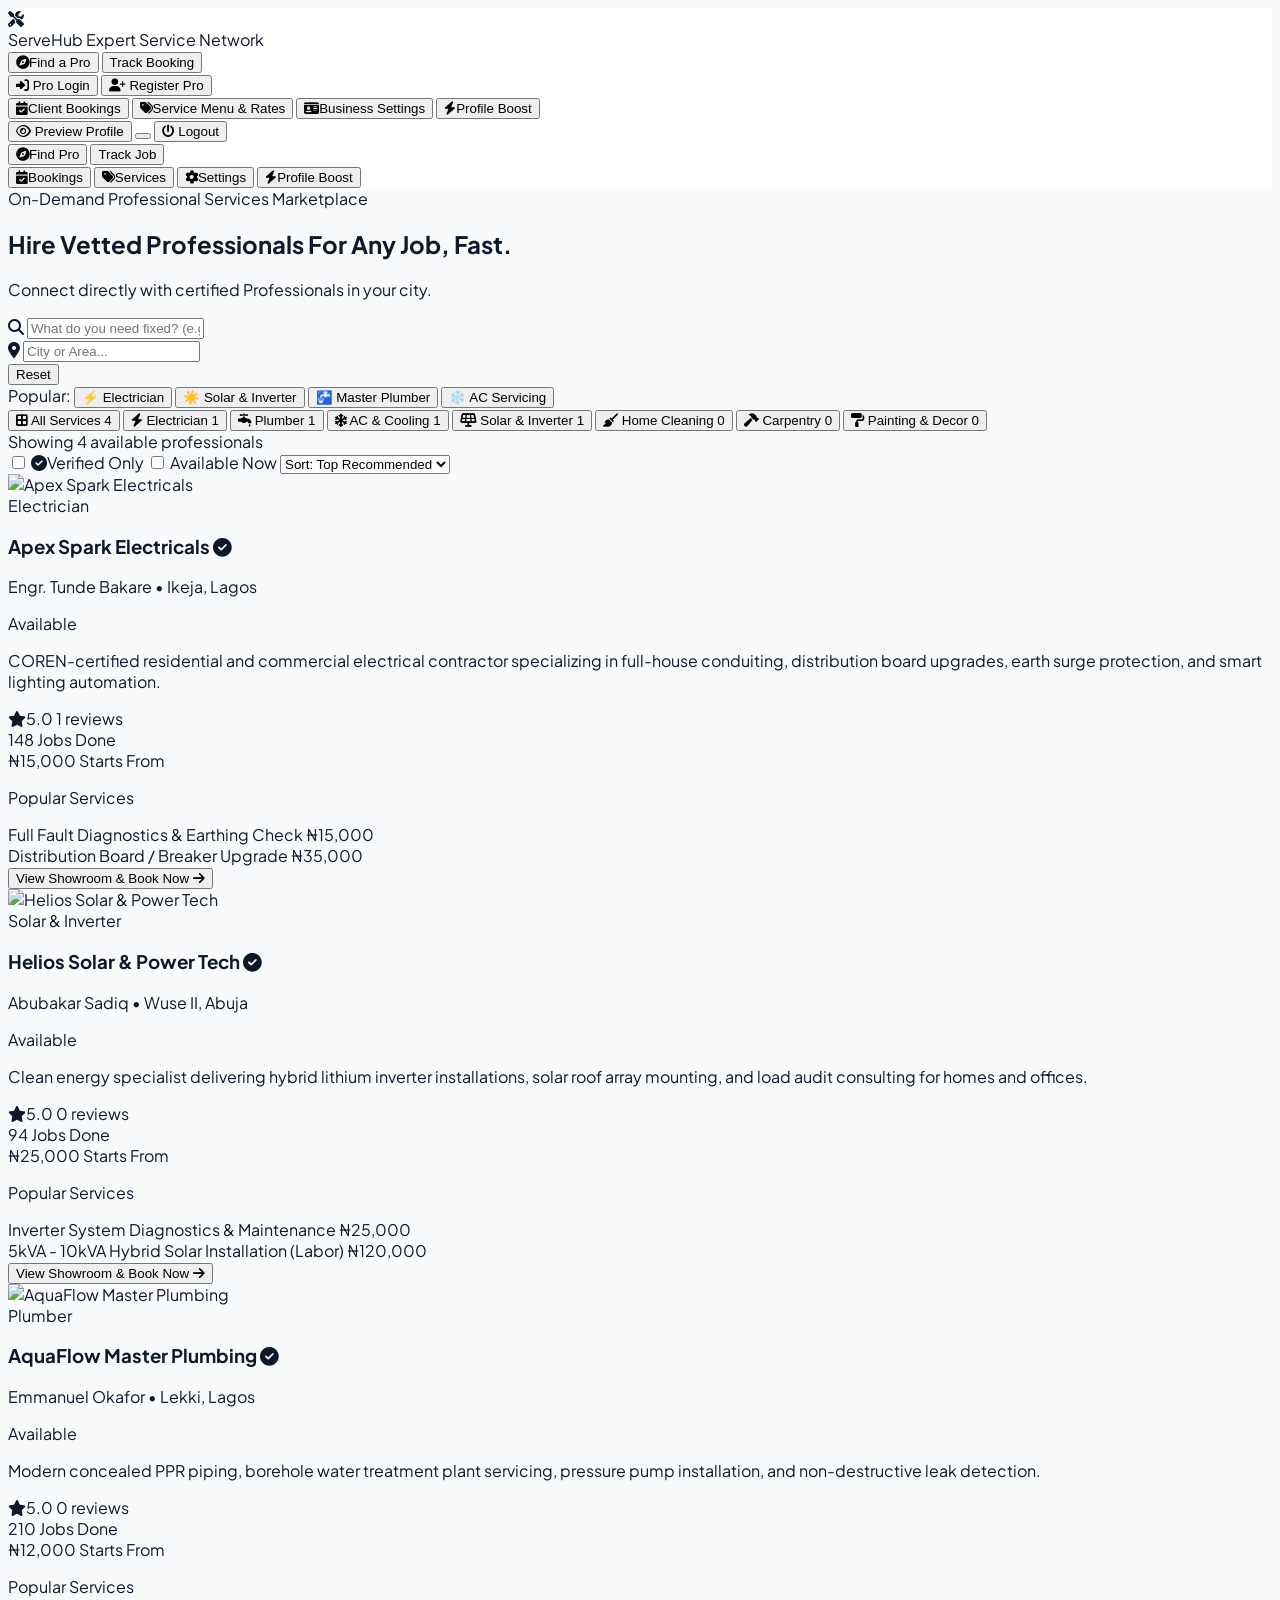
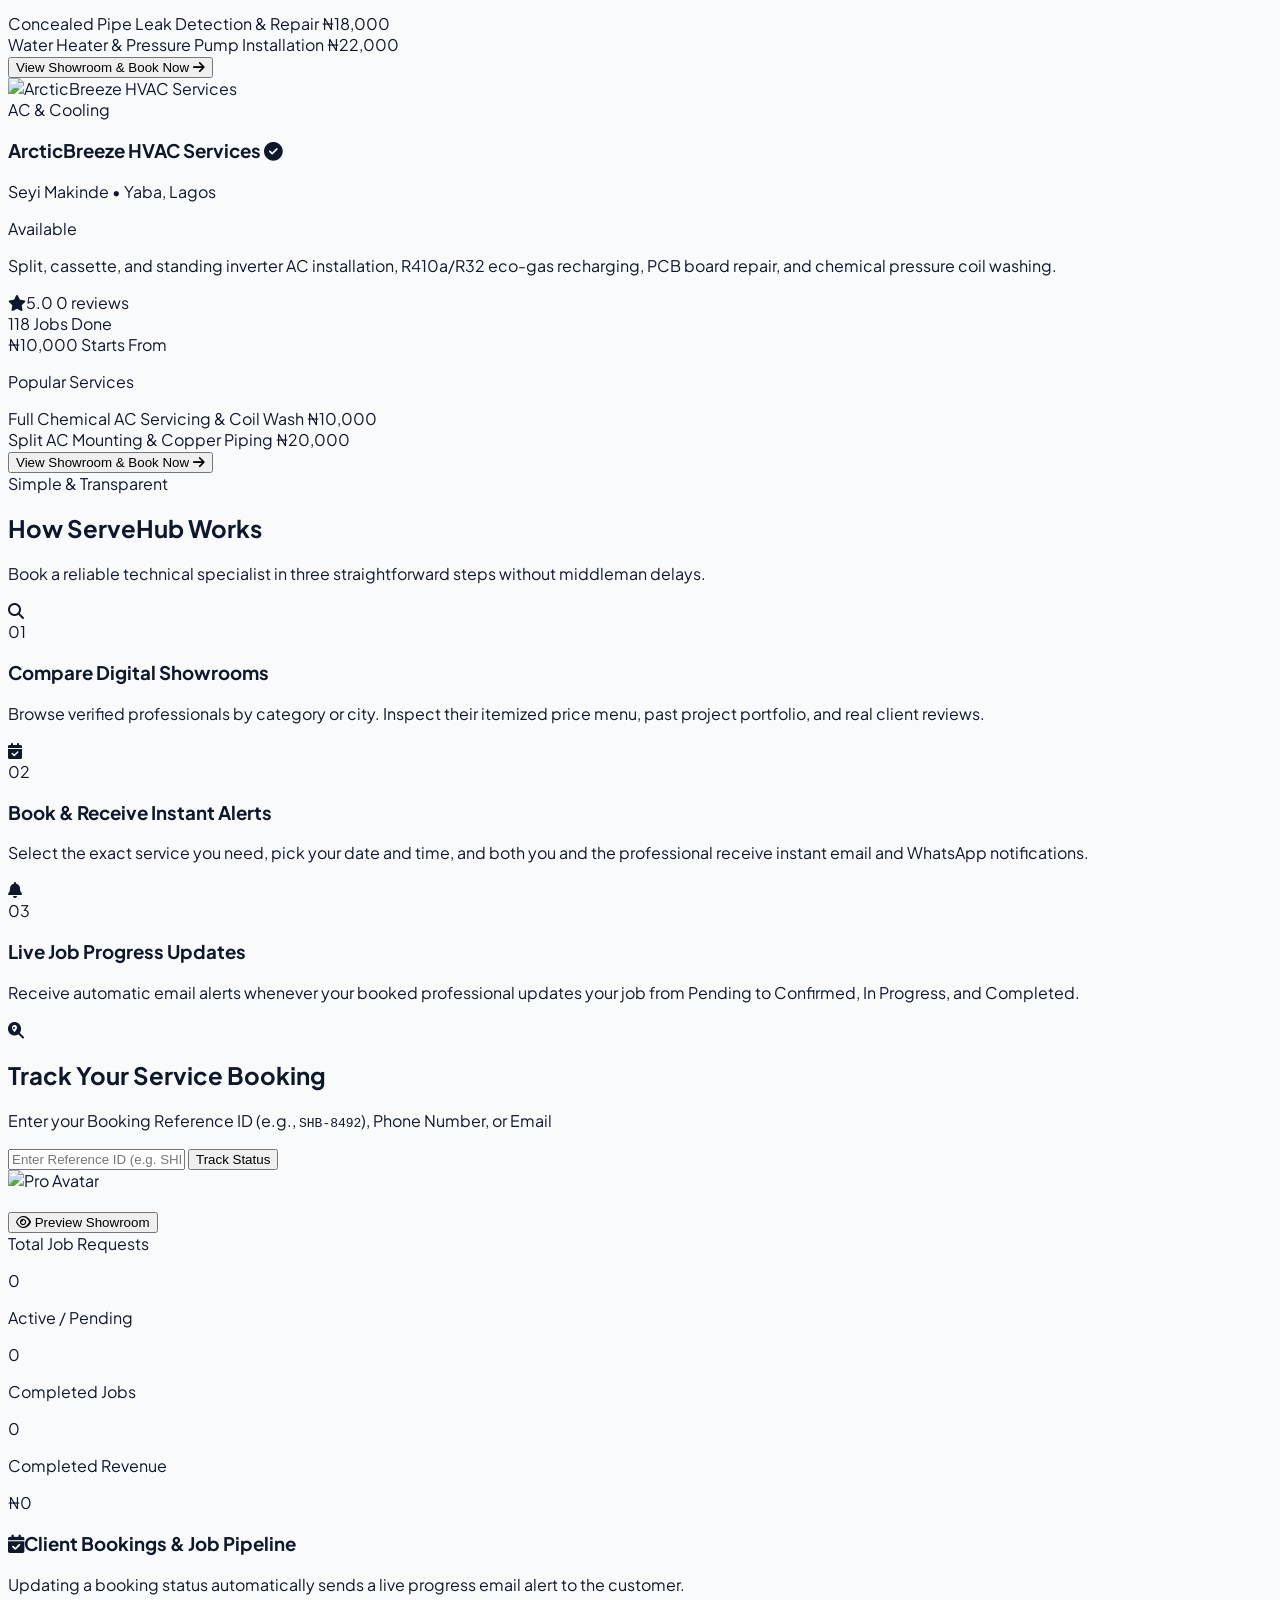
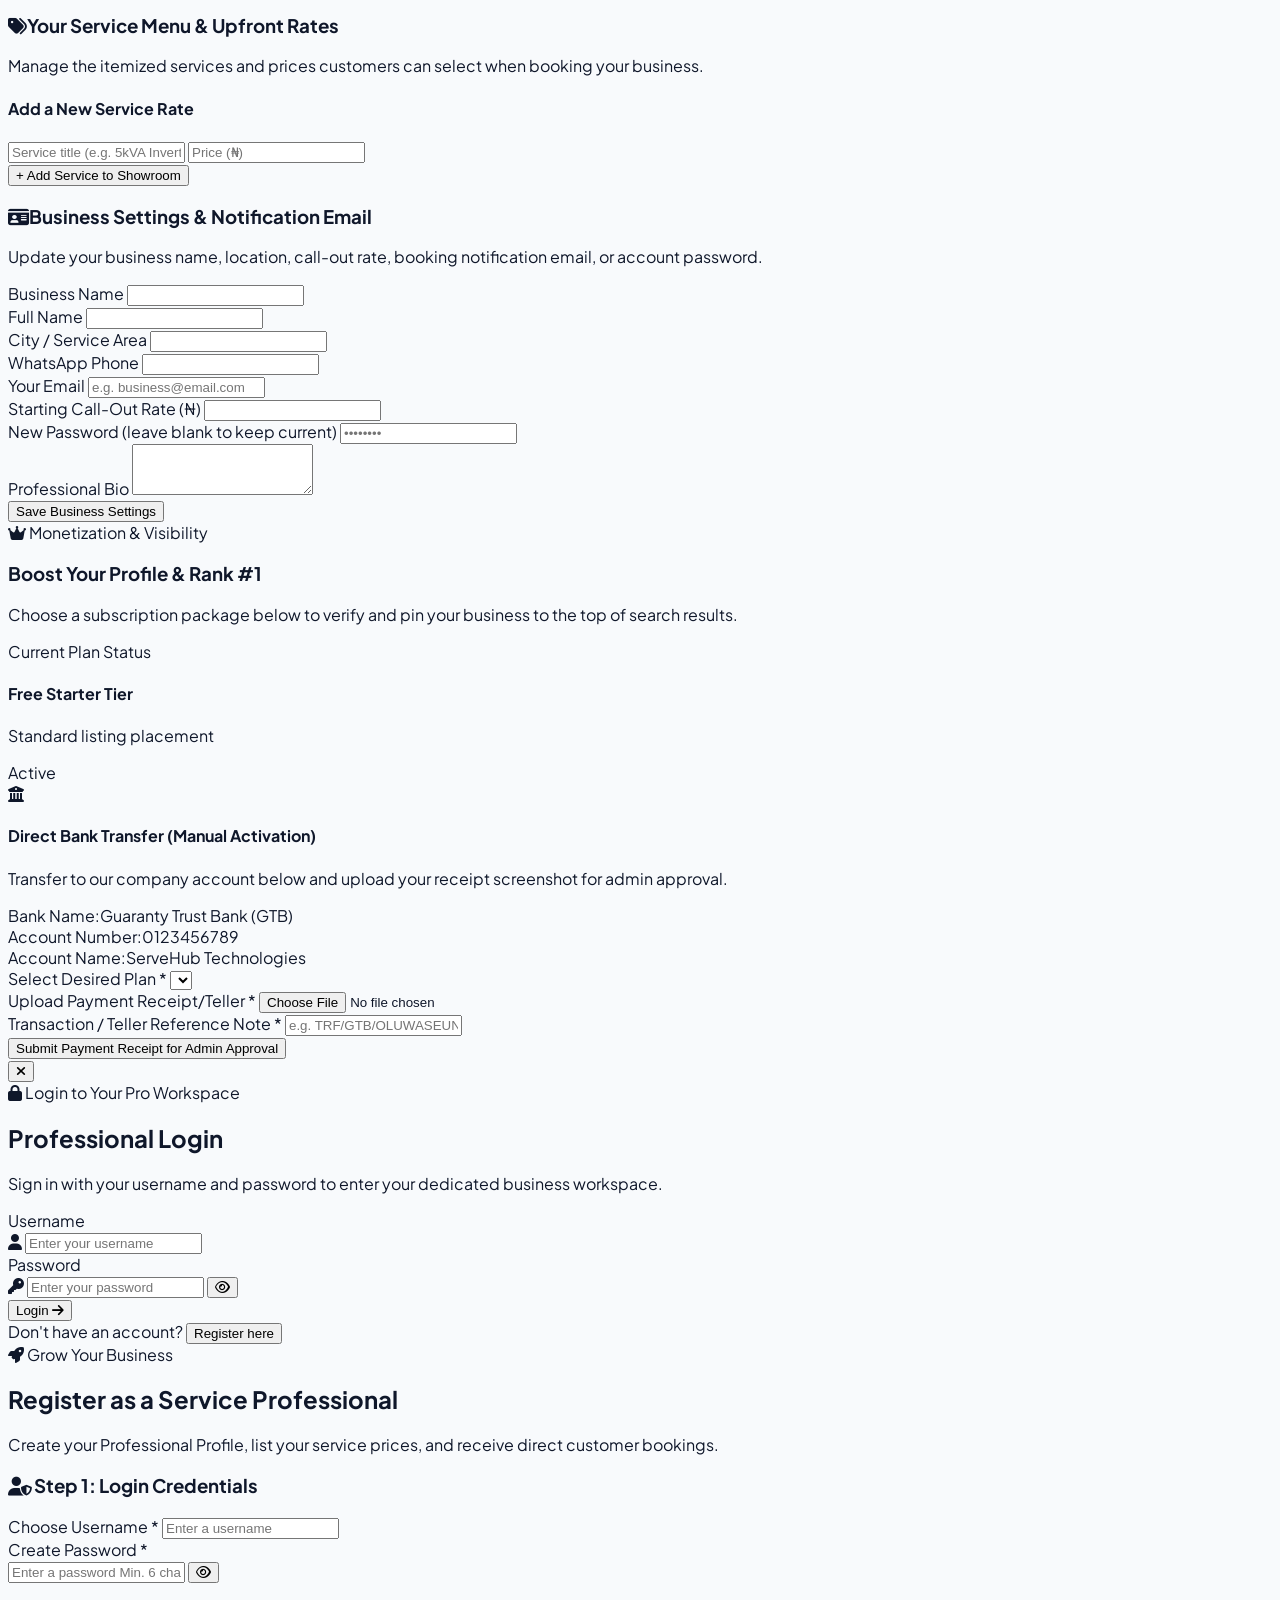
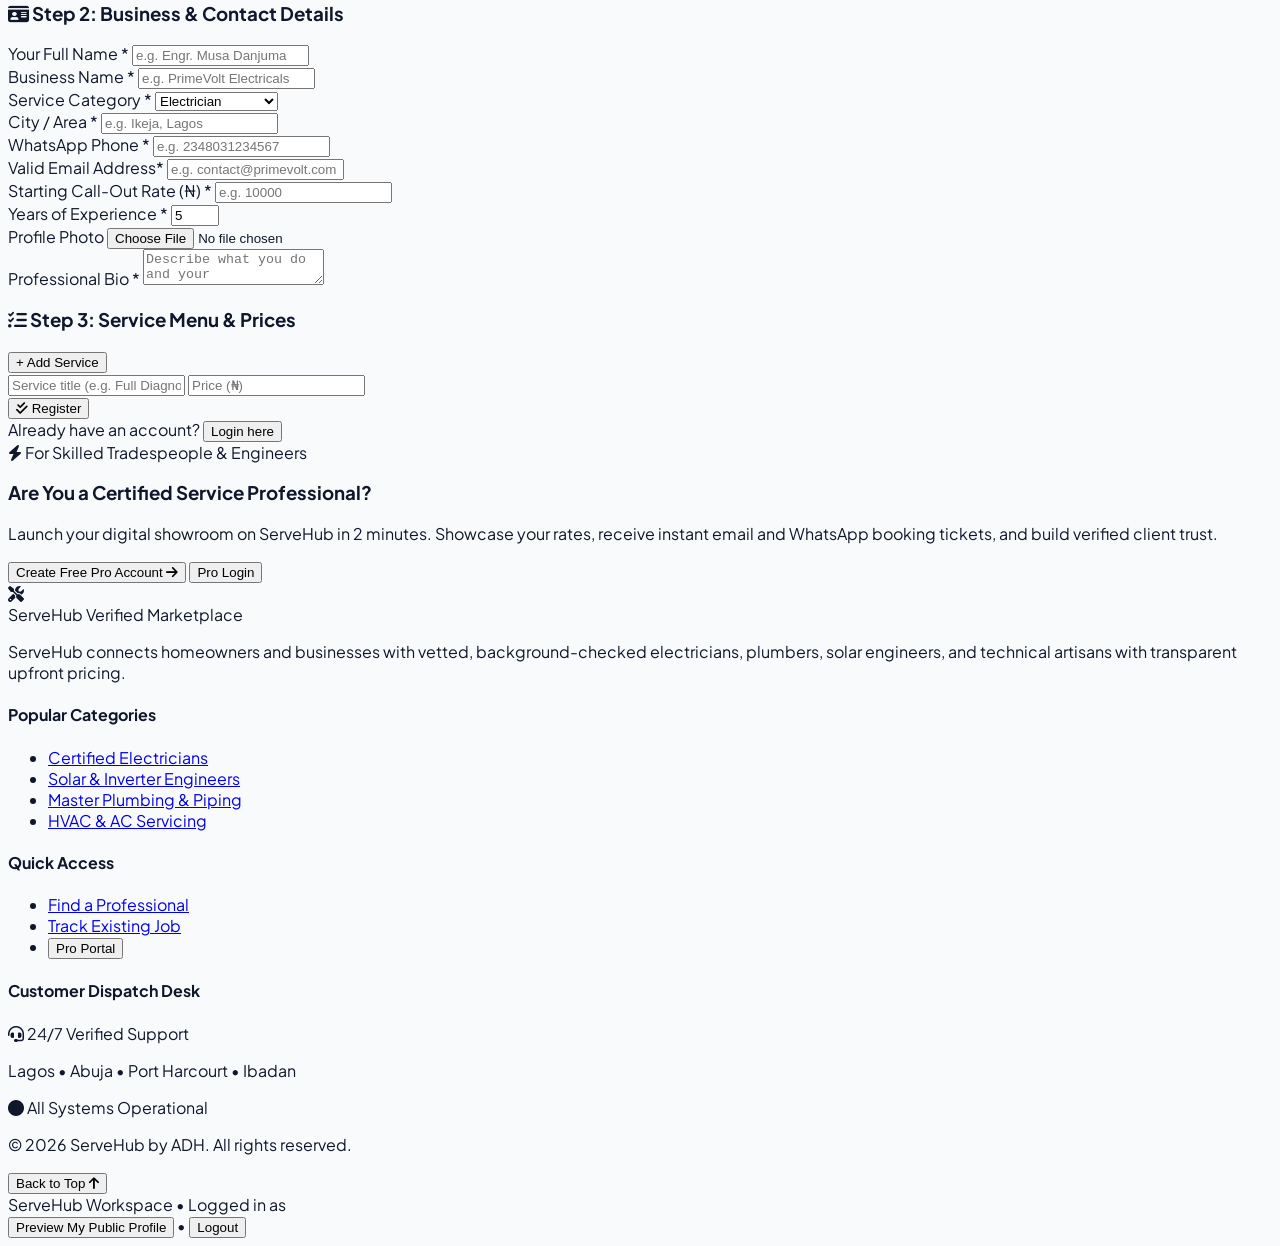
==== commit 09710ae5: "first cmapanotherradmiresniaalatestemailladminnotnotitieditalmostt" ====
--- a/index.html
+++ b/index.html
@@ -64,7 +64,7 @@
         </div>
         <div>
           <span class="font-extrabold text-xl tracking-tight text-slate-900">Serve<span class="text-blue-600">Hub</span></span>
-          <span id="brand-subtitle-badge" class="block text-[10px] font-bold uppercase tracking-widest text-slate-400 -mt-1">Verified Pros</span>
+          <span id="brand-subtitle-badge" class="block text-[10px] font-bold uppercase tracking-widest text-slate-400 -mt-1"></span>
         </div>
       </div>
 
@@ -113,7 +113,7 @@
       <!-- 1D. LOGGED-IN PROFESSIONAL ACTIONS -->
       <div id="pro-header-actions" class="hidden items-center gap-2.5">
         <button onclick="App.previewMyShowroom()" class="hidden sm:inline-flex items-center gap-1.5 px-3.5 py-2 rounded-xl text-xs font-bold bg-slate-100 hover:bg-slate-200 text-slate-800 transition">
-          <i class="fa-regular fa-eye text-blue-600"></i> Preview Showroom
+          <i class="fa-regular fa-eye text-blue-600"></i> Preview Profile
         </button>
         <button id="header-availability-btn" onclick="App.toggleProAvailability()" class="px-3.5 py-2 rounded-xl text-xs font-extrabold transition"></button>
         <button onclick="App.handleProLogout()" class="inline-flex items-center gap-1.5 px-3.5 py-2 rounded-xl text-xs font-extrabold bg-rose-600 hover:bg-rose-700 text-white transition shadow-sm">
@@ -469,7 +469,7 @@
                 <input id="edit-pro-phone" type="tel" required class="w-full px-3.5 py-2.5 rounded-xl border border-slate-300 text-xs font-semibold" />
               </div>
               <div>
-                <label class="block text-xs font-bold text-slate-700 mb-1">Notification Email (For Booking Alerts)</label>
+                <label class="block text-xs font-bold text-slate-700 mb-1">Your Email</label>
                 <input id="edit-pro-email" type="email" required placeholder="e.g. business@email.com" class="w-full px-3.5 py-2.5 rounded-xl border border-slate-300 text-xs font-semibold" />
               </div>
               <div>
@@ -572,7 +572,7 @@
       <!-- 5A. POPUP LOGIN FORM -->
       <div id="auth-modal-login" class="p-6 sm:p-10">
         <div class="inline-flex items-center gap-2 px-3 py-1 rounded-full bg-blue-50 text-blue-700 text-xs font-bold mb-3">
-          <i class="fa-solid fa-lock"></i> Pro Member Access
+          <i class="fa-solid fa-lock"></i> Login to Your Pro Workspace
         </div>
         <h2 class="text-2xl font-extrabold text-slate-900">Professional Login</h2>
         <p class="text-xs text-slate-500 mt-1">Sign in with your username and password to enter your dedicated business workspace.</p>
@@ -586,7 +586,7 @@
                 id="pro-login-username"
                 type="text"
                 required
-                placeholder="e.g. apex_electric"
+                placeholder="Enter your username"
                 class="w-full pl-10 pr-4 py-2.5 rounded-xl border border-slate-300 text-sm font-semibold focus:outline-none focus:border-blue-600"
               />
             </div>
@@ -610,12 +610,12 @@
           </div>
 
           <button type="submit" class="w-full py-3 rounded-xl bg-slate-900 hover:bg-blue-600 text-white font-bold text-sm transition shadow-md">
-            Login to Pro Workspace <i class="fa-solid fa-arrow-right ml-1.5"></i>
+            Login <i class="fa-solid fa-arrow-right ml-1.5"></i>
           </button>
         </form>
 
         <!-- Instant Demo Accounts -->
-        <div class="mt-6 pt-5 border-t border-slate-100">
+        <!-- <div class="mt-6 pt-5 border-t border-slate-100">
           <p class="text-[11px] font-bold uppercase tracking-wider text-slate-400 mb-2">Instant Demo Accounts (Click to Autofill)</p>
           <div class="flex flex-wrap gap-2">
             <button onclick="App.fillDemoPro('apex_electric', 'password123')" class="text-xs px-3 py-1.5 rounded-lg bg-slate-100 hover:bg-blue-50 text-slate-700 font-semibold transition">
@@ -628,7 +628,7 @@
               🚰 aqua_plumb
             </button>
           </div>
-        </div>
+        </div> -->
 
         <!-- Switch to Register Link -->
         <div class="mt-6 text-center text-xs font-semibold text-slate-600">
@@ -643,7 +643,7 @@
           <i class="fa-solid fa-rocket"></i> Grow Your Business
         </div>
         <h2 class="text-2xl font-extrabold text-slate-900">Register as a Service Professional</h2>
-        <p class="text-xs text-slate-500 mt-1">Create your digital showroom, list your service prices, and receive direct customer bookings.</p>
+        <p class="text-xs text-slate-500 mt-1">Create your Professional Profile, list your service prices, and receive direct customer bookings.</p>
 
         <form id="pro-register-form" onsubmit="App.handleProRegistration(event)" class="mt-6 space-y-5">
           <!-- Step 1: Credentials -->
@@ -654,12 +654,12 @@
             <div class="grid grid-cols-1 sm:grid-cols-2 gap-4">
               <div>
                 <label class="block text-xs font-bold text-slate-700 mb-1">Choose Username *</label>
-                <input id="reg-username" type="text" required placeholder="e.g. spark_king" class="w-full px-3.5 py-2.5 rounded-xl border border-slate-300 text-sm font-semibold bg-white" />
+                <input id="reg-username" type="text" required placeholder="Enter a username" class="w-full px-3.5 py-2.5 rounded-xl border border-slate-300 text-sm font-semibold bg-white" />
               </div>
               <div>
                 <label class="block text-xs font-bold text-slate-700 mb-1">Create Password *</label>
                 <div class="relative">
-                  <input id="reg-password" type="password" required minlength="6" placeholder="Min. 6 chars" class="w-full px-3.5 py-2.5 rounded-xl border border-slate-300 text-sm font-semibold bg-white" />
+                  <input id="reg-password" type="password" required minlength="6" placeholder="Enter a password Min. 6 chars" class="w-full px-3.5 py-2.5 rounded-xl border border-slate-300 text-sm font-semibold bg-white" />
                   <button type="button" onclick="App.togglePasswordVisibility('reg-password')" class="absolute right-3 top-2.5 text-slate-400">
                     <i class="fa-regular fa-eye"></i>
                   </button>
@@ -695,7 +695,7 @@
                 <input id="reg-phone" type="tel" required placeholder="e.g. 2348031234567" class="w-full px-3.5 py-2.5 rounded-xl border border-slate-300 text-sm bg-white" />
               </div>
               <div>
-                <label class="block text-xs font-bold text-slate-700 mb-1">Business Email (For Booking Alerts) *</label>
+                <label class="block text-xs font-bold text-slate-700 mb-1">Valid Email Address*</label>
                 <input id="reg-email" type="email" required placeholder="e.g. contact@primevolt.com" class="w-full px-3.5 py-2.5 rounded-xl border border-slate-300 text-sm bg-white" />
               </div>
               <div>
@@ -707,7 +707,7 @@
                 <input id="reg-exp" type="number" required min="1" max="50" value="5" class="w-full px-3.5 py-2.5 rounded-xl border border-slate-300 text-sm bg-white" />
               </div>
               <div class="sm:col-span-2">
-                <label class="block text-xs font-bold text-slate-700 mb-1">Profile Photo (Auto-Compressed)</label>
+                <label class="block text-xs font-bold text-slate-700 mb-1">Profile Photo</label>
                 <input id="reg-avatar" type="file" accept="image/*" class="w-full text-xs text-slate-600 file:mr-2 file:py-1.5 file:px-2 file:rounded-lg file:border-0 file:text-xs file:font-bold file:bg-blue-50 file:text-blue-700" />
               </div>
             </div>
@@ -737,7 +737,7 @@
           </div>
 
           <button type="submit" class="w-full py-3.5 rounded-xl bg-blue-600 hover:bg-blue-700 text-white font-extrabold text-sm transition shadow-lg shadow-blue-600/20">
-            <i class="fa-solid fa-check-double mr-1.5"></i> Launch My Profile
+            <i class="fa-solid fa-check-double mr-1.5"></i> Register
           </button>
         </form>
 
@@ -867,7 +867,7 @@
         <span class="text-slate-900 font-extrabold">ServeHub Workspace</span> &bull; Logged in as <span id="footer-pro-username" class="text-blue-600 font-bold"></span>
       </div>
       <div class="flex items-center gap-4">
-        <button onclick="App.previewMyShowroom()" class="hover:text-blue-600">Preview My Public Showroom</button>
+        <button onclick="App.previewMyShowroom()" class="hover:text-blue-600">Preview My Public Profile</button>
         <span>&bull;</span>
         <button onclick="App.handleProLogout()" class="text-rose-600 font-bold hover:underline">Logout</button>
       </div>
